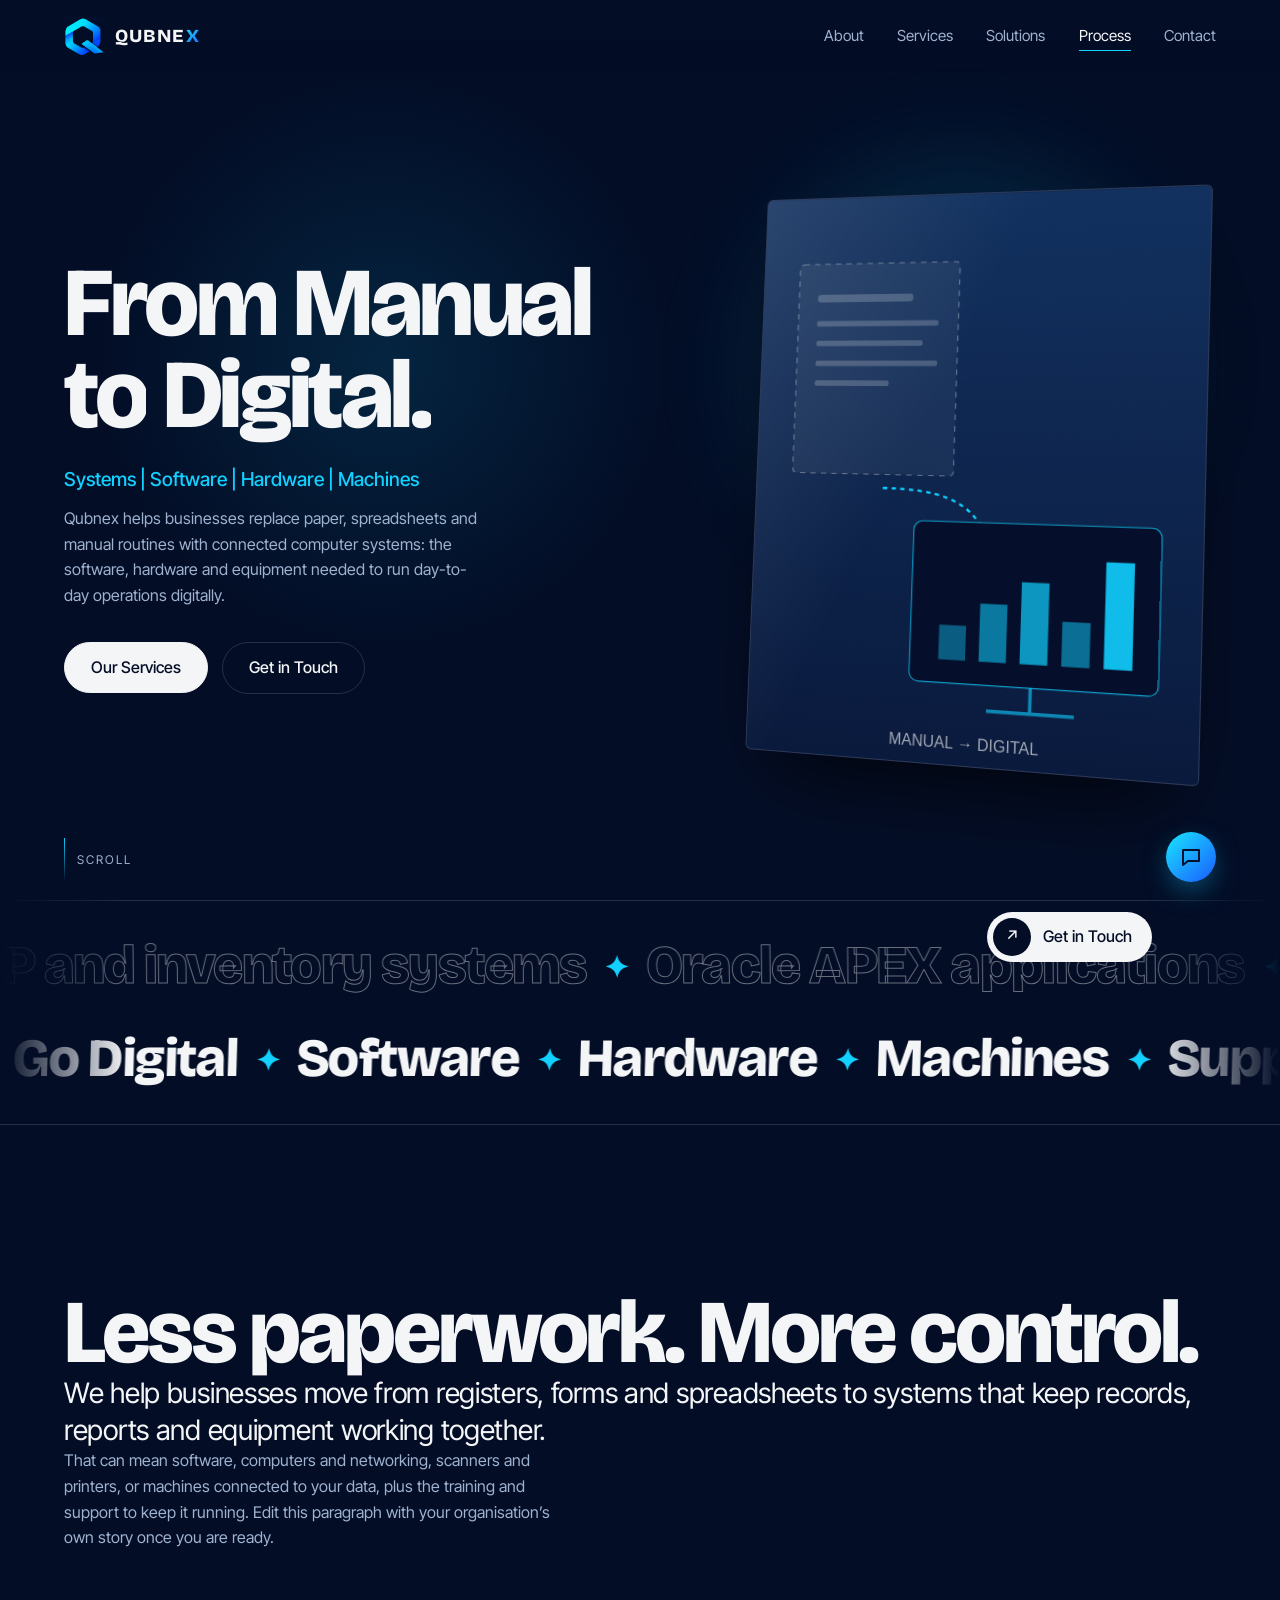
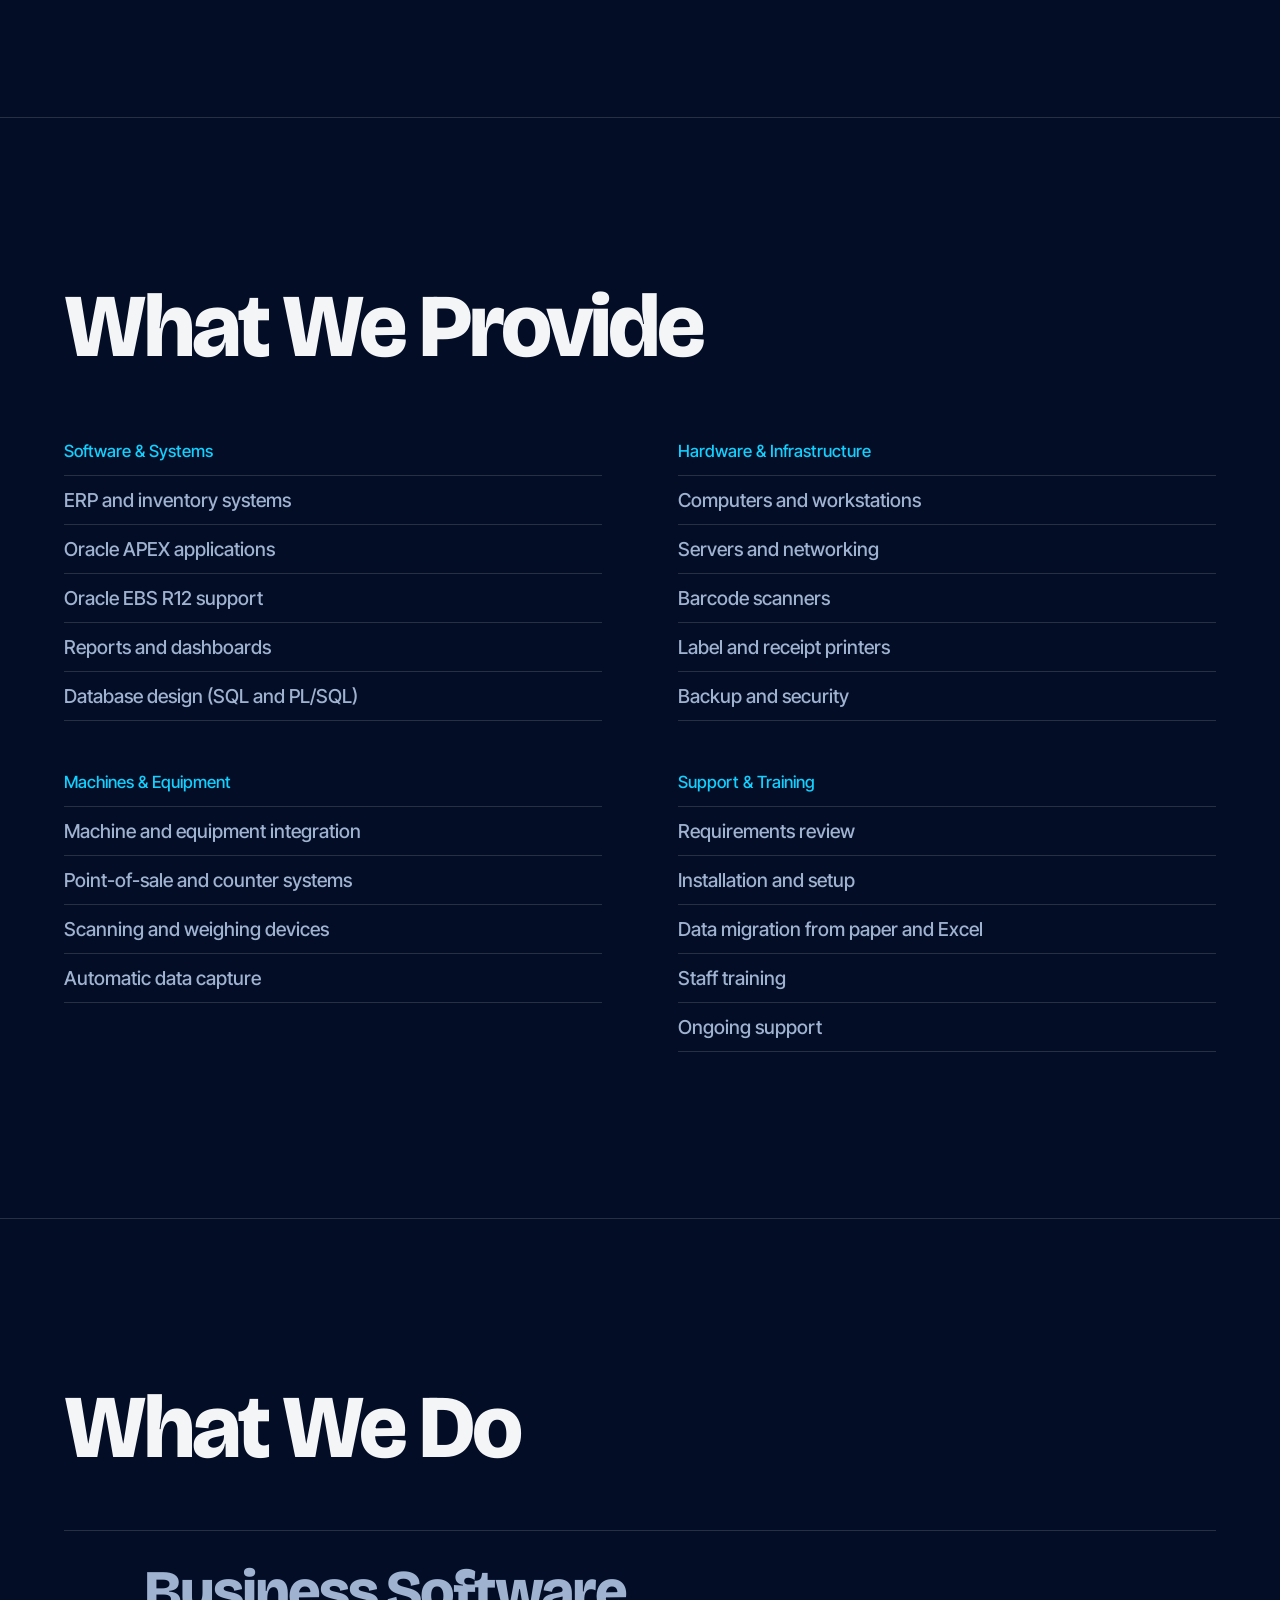
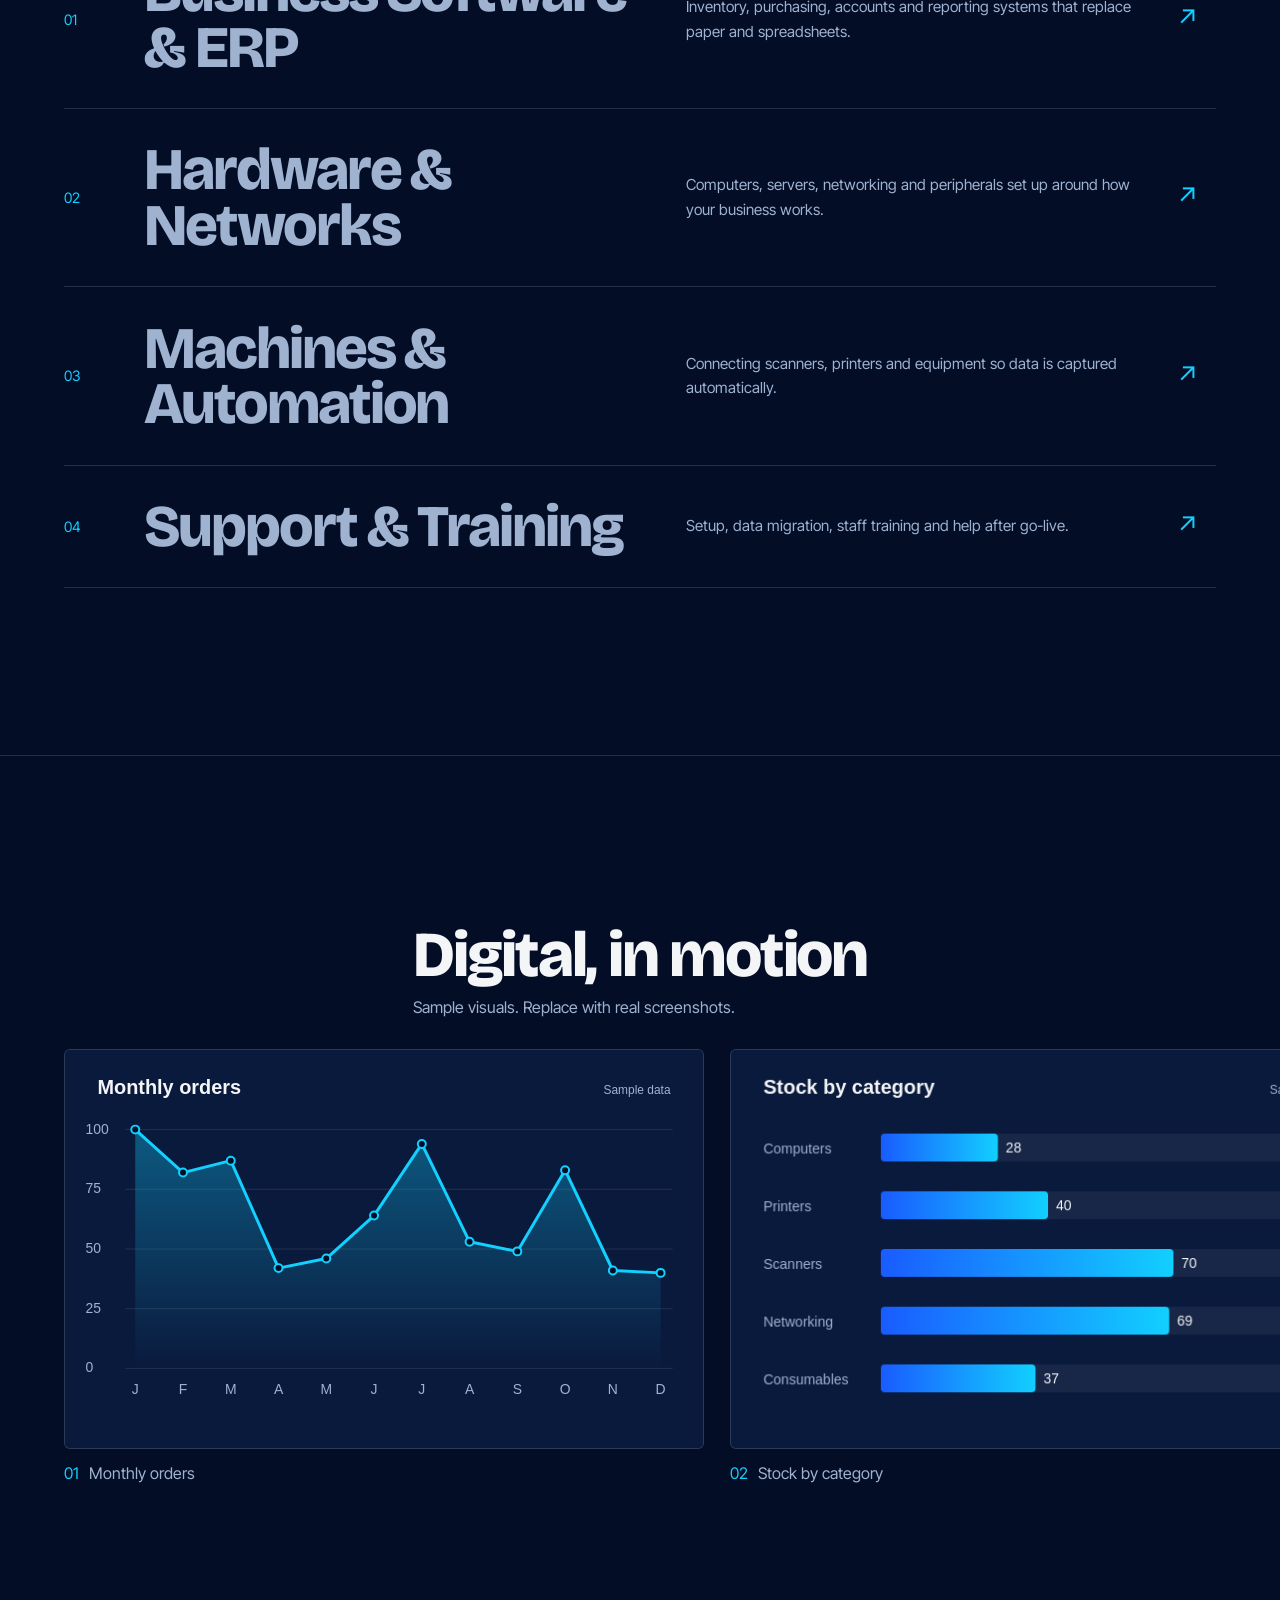
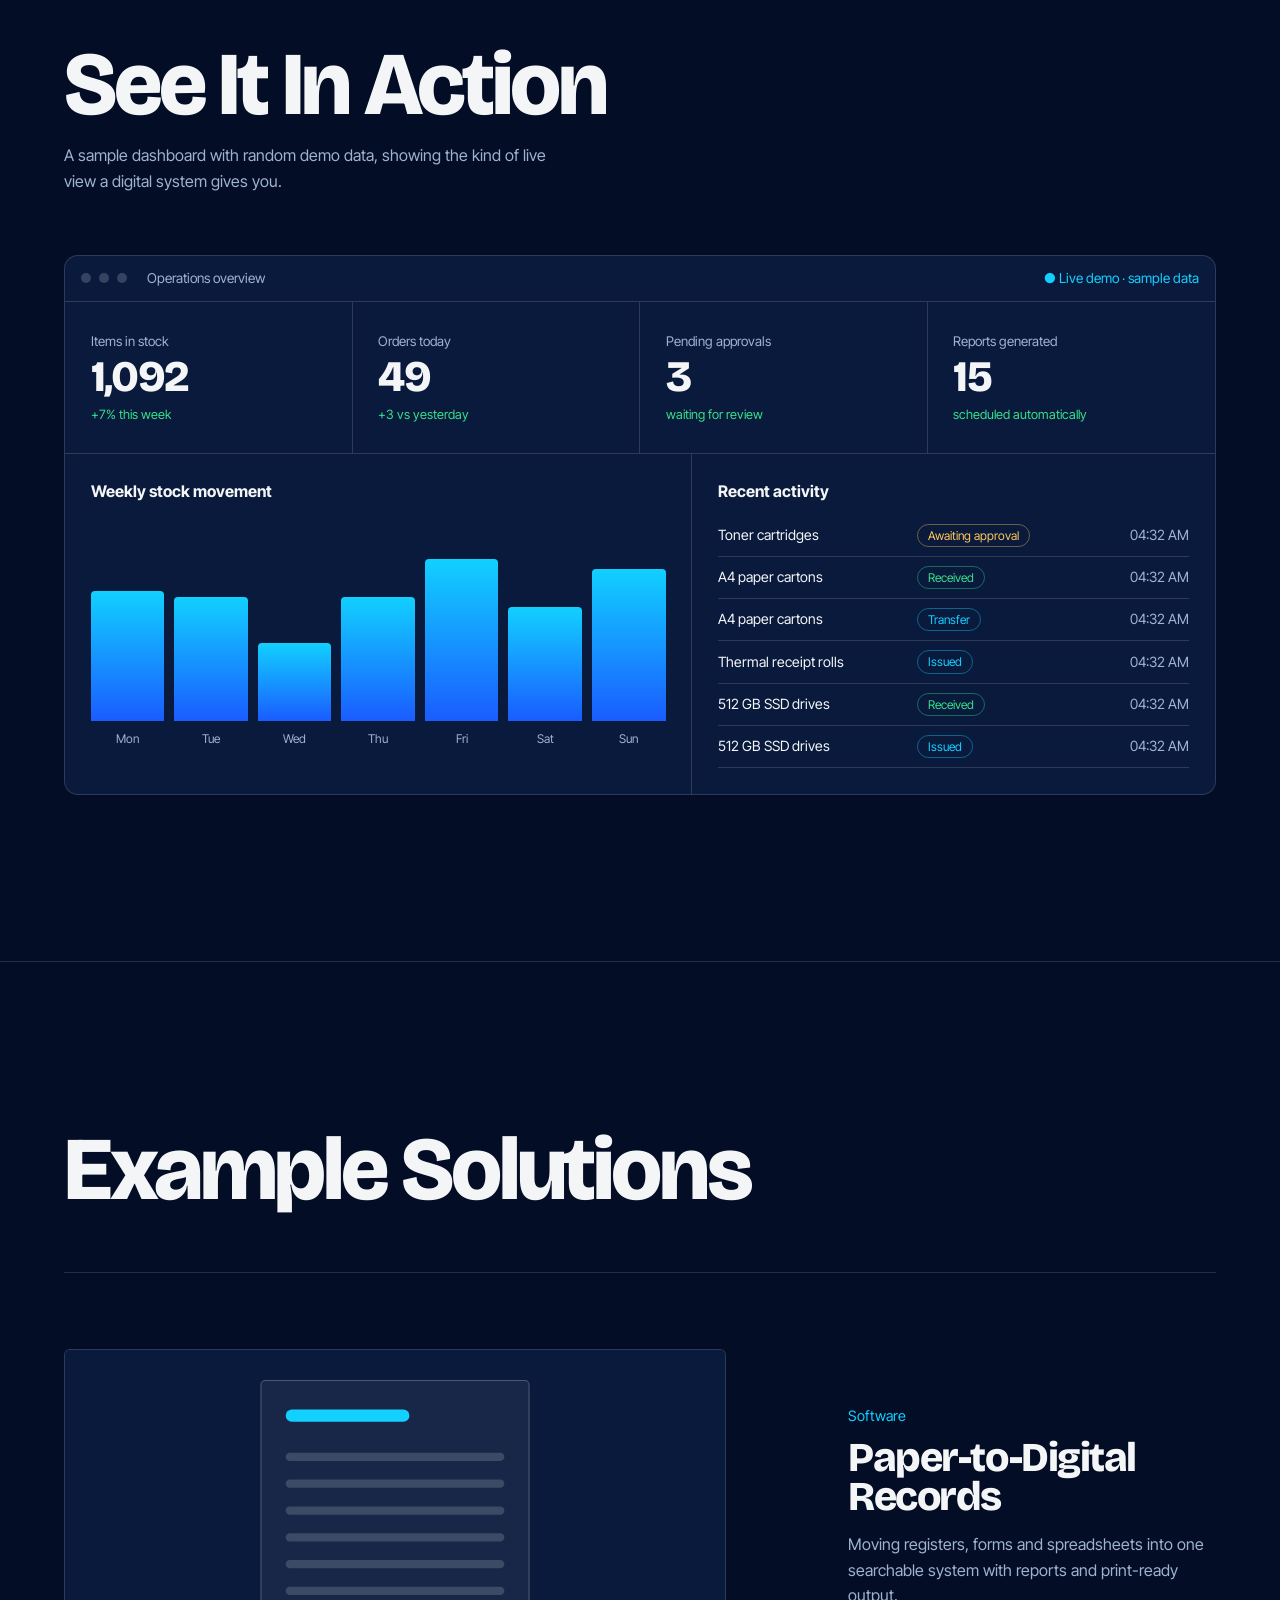
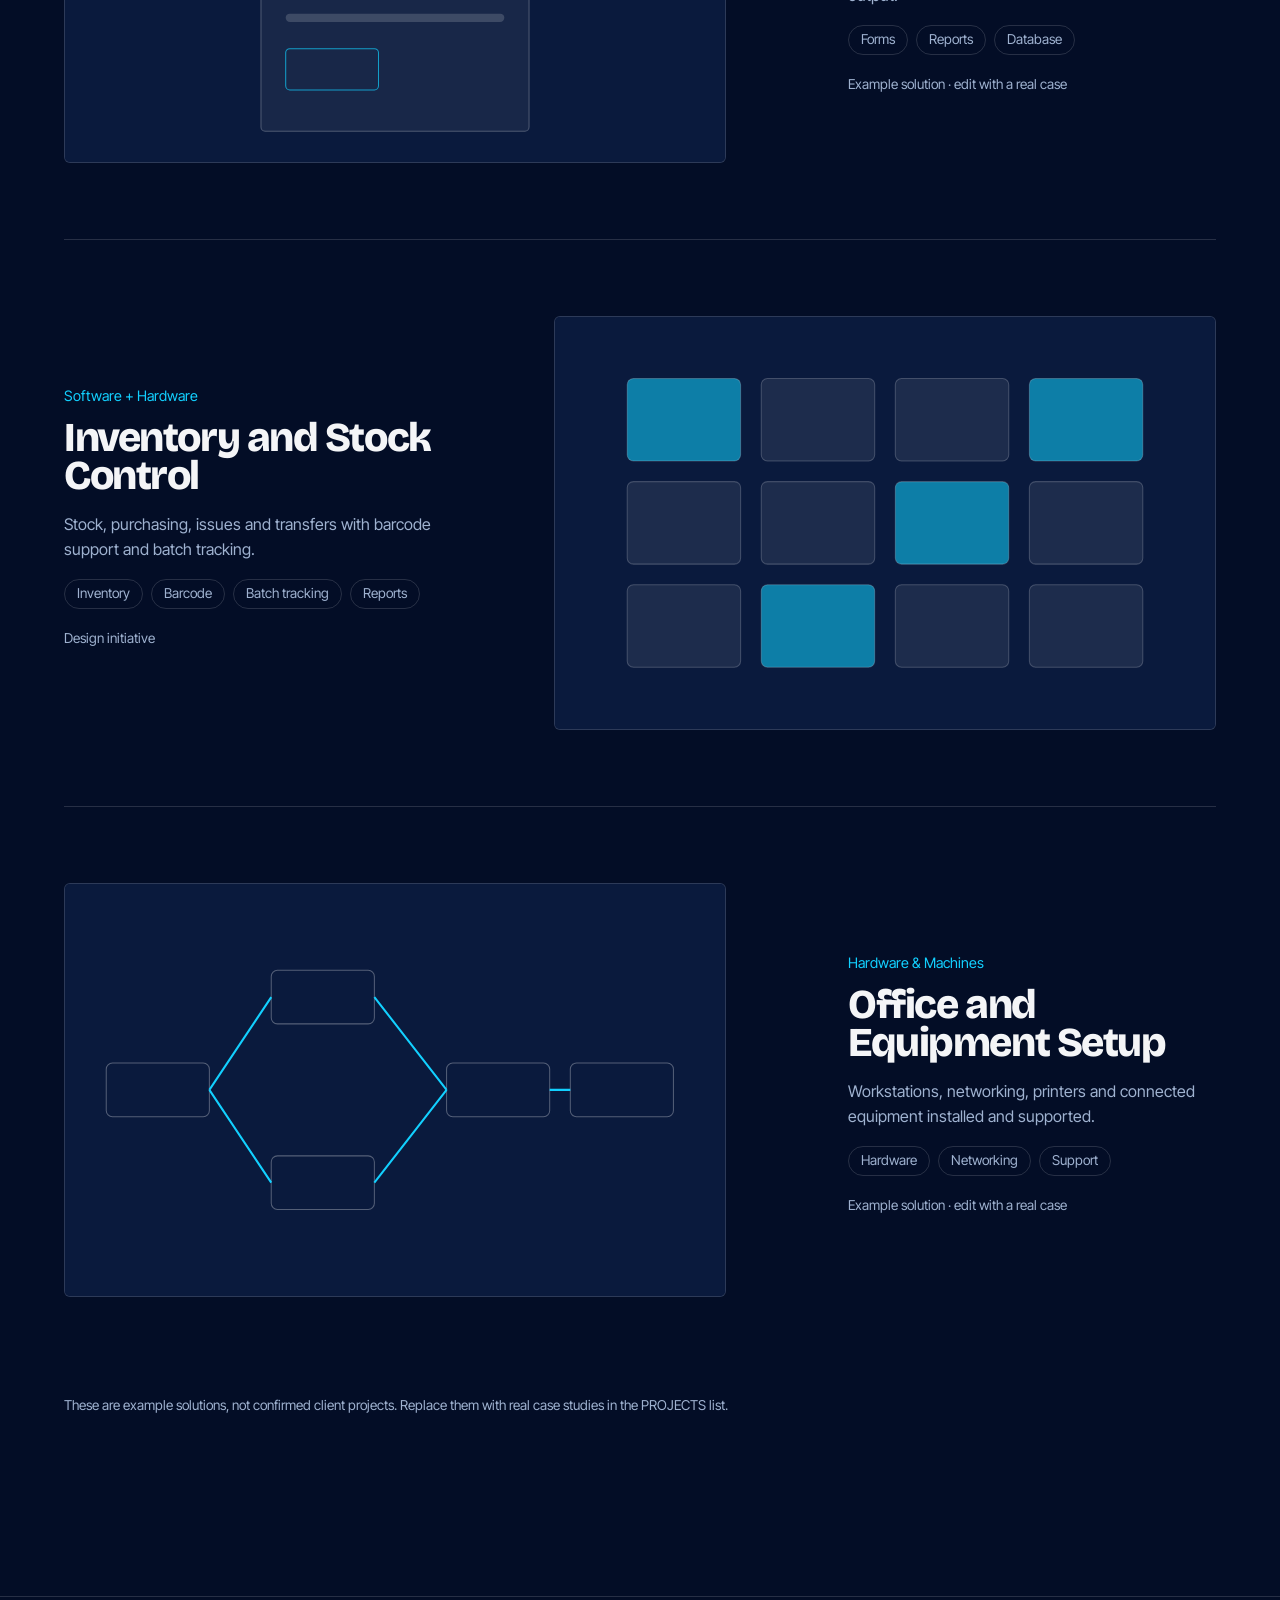
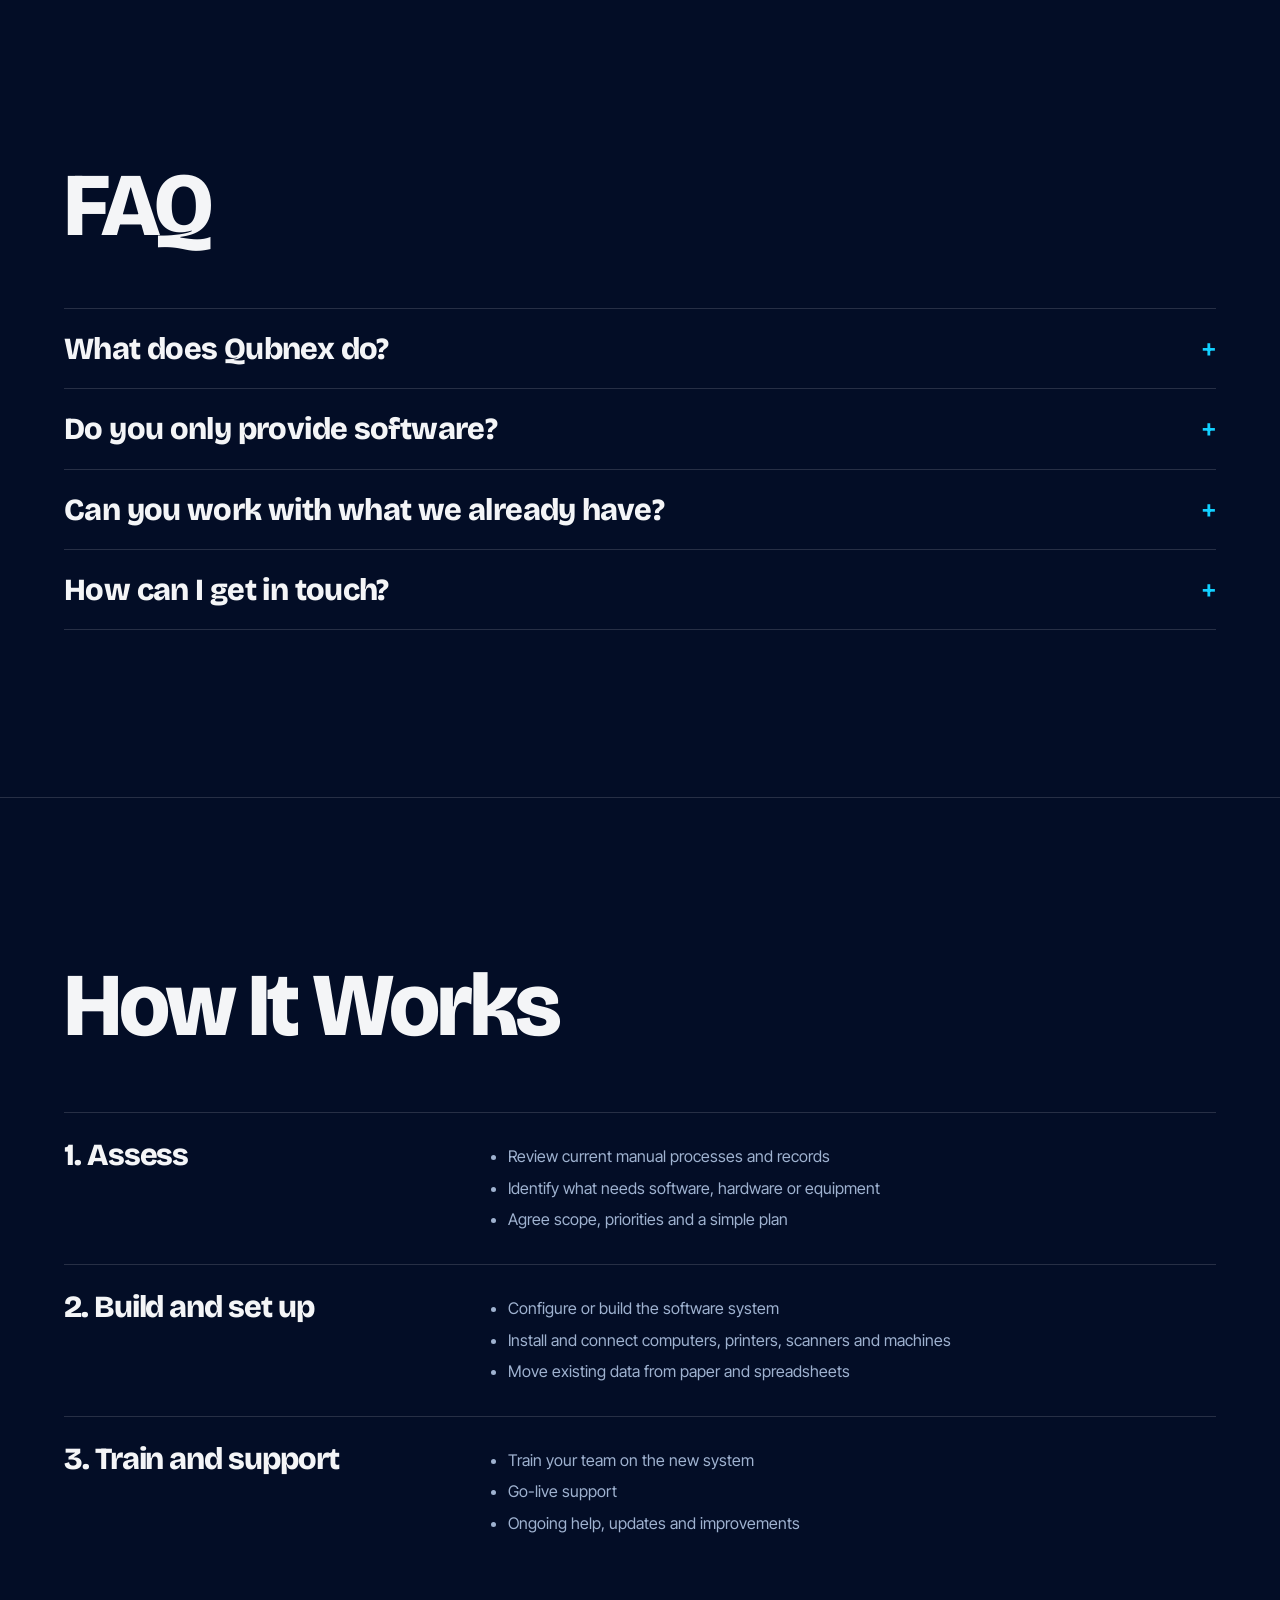
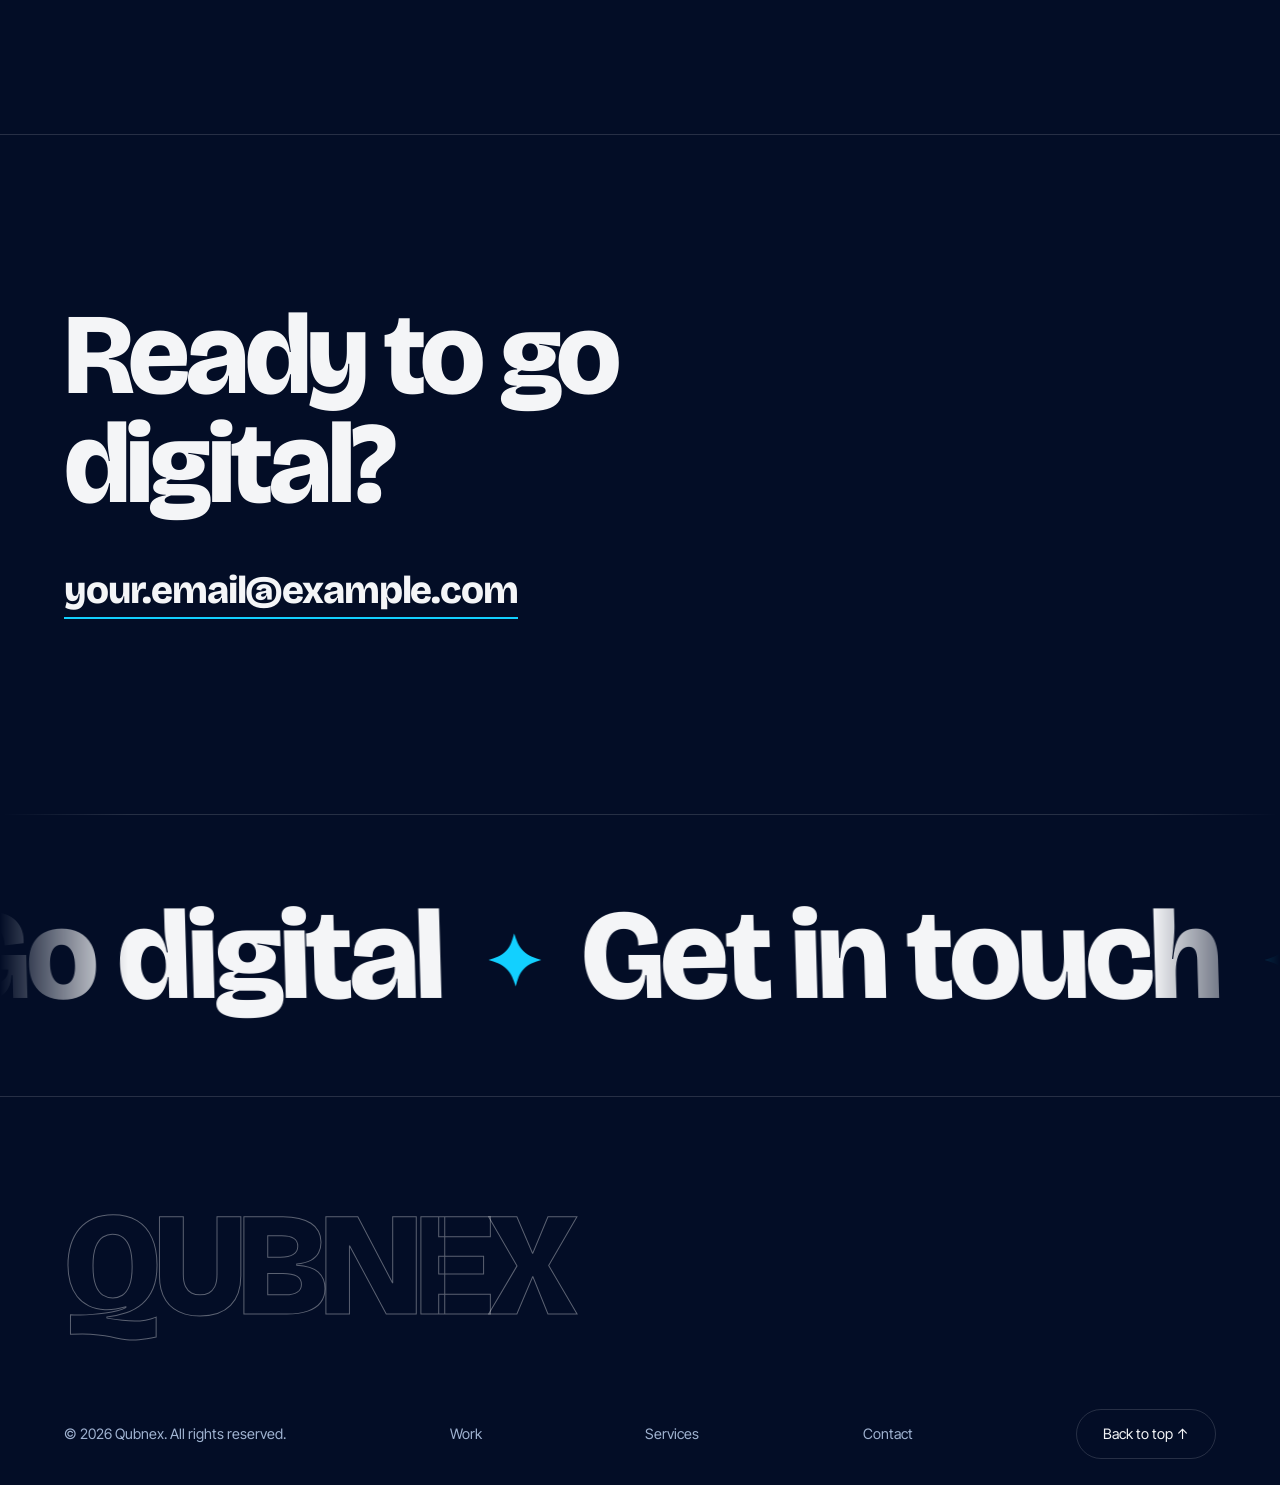
==== index.html @ f0c4f153 "Add files via upload" ====
<!DOCTYPE html>
<html lang="en">
<head>
<meta charset="utf-8">
<meta name="viewport" content="width=device-width, initial-scale=1, viewport-fit=cover">
<meta name="description" content="Qubnex Technologies helps businesses replace manual work with digital systems: software and ERP, hardware, machines and support. Based in Multan, Pakistan.">
<meta name="robots" content="index, follow, max-image-preview:large">
<meta name="author" content="Qubnex Technologies">
<meta name="theme-color" content="#030d26">
<meta property="og:type" content="website">
<meta property="og:site_name" content="Qubnex Technologies">
<meta property="og:title" content="Qubnex Technologies | Digital Systems for Your Business">
<meta property="og:description" content="From paper and spreadsheets to connected software, hardware and machines. Intelligence Beyond Limits.">
<meta property="og:locale" content="en_US">
<meta name="twitter:card" content="summary">
<meta name="twitter:title" content="Qubnex Technologies | Digital Systems for Your Business">
<meta name="twitter:description" content="From paper and spreadsheets to connected software, hardware and machines.">
<!-- When you move this to your own domain, also add: <link rel="canonical" href="https://YOUR-DOMAIN/"> and <meta property="og:url" content="https://YOUR-DOMAIN/"> and an og:image -->
<title>Qubnex Technologies | Software, Hardware &amp; Digital Systems for Business</title>
<link rel="icon" type="image/png" href="[data-uri]">
<link rel="preconnect" href="https://fonts.googleapis.com">
<link rel="preconnect" href="https://fonts.gstatic.com" crossorigin>
<link href="https://fonts.googleapis.com/css2?family=Bricolage+Grotesque:opsz,wght@12..96,500;12..96,800&family=Inter+Tight:wght@400;500&display=swap" rel="stylesheet">
<style>
:root{
  /* ---- Portrait motion settings (edit freely) ---- */
  --tilt-y:-16;        /* default rotateY, degrees */
  --tilt-x:3;          /* default rotateX, degrees */
  --tilt-z:2;          /* default rotateZ, degrees */
  --hover-y:10;        /* extra rotateY range on pointer move, degrees */
  --scroll-y:14;       /* extra rotateY across the hero while scrolling, degrees */
  --intro-ms:1600ms;   /* entrance duration */
  --intensity:1;       /* overall movement multiplier (reduced on mobile automatically) */
  /* ---- Theme ---- */
  --bg:#030d26; --bg2:#0a1a3d; --ink:#f4f5f7; --mute:#9fb2d0; --line:rgba(255,255,255,.14); --accent:#12d0ff;
  --display:"Bricolage Grotesque","Arial Narrow",Arial,sans-serif; --body:"Inter Tight",system-ui,-apple-system,"Segoe UI",sans-serif;
  --pad:clamp(20px,5vw,72px);
  color-scheme:dark;box-sizing:border-box;
  padding-top:env(safe-area-inset-top,0px);padding-bottom:env(safe-area-inset-bottom,0px);
}
*,*::before,*::after{box-sizing:inherit}
html{scroll-behavior:smooth;scroll-padding-top:calc(72px + env(safe-area-inset-top,0px))}
body{margin:0;background:var(--bg);color:var(--ink);font:400 clamp(16px,1.1vw,18px)/1.6 var(--body);overflow-x:hidden;-webkit-font-smoothing:antialiased}
a{color:inherit;text-decoration:none}
:focus-visible{outline:2px solid var(--accent);outline-offset:4px;border-radius:2px}
.wrap{padding-inline:var(--pad);max-width:1600px;margin-inline:auto}
h1,h2,h3{font-family:var(--display);margin:0;line-height:.94;letter-spacing:-.035em;font-weight:800}

header{position:fixed;inset:0 0 auto 0;z-index:20;padding-top:env(safe-area-inset-top,0px);background:linear-gradient(var(--bg) 45%,transparent)}
.bar{display:flex;align-items:center;justify-content:space-between;height:72px}
.logo{font:800 1.2rem var(--display);letter-spacing:-.03em}
nav ul{display:flex;gap:clamp(18px,2.6vw,40px);list-style:none;margin:0;padding:0}
nav a{position:relative;color:var(--mute);font-size:.95rem;padding:6px 0;transition:color .25s}
nav a::after{content:"";position:absolute;left:0;right:0;bottom:0;height:1px;background:var(--accent);transform:scaleX(0);transform-origin:left;transition:transform .35s}
nav a:hover,nav a.on{color:var(--ink)}nav a:hover::after,nav a.on::after{transform:scaleX(1)}
.burger{display:none;background:none;border:1px solid var(--line);color:var(--ink);border-radius:99px;padding:8px 16px;font:inherit;cursor:pointer}

/* hero */
.hero{min-height:100svh;display:grid;grid-template-columns:1.3fr 1fr;align-items:center;gap:0 2vw;padding-top:100px;padding-bottom:48px;overflow-x:clip}
.hero .txt{position:relative;z-index:2}
.hero h1{font-size:clamp(3rem,7.6vw,8.6rem);max-width:9.5ch}
.hero .sub{margin:26px 0 0;font:500 clamp(1rem,1.5vw,1.3rem)/1.3 var(--body);color:var(--accent)}
.hero .lede{max-width:46ch;color:var(--mute);margin:14px 0 0}
.cta{display:flex;flex-wrap:wrap;gap:14px;margin-top:34px}
.btn{display:inline-block;border:1px solid var(--line);border-radius:99px;padding:12px 26px;font-weight:500;transition:background .25s,color .25s,border-color .25s}
.btn.pri{background:var(--ink);color:var(--bg);border-color:var(--ink)}
.btn.pri:hover{background:var(--accent);border-color:var(--accent);color:#fff}
.btn:not(.pri):hover{border-color:var(--ink)}
.stage{perspective:1100px;display:flex;justify-content:center;align-items:center;min-width:0;animation:rise 1.2s .15s cubic-bezier(.2,.7,.2,1) both}
.card{position:relative;width:min(100%,460px);aspect-ratio:4/5;border-radius:6px;overflow:hidden;background:var(--bg2);border:1px solid var(--line);
  transform-style:preserve-3d;will-change:transform;box-shadow:0 40px 80px -30px rgba(0,0,0,.8)}
.card img,.card svg{position:absolute;inset:0;width:100%;height:100%;object-fit:cover;object-position:center top;display:block}
.card img[hidden]{display:none}
.card::after{content:"";position:absolute;inset:0;background:linear-gradient(115deg,rgba(255,255,255,.1),transparent 40%);pointer-events:none}
.pick{display:block;margin:14px auto 0;background:none;border:0;color:var(--mute);font:inherit;font-size:.85rem;text-decoration:underline;text-underline-offset:3px;cursor:pointer}
.pick:hover{color:var(--ink)}
.hero .txt>*{animation:rise 1s both cubic-bezier(.2,.7,.2,1)}
.hero h1{animation-delay:.05s}.hero .sub{animation-delay:.3s}.hero .lede{animation-delay:.42s}.hero .cta{animation-delay:.55s}
@keyframes rise{from{opacity:0;transform:translateY(36px)}to{opacity:1;transform:none}}

section{padding-block:clamp(80px,13vw,180px);border-top:1px solid var(--line)}
h2{font-size:clamp(2.4rem,7vw,7.5rem)}
.about .cols{display:grid;grid-template-columns:1fr 1fr;gap:clamp(24px,6vw,96px);margin-top:clamp(36px,6vw,80px)}
.big{font-size:clamp(1.3rem,2.2vw,2rem);line-height:1.3;letter-spacing:-.01em;margin:0}
.small{color:var(--mute);margin:0;max-width:54ch}

.groups{display:grid;grid-template-columns:repeat(2,1fr);gap:clamp(28px,4vw,56px) clamp(24px,6vw,96px);margin-top:clamp(36px,6vw,72px)}
.group h3{font:500 1.05rem var(--body);letter-spacing:0;color:var(--accent);padding-bottom:14px;border-bottom:1px solid var(--line)}
.group ul{list-style:none;margin:0;padding:0}
.group li{padding:12px 0;border-bottom:1px solid var(--line);font:500 clamp(1.05rem,1.5vw,1.3rem) var(--body);color:var(--mute);transition:color .3s,padding-left .3s}
.group li:hover{color:var(--ink);padding-left:12px}

.work .list{margin-top:clamp(28px,5vw,60px)}
.project{display:grid;grid-template-columns:repeat(12,1fr);gap:24px;align-items:center;padding-block:clamp(36px,6vw,76px);border-top:1px solid var(--line)}
.project:nth-child(odd) .vis{grid-column:1/8}.project:nth-child(odd) .info{grid-column:9/13}
.project:nth-child(even) .vis{grid-column:6/13;grid-row:1}.project:nth-child(even) .info{grid-column:1/5;grid-row:1}
.vis{aspect-ratio:16/10;border-radius:6px;overflow:hidden;background:var(--bg2);border:1px solid var(--line)}
.vis svg{width:100%;height:100%;display:block;transition:transform .8s cubic-bezier(.2,.7,.2,1)}
.project:hover .vis svg{transform:scale(1.04)}
.info .cat{color:var(--accent);font-size:.9rem;margin:0 0 12px}
.info h3{font-size:clamp(1.7rem,3.2vw,3rem);margin-bottom:16px}
.info p{color:var(--mute);margin:0 0 16px}
.tags{display:flex;flex-wrap:wrap;gap:8px;list-style:none;margin:0 0 16px;padding:0}
.tags li{border:1px solid var(--line);border-radius:99px;padding:3px 12px;font-size:.85rem;color:var(--mute)}
.status{font-size:.85rem;color:var(--mute)}
.links{display:flex;gap:22px;margin-top:12px}.links a{border-bottom:1px solid var(--accent);padding-bottom:2px}.links a:hover{color:var(--accent)}

.focus .rows{margin-top:clamp(32px,5vw,64px)}
.row{display:grid;grid-template-columns:1fr 2fr;gap:clamp(16px,5vw,80px);padding:28px 0;border-top:1px solid var(--line)}
.row h3{font-size:clamp(1.4rem,2.4vw,2.2rem)}
.row ul{margin:0;padding-left:1.1em;color:var(--mute)}.row li{padding:3px 0}
.row .meta{color:var(--mute);margin:8px 0 0;font-size:.95rem}
.note{color:var(--mute);font-size:.85rem;margin-top:22px}

.contact h2{font-size:clamp(2.4rem,9vw,9.5rem);max-width:11ch}
.mail{display:inline-block;margin-top:clamp(28px,4vw,52px);font:800 clamp(1.2rem,3vw,2.6rem)/1.1 var(--display);letter-spacing:-.03em;border-bottom:2px solid var(--accent);padding-bottom:6px;overflow-wrap:anywhere;transition:color .25s}
.mail:hover{color:var(--accent)}
.social{display:flex;gap:24px;margin-top:28px;color:var(--mute)}.social a:hover{color:var(--ink)}
footer{border-top:1px solid var(--line);padding-block:26px;color:var(--mute);font-size:.9rem}

.rv{opacity:0;transform:translateY(26px);transition:opacity .9s,transform .9s cubic-bezier(.2,.7,.2,1)}.rv.in{opacity:1;transform:none}

/* ---- studio-style sections ---- */
.pre{position:fixed;inset:0;z-index:100;background:#020a1f;display:flex;align-items:flex-end;justify-content:space-between;padding:var(--pad);font:800 clamp(4rem,18vw,16rem)/.8 var(--display);letter-spacing:-.05em;transition:transform 1s cubic-bezier(.7,0,.2,1)}
.pre small{font:500 .85rem var(--body);letter-spacing:.14em;text-transform:uppercase;color:var(--mute);align-self:flex-start}
.pre.done{transform:translateY(-100%)}
body.loading{overflow:hidden}
body.loading :is(.hero .txt>*,.stage,.w>i){animation-play-state:paused}
.svc{list-style:none;margin:clamp(28px,5vw,60px) 0 0;padding:0}
.svc li{display:grid;grid-template-columns:60px 1fr minmax(0,.9fr) 40px;gap:20px;align-items:center;padding:clamp(18px,2.6vw,34px) 0;border-top:1px solid var(--line);transition:padding-left .4s}
.svc li:last-child{border-bottom:1px solid var(--line)}
.svc .n{color:var(--accent);font-size:.9rem}
.svc h3{font-size:clamp(1.7rem,4.6vw,4.4rem);color:var(--mute);transition:color .3s}
.svc p{margin:0;color:var(--mute);font-size:.95rem}
.svc .ar{color:var(--accent);font-size:1.6rem;transition:transform .4s}
.svc li:hover{padding-left:18px}.svc li:hover h3{color:var(--ink)}.svc li:hover .ar{transform:translate(6px,-6px)}
.peek{position:fixed;left:0;top:0;width:min(30vw,360px);z-index:15;pointer-events:none}
.pk{aspect-ratio:16/10;border-radius:6px;overflow:hidden;border:1px solid var(--line);background:var(--bg2);opacity:0;transform:scale(.7);transition:opacity .3s,transform .4s cubic-bezier(.2,.7,.2,1)}
.pk svg{width:100%;height:100%;display:block}.peek.on .pk{opacity:1;transform:scale(1)}
section.gal{padding-block:0}
.gal .pin{overflow-x:auto;padding-block:clamp(60px,12vw,120px)}
.ghead{margin-bottom:28px}.ghead h2{font-size:clamp(2.2rem,5vw,5rem)}.ghead .small{margin-top:10px}
.gtrack{display:flex;gap:clamp(16px,2vw,28px);padding-inline:var(--pad);width:max-content;will-change:transform}
.gcard{margin:0;flex:0 0 min(78vw,640px)}.gcard .vis{aspect-ratio:16/10}
.gcard figcaption{margin-top:12px;color:var(--mute)}.gcard figcaption span{color:var(--accent);margin-right:10px}
.gal.pinned .pin{position:sticky;top:0;height:100svh;overflow:hidden;display:flex;flex-direction:column;justify-content:center;padding-block:0}
.faq details{border-top:1px solid var(--line);padding:22px 0}.faq details:last-child{border-bottom:1px solid var(--line)}
.faq summary{list-style:none;cursor:pointer;display:flex;justify-content:space-between;gap:20px;font:800 clamp(1.2rem,2.4vw,2rem)/1.15 var(--display);letter-spacing:-.02em}
.faq summary::-webkit-details-marker{display:none}
.faq summary::after{content:"+";color:var(--accent);font-weight:500;transition:transform .35s}
.faq details[open] summary::after{transform:rotate(45deg)}
.faq .ans{color:var(--mute);max-width:70ch;margin:14px 0 0;animation:fadeIn .5s both}
@keyframes fadeIn{from{opacity:0;transform:translateY(-8px)}}
.giant{font:800 clamp(2.4rem,11.5vw,13rem)/.9 var(--display);letter-spacing:-.05em;text-transform:uppercase;color:transparent;-webkit-text-stroke:1px rgba(255,255,255,.35);padding-block:clamp(30px,6vw,80px);overflow-wrap:anywhere;transition:color .5s}
.giant:hover{color:var(--ink)}
.frow{display:flex;flex-wrap:wrap;gap:16px 32px;justify-content:space-between;align-items:center}
.frow a{color:var(--mute)}.frow a:hover{color:var(--ink)}
.up{background:none;color:var(--ink);cursor:pointer;font:inherit}
@media (max-width:860px){.svc li{grid-template-columns:36px 1fr}.svc p{grid-column:2}.svc .ar{display:none}}
@media (prefers-reduced-motion:reduce){.pre{display:none}}
/* ---- extra motion ---- */
.progress{position:fixed;top:env(safe-area-inset-top,0px);left:0;right:0;height:2px;background:var(--accent);transform:scaleX(var(--p,0));transform-origin:left;z-index:30}
header{transition:transform .45s cubic-bezier(.2,.7,.2,1)}header.hide{transform:translateY(-100%)}
.hero{position:relative}
.aura{position:absolute;inset:0;z-index:0;pointer-events:none}
.aura::before{content:"";position:absolute;width:46vw;height:46vw;max-width:640px;max-height:640px;right:2%;top:8%;border-radius:50%;background:radial-gradient(circle,rgba(18,208,255,.24),transparent 65%);filter:blur(30px);animation:drift 14s ease-in-out infinite alternate}
.aura::after{content:"";position:absolute;inset:0;background:radial-gradient(480px circle at var(--mx,30%) var(--my,40%),rgba(18,208,255,.12),transparent 60%)}
@keyframes drift{to{transform:translate(-6vw,8vh) scale(1.18)}}
.hero .txt>h1{animation:none}
.w{display:inline-block;overflow:hidden;vertical-align:top;padding-bottom:.1em;margin-bottom:-.1em}
.w>i{display:inline-block;font-style:normal;transform:translateY(108%);animation:up 1.1s cubic-bezier(.2,.7,.2,1) forwards;animation-delay:calc(var(--i)*80ms + 120ms)}
@keyframes up{to{transform:none}}
.hint{position:absolute;left:var(--pad);bottom:18px;display:flex;align-items:center;gap:12px;color:var(--mute);font-size:.75rem;letter-spacing:.16em;text-transform:uppercase}
.hint i{width:1px;height:44px;background:linear-gradient(var(--accent),transparent);transform-origin:top;animation:grow 2.2s ease-in-out infinite}
@keyframes grow{0%{transform:scaleY(0)}55%{transform:scaleY(1);opacity:1}100%{transform:scaleY(1);opacity:0}}
.marquee{border-top:1px solid var(--line);padding-block:clamp(22px,3vw,40px);overflow:hidden;-webkit-mask-image:linear-gradient(90deg,transparent,#000 10%,#000 90%,transparent);mask-image:linear-gradient(90deg,transparent,#000 10%,#000 90%,transparent)}
.track{display:flex;width:max-content;animation:marq 42s linear infinite}
.track{animation:none;will-change:transform}
.marquee+.marquee{border-top:0;padding-top:0}
.track.fill span{color:var(--ink);-webkit-text-stroke:0}.track.fill span:hover{color:var(--accent)}
.marquee.big{padding-block:clamp(40px,6vw,90px)}.marquee.big .track span{font-size:clamp(3rem,10vw,9rem)}
.cur{position:fixed;left:0;top:0;width:14px;height:14px;border:1px solid var(--accent);border-radius:50%;pointer-events:none;z-index:50;opacity:0;transition:width .25s,height .25s,background .25s,opacity .3s}
.cur.big{width:60px;height:60px;background:rgba(18,208,255,.16)}
@media (hover:none){.cur{display:none}}
.track span{font:800 clamp(1.6rem,4.2vw,3.6rem)/1 var(--display);letter-spacing:-.03em;color:transparent;-webkit-text-stroke:1px rgba(255,255,255,.4);white-space:nowrap;transition:color .3s}
.track span:hover{color:var(--ink)}
.track span::after{content:"✦";color:var(--accent);-webkit-text-stroke:0;margin:0 .6em;font-size:.55em;vertical-align:middle}
@keyframes marq{to{transform:translateX(-50%)}}
.group.in li{animation:liin .7s cubic-bezier(.2,.7,.2,1) both;animation-delay:calc(var(--i)*70ms + 150ms)}
@keyframes liin{from{opacity:0;transform:translateX(-16px)}to{opacity:1;transform:none}}
.project .vis{clip-path:inset(0 0 100% 0);transition:clip-path 1.3s cubic-bezier(.7,0,.2,1) .15s}
.project.in .vis{clip-path:inset(0)}
.btn{transition:background .25s,color .25s,border-color .25s,transform .25s}
@media (max-width:860px){.hint{display:none}}
@media (prefers-reduced-motion:reduce){.w>i{transform:none}.project .vis{clip-path:none}.group li{opacity:1}}

@media (max-width:860px){
  :root{--intensity:.45}
  .burger{display:block}
  nav{position:fixed;inset:calc(72px + env(safe-area-inset-top,0px)) 0 auto 0;background:var(--bg);border-bottom:1px solid var(--line);padding:12px var(--pad) 24px;display:none}
  nav.open{display:block}nav ul{flex-direction:column;gap:6px}nav a{display:block;font-size:1.4rem;padding:10px 0;color:var(--ink)}
  .hero{grid-template-columns:1fr;gap:36px;padding-top:92px}
  .stage{order:-1}.card{width:min(72%,340px)}
  .hero h1{max-width:none;font-size:clamp(2.8rem,13vw,5rem)}
  .about .cols,.groups,.row{grid-template-columns:1fr}
  .project .vis,.project .info{grid-column:1/-1!important;grid-row:auto!important}
}
*{scrollbar-width:none;-ms-overflow-style:none}*::-webkit-scrollbar{display:none}
.logo{display:flex;align-items:center;gap:10px}
#logo{text-transform:uppercase;letter-spacing:.06em;font-size:1.15rem}
#logo b{font-weight:800;background:linear-gradient(135deg,#19e6ff,#1a5cff);-webkit-background-clip:text;background-clip:text;color:transparent}
/* ---- demo dashboard + chat ---- */
.dash .frame{margin-top:clamp(28px,5vw,60px);border:1px solid var(--line);border-radius:14px;background:var(--bg2);overflow:hidden}
.dtop{display:flex;align-items:center;gap:8px;padding:12px 16px;border-bottom:1px solid var(--line);color:var(--mute);font-size:.85rem}
.dtop i{width:10px;height:10px;border-radius:50%;background:rgba(255,255,255,.18)}.dtop span{margin-left:12px}.dtop em{margin-left:auto;font-style:normal;color:var(--accent)}
.kpis{display:grid;grid-template-columns:repeat(4,1fr);border-bottom:1px solid var(--line)}
.kpi{padding:clamp(16px,2vw,28px);border-right:1px solid var(--line)}.kpi:last-child{border-right:0}
.kpi small{color:var(--mute)}.kpi b{display:block;font:800 clamp(1.6rem,3.4vw,3rem)/1.1 var(--display);letter-spacing:-.03em}.kpi span{font-size:.8rem;color:#35e08a}
.dgrid{display:grid;grid-template-columns:1.2fr 1fr}
.dchart{padding:clamp(16px,2vw,28px);border-right:1px solid var(--line)}
.bars{display:flex;align-items:flex-end;gap:10px;height:200px;margin-top:16px}
.bars div{flex:1;background:linear-gradient(var(--accent),#1a5cff);border-radius:4px 4px 0 0;height:0;transition:height 1.1s cubic-bezier(.2,.7,.2,1)}
.days{display:flex;gap:10px;color:var(--mute);font-size:.75rem;margin-top:8px}.days span{flex:1;text-align:center}
.dlist{padding:clamp(16px,2vw,28px)}.dlist table{width:100%;border-collapse:collapse;font-size:.88rem;margin-top:10px}
.dlist td{padding:9px 0;border-bottom:1px solid var(--line)}.dlist td:last-child{text-align:right;color:var(--mute)}
.tag{display:inline-block;border-radius:99px;padding:1px 10px;font-size:.75rem;border:1px solid var(--line)}
.tag.ok{color:#35e08a;border-color:rgba(53,224,138,.4)}.tag.wait{color:#ffc857;border-color:rgba(255,200,87,.4)}.tag.act{color:var(--accent);border-color:rgba(18,208,255,.4)}
.chatbtn{position:fixed;right:var(--pad);bottom:calc(18px + env(safe-area-inset-bottom,0px));z-index:26;width:50px;height:50px;border-radius:50%;border:0;background:linear-gradient(135deg,#19e6ff,#1a5cff);color:#02122e;cursor:pointer;display:grid;place-items:center;box-shadow:0 10px 30px -8px rgba(18,208,255,.6);transition:transform .3s}
.chatbtn:hover{transform:scale(1.08)}body .fab{right:calc(var(--pad) + 64px)}
.chat{position:fixed;right:var(--pad);bottom:calc(84px + env(safe-area-inset-bottom,0px));z-index:27;width:min(360px,calc(100vw - 2*var(--pad)));height:min(520px,calc(100svh - 150px));display:flex;flex-direction:column;background:var(--bg2);border:1px solid var(--line);border-radius:14px;overflow:hidden;box-shadow:0 30px 80px -20px rgba(0,0,0,.8);opacity:0;transform:translateY(16px) scale(.97);pointer-events:none;visibility:hidden;transition:opacity .3s,transform .3s,visibility 0s .3s}
.chat.open{opacity:1;transform:none;pointer-events:auto;visibility:visible;transition:opacity .3s,transform .3s}
.chhead{display:flex;align-items:center;gap:12px;padding:14px 16px;border-bottom:1px solid var(--line)}.chhead img{height:30px;width:auto}
.chhead b{display:block;font-size:.95rem}.chhead small{color:var(--mute);display:flex;align-items:center;gap:6px}.chhead small::before{content:"";width:7px;height:7px;border-radius:50%;background:#35e08a}
.chhead button{margin-left:auto;background:none;border:0;color:var(--mute);font-size:1.5rem;line-height:1;cursor:pointer}
.chlog{flex:1;overflow-y:auto;padding:16px;display:flex;flex-direction:column;gap:10px}
.msg{max-width:84%;padding:10px 14px;border-radius:14px;font-size:.92rem;line-height:1.45;animation:fadeIn .35s both}
.msg.bot{background:rgba(255,255,255,.07);border-bottom-left-radius:4px;align-self:flex-start}
.msg.me{background:var(--accent);color:#02122e;border-bottom-right-radius:4px;align-self:flex-end}
.msg time{display:block;font-size:.7rem;opacity:.6;margin-top:4px}
.msg.typing{display:flex;gap:4px;padding:14px}.typing i{width:6px;height:6px;border-radius:50%;background:var(--mute);animation:blink 1s infinite}.typing i:nth-child(2){animation-delay:.15s}.typing i:nth-child(3){animation-delay:.3s}
@keyframes blink{0%,60%,100%{opacity:.25}30%{opacity:1}}
.chips{display:flex;flex-wrap:wrap;gap:8px;padding:0 16px 12px}
.chips button{background:none;border:1px solid var(--line);color:var(--ink);border-radius:99px;padding:6px 12px;font:inherit;font-size:.82rem;cursor:pointer;transition:border-color .2s,color .2s}.chips button:hover{border-color:var(--accent);color:var(--accent)}
.chform{display:flex;gap:8px;padding:12px;border-top:1px solid var(--line)}
.chform input{flex:1;min-width:0;background:rgba(255,255,255,.06);border:1px solid var(--line);border-radius:99px;color:var(--ink);padding:10px 16px;font:inherit;font-size:.92rem}
.chform button{border:0;border-radius:99px;background:var(--accent);color:#02122e;padding:0 18px;cursor:pointer;font:inherit;font-weight:500}
.chnote{text-align:center;color:var(--mute);font-size:.72rem;padding:0 12px 10px}
@media (max-width:860px){.kpis{grid-template-columns:repeat(2,1fr)}.kpi:nth-child(2){border-right:0}.kpi:nth-child(-n+2){border-bottom:1px solid var(--line)}.dgrid{grid-template-columns:1fr}.dchart{border-right:0;border-bottom:1px solid var(--line)}}
.skip{position:absolute;left:-999px;top:0}.skip:focus{left:12px;top:12px;z-index:200;background:#fff;color:#000;padding:8px 14px;border-radius:6px}
.gcard .draw{stroke-dasharray:1400;stroke-dashoffset:1400;transition:stroke-dashoffset 2.2s cubic-bezier(.3,.7,.2,1)}
.gcard.go .draw{stroke-dashoffset:0}
.gcard .gdraw{stroke-dasharray:378;stroke-dashoffset:378;transition:stroke-dashoffset 2s cubic-bezier(.3,.7,.2,1)}
.gcard.go .gdraw{stroke-dashoffset:var(--o)}
.gcard .gb{transform-box:fill-box;transform-origin:left center;transform:scaleX(0);transition:transform 1.3s cubic-bezier(.2,.7,.2,1)}
.gcard.go .gb{transform:none}
.gcard .fd{opacity:0;transition:opacity 1s .6s}.gcard.go .fd{opacity:1}
.pick{display:none}
.navsoc{display:none}
.fab{position:fixed;right:var(--pad);bottom:calc(18px + env(safe-area-inset-bottom,0px));z-index:25;display:flex;align-items:center;gap:12px;padding:6px 20px 6px 6px;border-radius:99px;background:var(--ink);color:var(--bg);font-weight:500;transform:translateY(160%);transition:transform .5s cubic-bezier(.2,.7,.2,1),background .25s,color .25s}
.fab.show{transform:none}.fab:hover{background:var(--accent);color:#fff}
.fab .av{display:grid;place-items:center;width:38px;height:38px;border-radius:50%;background:var(--bg);color:var(--ink)}
.project .vis svg{transition:transform .8s cubic-bezier(.2,.7,.2,1),opacity .22s}
@media (max-width:860px){
  nav{inset:0;padding:calc(96px + env(safe-area-inset-top,0px)) var(--pad) calc(36px + env(safe-area-inset-bottom,0px));display:flex;flex-direction:column;justify-content:space-between;background:var(--bg);border:0;z-index:-1;clip-path:inset(0 0 100% 0);visibility:hidden;transition:clip-path .7s cubic-bezier(.7,0,.2,1),visibility 0s .7s}
  nav.open{display:flex;clip-path:inset(0);visibility:visible;transition:clip-path .7s cubic-bezier(.7,0,.2,1)}
  nav li{overflow:hidden}
  nav a{font:800 clamp(2.4rem,12vw,4.5rem)/1.1 var(--display);letter-spacing:-.04em;color:var(--ink);transform:translateY(110%);transition:transform .7s cubic-bezier(.2,.7,.2,1)}
  nav.open a{transform:none;transition-delay:calc(var(--k)*70ms + 250ms)}
  nav a::after{display:none}
  .navsoc{display:flex;flex-wrap:wrap;gap:12px 24px;color:var(--mute)}.navsoc a{font:400 1rem var(--body);letter-spacing:0;color:var(--mute);transform:none;transition:color .2s}
  .navsoc a:hover{color:var(--ink)}
}
@media (prefers-reduced-motion:reduce){
  html{scroll-behavior:auto}*,*::before,*::after{animation:none!important;transition:none!important}.rv{opacity:1;transform:none}
}
</style>
</head>
<body class="loading">
<div class="pre" id="pre" aria-hidden="true"><small>Intelligence Beyond Limits.</small><div><span id="pct">00</span>%</div></div>
<div class="progress" aria-hidden="true"></div>
<a class="skip" href="#top">Skip to content</a>
<header><div class="wrap bar">
  <a class="logo" href="#top" aria-label="Qubnex, back to top"><img src="[data-uri]" alt="" width="41" height="38"><span id="logo">QUBNEX</span></a>
  <button class="burger" aria-expanded="false" aria-controls="nav">Menu</button>
  <nav id="nav" aria-label="Main"><ul>
    <li><a href="#about">About</a></li><li><a href="#services">Services</a></li><li><a href="#work">Solutions</a></li>
    <li><a href="#focus">Process</a></li><li><a href="#contact">Contact</a></li>
  </ul><div class="navsoc" id="navsoc"></div></nav>
</div></header>

<main id="top">
  <div class="wrap hero">
    <div class="aura" aria-hidden="true"></div>
    <div class="txt">
      <h1>From Manual to Digital.</h1>
      <p class="sub" id="positioning">Systems | Software | Hardware | Machines</p>
      <p class="lede">Qubnex helps businesses replace paper, spreadsheets and manual routines with connected computer systems: the software, hardware and equipment needed to run day-to-day operations digitally.</p>
      <div class="cta"><a class="btn pri" href="#services">Our Services</a><a class="btn" href="#contact">Get in Touch</a></div>
    </div>
    <div>
      <div class="stage"><div class="card" id="card">
        <img id="pimg" alt="" hidden>
        <svg id="pph" viewBox="0 0 400 500" role="img" aria-label="Illustration: paper records becoming a digital dashboard">
          <defs><linearGradient id="g" x1="0" y1="0" x2="0" y2="1"><stop offset="0" stop-color="#12315f"/><stop offset="1" stop-color="#0a1a3d"/></linearGradient></defs>
          <rect width="400" height="500" fill="url(#g)"/>
          <rect x="34" y="60" width="150" height="190" rx="4" fill="#f4f5f7" fill-opacity=".05" stroke="#fff" stroke-opacity=".35" stroke-dasharray="5 5"/><g fill="#fff" fill-opacity=".2"><rect x="52" y="88" width="90" height="7" rx="3"/><rect x="52" y="112" width="114" height="5" rx="2"/><rect x="52" y="130" width="100" height="5" rx="2"/><rect x="52" y="148" width="114" height="5" rx="2"/><rect x="52" y="166" width="70" height="5" rx="2"/></g>
          <path d="M120 262 C170 262 200 270 214 300" fill="none" stroke="#12d0ff" stroke-width="2" stroke-dasharray="4 4"/><rect x="150" y="290" width="216" height="140" rx="8" fill="#050f2b" stroke="#12d0ff" stroke-opacity=".7"/><g fill="#12d0ff"><rect x="176" y="380" width="24" height="30" fill-opacity=".4"/><rect x="212" y="360" width="24" height="50" fill-opacity=".55"/><rect x="248" y="340" width="24" height="70" fill-opacity=".7"/><rect x="284" y="372" width="24" height="38" fill-opacity=".5"/><rect x="320" y="320" width="24" height="90" fill-opacity=".9"/></g><path d="M258 430v22M220 452h76" stroke="#12d0ff" stroke-opacity=".6" stroke-width="3" fill="none"/>
          <text x="200" y="486" fill="#a0a5b1" font-family="Arial" font-size="14" text-anchor="middle">MANUAL → DIGITAL</text>
        </svg>
      </div></div>
      <button class="pick" id="pick">Preview with my photo</button>
      <input type="file" id="file" accept="image/*" hidden>
    </div>
    <div class="hint" aria-hidden="true"><i></i>Scroll</div>
  </div>

  <div class="marquee" aria-hidden="true"><div class="track" id="track"></div></div>
  <div class="marquee" aria-hidden="true"><div class="track fill" id="track2"></div></div>

  <section id="about"><div class="wrap">
    <h2 class="rv">Less paperwork. More control.</h2>
    <div class="cols">
      <p class="big rv">We help businesses move from registers, forms and spreadsheets to systems that keep records, reports and equipment working together.</p>
      <p class="small rv">That can mean software, computers and networking, scanners and printers, or machines connected to your data, plus the training and support to keep it running. Edit this paragraph with your organisation’s own story once you are ready.</p>
    </div>
  </div></section>

  <section id="toolkit"><div class="wrap">
    <h2 class="rv">What We Provide</h2>
    <div class="groups" id="groups"></div>
  </div></section>

  <section id="services"><div class="wrap"><h2 class="rv">What We Do</h2><ul class="svc" id="svc"></ul></div></section>

  <section id="gal" class="gal"><div class="pin"><div class="wrap ghead"><h2>Digital, in motion</h2><p class="small">Sample visuals. Replace with real screenshots.</p></div><div class="gtrack" id="gtrack"></div></div></section>

  <section id="dash" class="dash"><div class="wrap"><h2 class="rv">See It In Action</h2><p class="small rv" style="margin-top:16px">A sample dashboard with random demo data, showing the kind of live view a digital system gives you.</p>
    <div class="frame rv"><div class="dtop"><i></i><i></i><i></i><span>Operations overview</span><em>● Live demo · sample data</em></div>
    <div class="kpis" id="kpis"></div>
    <div class="dgrid"><div class="dchart"><b>Weekly stock movement</b><div class="bars" id="bars"></div><div class="days" id="days"></div></div>
    <div class="dlist"><b>Recent activity</b><table><tbody id="feed"></tbody></table></div></div></div></div></section>

  <section id="work" class="work"><div class="wrap">
    <h2 class="rv">Example Solutions</h2>
    <div class="list" id="projects"></div>
    <p class="note">These are example solutions, not confirmed client projects. Replace them with real case studies in the PROJECTS list.</p>
  </div></section>

  <section id="faq" class="faq"><div class="wrap"><h2 class="rv">FAQ</h2><div id="faqList" style="margin-top:clamp(28px,5vw,60px)"></div></div></section>

  <section id="focus" class="focus"><div class="wrap">
    <h2 class="rv" id="focusTitle">How It Works</h2>
    <div class="rows" id="focusRows"></div>
  </div></section>

  <section id="contact" class="contact"><div class="wrap">
    <h2 class="rv">Ready to go digital?</h2>
    <a class="mail rv" id="mail" href="#"></a>
    <div class="social" id="social"></div>
  </div></section>
<div class="marquee big" aria-hidden="true"><div class="track fill" id="track3"></div></div>
</main>
<a class="fab" id="fab" href="#contact"><span class="av" aria-hidden="true">↗</span>Get in Touch</a>
<button class="chatbtn" id="chatbtn" aria-label="Open chat" aria-expanded="false" aria-controls="chat"><svg width="24" height="24" viewBox="0 0 24 24" fill="none" stroke="currentColor" stroke-width="2" stroke-linejoin="round" aria-hidden="true"><path d="M4 5h16v11H9l-5 4z"/></svg></button>
<div class="chat" id="chat" role="dialog" aria-label="Chat with Qubnex">
  <div class="chhead"><img id="chimg" alt=""><div><b>Qubnex Assistant</b><small>Online</small></div><button id="chclose" aria-label="Close chat">×</button></div>
  <div class="chlog" id="chlog" aria-live="polite"></div>
  <div class="chips" id="chips"></div>
  <form class="chform" id="chform"><input id="chin" placeholder="Type a message…" aria-label="Message" autocomplete="off"><button type="submit">Send</button></form>
  <div class="chnote">Demo assistant · scripted replies</div>
</div>
<footer><div class="wrap"><div class="giant" id="giant">[YOUR NAME]</div>
<div class="frow"><span>© <span id="yr"></span> <span id="fname">[YOUR NAME]</span>. All rights reserved.</span><a href="#work">Work</a><a href="#services">Services</a><a href="#contact">Contact</a><button class="btn up" id="up">Back to top ↑</button></div></div></footer>

<script>
/* ============ EDIT YOUR CONTENT HERE ============ */
const CONFIG = {
  name: "Qubnex",
  portraitSrc: "",                          // e.g. "portrait.jpg" (leave empty to show the placeholder)
  portraitAlt: "Qubnex: manual work becoming a digital system",
  email: "your.email@example.com",          // replace
  social: [ /* {label:"LinkedIn", url:"https://linkedin.com/in/..."}, {label:"GitHub", url:"https://github.com/..."} */ ]
};
const TOOLKIT = {
  "Software & Systems": ["ERP and inventory systems","Oracle APEX applications","Oracle EBS R12 support","Reports and dashboards","Database design (SQL and PL/SQL)"],
  "Hardware & Infrastructure": ["Computers and workstations","Servers and networking","Barcode scanners","Label and receipt printers","Backup and security"],
  "Machines & Equipment": ["Machine and equipment integration","Point-of-sale and counter systems","Scanning and weighing devices","Automatic data capture"],
  "Support & Training": ["Requirements review","Installation and setup","Data migration from paper and Excel","Staff training","Ongoing support"]
};
const PROJECTS = [
  {title:"Paper-to-Digital Records", category:"Software", status:"Example solution · edit with a real case", v:"report",
   desc:"Moving registers, forms and spreadsheets into one searchable system with reports and print-ready output.", tech:["Forms","Reports","Database"], demo:"", code:""},
  {title:"Inventory and Stock Control", category:"Software + Hardware", status:"Design initiative", v:"grid",
   desc:"Stock, purchasing, issues and transfers with barcode support and batch tracking.", tech:["Inventory","Barcode","Batch tracking","Reports"], demo:"", code:""},
  {title:"Office and Equipment Setup", category:"Hardware & Machines", status:"Example solution · edit with a real case", v:"flow",
   desc:"Workstations, networking, printers and connected equipment installed and supported.", tech:["Hardware","Networking","Support"], demo:"", code:""}
];
/* Experience: add verified entries to show a timeline instead of "Technical Focus".
   {org:"", title:"", start:"", end:"", responsibilities:[], projects:[], tech:[]} */
const EXPERIENCE = [];
const FOCUS = [
  {h:"1. Assess", items:["Review current manual processes and records","Identify what needs software, hardware or equipment","Agree scope, priorities and a simple plan"]},
  {h:"2. Build and set up", items:["Configure or build the software system","Install and connect computers, printers, scanners and machines","Move existing data from paper and spreadsheets"]},
  {h:"3. Train and support", items:["Train your team on the new system","Go-live support","Ongoing help, updates and improvements"]}
];
const FOCUS_OLD = [
  {h:"Oracle APEX", items:["Building and styling forms and reports","Page items and application processes","JavaScript and CSS customization","Responsive user interfaces","HTML reports from PL/SQL functions returning CLOB","Browser print workflows and Save as PDF","A4 landscape layouts and print CSS","Troubleshooting hidden columns, page breaks and spacing","Investigating report performance"]},
  {h:"SQL and PL/SQL", items:["Queries, joins and data retrieval","Package functions and procedures","CLOB-based report generation","Data investigation and validation","Troubleshooting SQL and Oracle errors","Invoice, distribution and financial reporting data","Database relationships and application data flows"]},
  {h:"Oracle EBS R12", items:["Forms personalization and custom rules","Descriptive flexfield context and segment investigation","Concurrent request troubleshooting and logs","Quality-plan information lookup","Accounts Payable invoice and distribution data","Financial calculations and base-amount updates"]}
];
/* ================================================= */

const esc = s => String(s).replace(/[&<>"]/g, c => ({"&":"&amp;","<":"&lt;",">":"&gt;",'"':"&quot;"}[c]));
const $ = id => document.getElementById(id);
$("logo").textContent = $("fname").textContent = CONFIG.name;
$("logo").innerHTML = esc(CONFIG.name.slice(0,-1)) + "<b>" + esc(CONFIG.name.slice(-1)) + "</b>";

$("groups").innerHTML = Object.entries(TOOLKIT).map(([g,a]) => `<div class="group rv"><h3>${esc(g)}</h3><ul>${a.map((i,n)=>`<li style="--i:${n}">${esc(i)}</li>`).join("")}</ul></div>`).join("");

const art = {
  report:`<rect x="190" y="30" width="260" height="340" rx="4" fill="#f4f5f7" fill-opacity=".06" stroke="#fff" stroke-opacity=".25"/><rect x="214" y="58" width="120" height="12" rx="6" fill="#12d0ff"/>${[100,126,152,178,204,230,256].map(y=>`<rect x="214" y="${y}" width="212" height="8" rx="4" fill="#fff" fill-opacity=".16"/>`).join("")}<rect x="214" y="290" width="90" height="40" rx="4" fill="none" stroke="#12d0ff" stroke-opacity=".7"/>`,
  flow:`${[[90,200],[250,110],[250,290],[420,200],[540,200]].map(([x,y])=>`<rect x="${x-50}" y="${y-26}" width="100" height="52" rx="6" fill="#0a1a3d" stroke="#fff" stroke-opacity=".3"/>`).join("")}<path d="M140 200 L200 110 M140 200 L200 290 M300 110 L370 200 M300 290 L370 200 M470 200 L490 200" stroke="#12d0ff" stroke-width="2" fill="none"/>`,
  grid:`${[0,1,2].map(r=>[0,1,2,3].map(c=>`<rect x="${70+c*130}" y="${60+r*100}" width="110" height="80" rx="6" fill="${(r+c)%3==0?"#12d0ff":"#fff"}" fill-opacity="${(r+c)%3==0?.55:.08}" stroke="#fff" stroke-opacity=".2"/>`).join("")).join("")}`
};
$("projects").innerHTML = PROJECTS.map(p => `<article class="project rv"><div class="vis"><svg viewBox="0 0 640 400" preserveAspectRatio="xMidYMid slice" aria-hidden="true"><rect width="640" height="400" fill="#0a1a3d"/>${art[p.v]||""}</svg></div>
<div class="info"><p class="cat">${esc(p.category)}</p><h3>${esc(p.title)}</h3><p>${esc(p.desc)}</p>
<ul class="tags">${p.tech.map(t=>`<li>${esc(t)}</li>`).join("")}</ul><span class="status">${esc(p.status)}</span>
<div class="links">${p.demo?`<a href="${esc(p.demo)}" target="_blank" rel="noopener">Live demo</a>`:""}${p.code?`<a href="${esc(p.code)}" target="_blank" rel="noopener">Source code</a>`:""}</div></div></article>`).join("");

if (EXPERIENCE.length) {
  $("focusTitle").textContent = "Experience";
  $("focusRows").innerHTML = EXPERIENCE.map(e => `<div class="row rv"><div><h3>${esc(e.title)}</h3><p class="meta">${esc(e.org)} · ${esc(e.start)} – ${esc(e.end)}</p></div><div><ul>${(e.responsibilities||[]).map(x=>`<li>${esc(x)}</li>`).join("")}</ul><p class="meta">${esc((e.tech||[]).join(", "))}</p></div></div>`).join("");
} else {
  $("focusRows").innerHTML = FOCUS.map(f => `<div class="row rv"><h3>${esc(f.h)}</h3><ul>${f.items.map(x=>`<li>${esc(x)}</li>`).join("")}</ul></div>`).join("");
}
$("mail").href = "mailto:" + CONFIG.email; $("mail").textContent = CONFIG.email;
$("social").innerHTML = CONFIG.social.map(s=>`<a href="${esc(s.url)}" target="_blank" rel="noopener">${esc(s.label)}</a>`).join("");
$("yr").textContent = new Date().getFullYear();

/* nav */
const burger = document.querySelector(".burger"), nav = $("nav");
const setMenu = o => { nav.classList.toggle("open",o); burger.setAttribute("aria-expanded",o); burger.textContent = o?"Close":"Menu"; };
burger.onclick = () => setMenu(!nav.classList.contains("open"));
nav.onclick = e => { if (e.target.closest("a")) setMenu(false); };
addEventListener("keydown", e => { if (e.key==="Escape") setMenu(false); });
const links = [...nav.querySelectorAll("a")];
const spy = new IntersectionObserver(es => es.forEach(e => e.isIntersecting && links.forEach(a => a.classList.toggle("on", a.getAttribute("href")==="#"+e.target.id))), {rootMargin:"-45% 0px -50% 0px"});
document.querySelectorAll("main section").forEach(s => spy.observe(s));
const rv = new IntersectionObserver(es => es.forEach(e => { if (e.isIntersecting){ e.target.classList.add("in"); rv.unobserve(e.target);} }), {threshold:.12});
document.querySelectorAll(".rv").forEach(el => rv.observe(el));

/* ---- preloader, services, gallery, FAQ, footer ---- */
const reduceM = matchMedia("(prefers-reduced-motion: reduce)").matches;
const pre = $("pre"), pct = $("pct");
const endLoad = () => { pre.classList.add("done"); document.body.classList.remove("loading"); setTimeout(() => pre.remove(), 1100); };
if (reduceM) endLoad(); else {
  const s = performance.now();
  (function f(n){ const p = Math.min(1,(n-s)/1500); pct.textContent = String(Math.round(p*100)).padStart(2,"0"); p < 1 ? requestAnimationFrame(f) : setTimeout(endLoad,250); })(s);
  setTimeout(endLoad, 4500);
}
art.bars = [80,140,100,190,150,230].map((h,i)=>`<rect x="${110+i*70}" y="${300-h}" width="44" height="${h}" fill="#12d0ff" fill-opacity="${.3+i*.1}"/>`).join("");
const mini = k => `<svg viewBox="0 0 640 400" preserveAspectRatio="xMidYMid slice" aria-hidden="true"><rect width="640" height="400" fill="#0a1a3d"/>${art[k]||""}</svg>`;
const SERVICES = [
  {t:"Business Software & ERP", d:"Inventory, purchasing, accounts and reporting systems that replace paper and spreadsheets.", v:"report"},
  {t:"Hardware & Networks", d:"Computers, servers, networking and peripherals set up around how your business works.", v:"grid"},
  {t:"Machines & Automation", d:"Connecting scanners, printers and equipment so data is captured automatically.", v:"flow"},
  {t:"Support & Training", d:"Setup, data migration, staff training and help after go-live.", v:"bars"}
];
$("svc").innerHTML = SERVICES.map((s,i)=>`<li data-v="${s.v}"><span class="n">0${i+1}</span><h3>${esc(s.t)}</h3><p>${esc(s.d)}</p><span class="ar" aria-hidden="true">↗</span></li>`).join("");
const peek = document.createElement("div"); peek.className = "peek"; peek.setAttribute("aria-hidden","true"); peek.innerHTML = '<div class="pk"></div>'; document.body.appendChild(peek);
const pk = peek.firstChild; let px=0, py=0, tx=0, ty=0, loopOn=false, curLi=null;
const ploop = () => { px += (tx-px)*.15; py += (ty-py)*.15; peek.style.transform = `translate(${px}px,${py}px) translate(-50%,-50%) rotate(${(tx-px)*.05}deg)`; if (peek.classList.contains("on") || Math.abs(tx-px) > .5) requestAnimationFrame(ploop); else loopOn = false; };
if (matchMedia("(hover:hover) and (pointer:fine)").matches && !reduceM) {
  const svc = $("svc");
  svc.addEventListener("pointermove", e => {
    tx = e.clientX + 170; ty = e.clientY; const li = e.target.closest("li");
    if (li && li !== curLi) { curLi = li; pk.innerHTML = mini(li.dataset.v); }
    if (li) { peek.classList.add("on"); if (!loopOn) { loopOn = true; px = tx; py = ty; requestAnimationFrame(ploop); } }
  });
  svc.addEventListener("pointerleave", () => { peek.classList.remove("on"); curLi = null; });
}
const GALLERY = (() => {
  const r = (a,b) => Math.floor(a + Math.random()*(b-a+1));
  const T = (x,y,t,o,c) => `<text x="${x}" y="${y}" fill="${c||"#9fb2d0"}" ${o||""}>${t}</text>`;
  const head = t => `<text x="32" y="44" fill="#f4f5f7" font-size="20" font-weight="700">${t}</text>` + T(608,44,"Sample data",'text-anchor="end" font-size="12"');
  const wrap = (label,body) => `<svg viewBox="0 0 640 400" preserveAspectRatio="xMidYMid meet" role="img" aria-label="${label}"><defs><linearGradient id="gbar" x1="0" x2="1"><stop offset="0" stop-color="#1a5cff"/><stop offset="1" stop-color="#12d0ff"/></linearGradient><linearGradient id="ga" x1="0" y1="0" x2="0" y2="1"><stop offset="0" stop-color="#12d0ff" stop-opacity=".35"/><stop offset="1" stop-color="#12d0ff" stop-opacity="0"/></linearGradient></defs><rect width="640" height="400" fill="#0a1a3d"/><g font-family="Arial,sans-serif" font-size="14">${body}</g></svg>`;
  const line = () => {
    const pts = Array.from({length:12}, (_,i) => [70+i*48, 320 - r(35,100)*2.4]);
    const d = pts.map((p,i) => (i?"L":"M") + p[0] + " " + p[1]).join("");
    const grid = [0,25,50,75,100].map(g => `<line x1="60" x2="610" y1="${320-g*2.4}" y2="${320-g*2.4}" stroke="rgba(255,255,255,.1)"/>` + T(20,324-g*2.4,g)).join("");
    const m = "JFMAMJJASOND".split("").map((c,i) => T(70+i*48,346,c,'text-anchor="middle"')).join("");
    return wrap("Line chart of monthly orders, sample data", head("Monthly orders") + grid + m + `<path class="fd" d="${d}L598 320L70 320Z" fill="url(#ga)"/><path class="draw" d="${d}" fill="none" stroke="#12d0ff" stroke-width="3" stroke-linejoin="round"/>` + pts.map(p => `<circle class="fd" cx="${p[0]}" cy="${p[1]}" r="4" fill="#030d26" stroke="#12d0ff" stroke-width="2"/>`).join(""));
  };
  const hbar = () => {
    const names = ["Computers","Printers","Scanners","Networking","Consumables"];
    return wrap("Bar chart of stock by category, sample data", head("Stock by category") + names.map((l,i) => { const v = r(25,95), y = 84+i*58; return T(32,y+20,l) + `<rect x="150" y="${y}" width="420" height="28" rx="4" fill="rgba(255,255,255,.06)"/><rect class="gb" x="150" y="${y}" width="${v*4.2}" height="28" rx="4" fill="url(#gbar)"/>` + T(150+v*4.2+8,y+19,v,"","#f4f5f7"); }).join(""));
  };
  const donut = () => {
    const w = [r(30,60),r(15,30),r(8,20),r(3,10)], s = w.reduce((a,b)=>a+b), p = w.map(x => Math.round(x*100/s)); p[0] += 100 - p.reduce((a,b)=>a+b);
    const C = 2*Math.PI*90, col = ["#12d0ff","#1a5cff","#7aa2ff","#3a4a7a"], nm = ["Completed","In progress","Pending","Cancelled"]; let off = 0;
    const seg = p.map((x,i) => { const len = C*x/100, e = `<circle class="fd" cx="190" cy="215" r="90" fill="none" stroke="${col[i]}" stroke-width="38" stroke-dasharray="${len-2} ${C-len+2}" stroke-dashoffset="${-off}" transform="rotate(-90 190 215)"/>`; off += len; return e; }).join("");
    const leg = p.map((x,i) => `<rect x="370" y="${130+i*48}" width="14" height="14" rx="3" fill="${col[i]}"/>` + T(394,142+i*48,nm[i]) + T(590,142+i*48,x+"%",'text-anchor="end"',"#f4f5f7")).join("");
    return wrap("Donut chart of orders by status, sample data", head("Orders by status") + seg + T(190,214,r(300,900),'text-anchor="middle" font-size="32" font-weight="700"',"#f4f5f7") + T(190,238,"orders",'text-anchor="middle"') + leg);
  };
  const gauge = () => {
    const v = r(72,98), st = [[r(80,200),"generated"],[r(10,40),"scheduled"],[r(0,3),"failed"]];
    return wrap("Gauge of reports delivered on schedule, sample data", head("Reports on schedule") + `<path d="M200 270A120 120 0 0 1 440 270" fill="none" stroke="rgba(255,255,255,.08)" stroke-width="26" stroke-linecap="round"/><path class="gdraw" style="--o:${378*(1-v/100)}" d="M200 270A120 120 0 0 1 440 270" fill="none" stroke="url(#gbar)" stroke-width="26" stroke-linecap="round"/>` + T(320,262,v+"%",'text-anchor="middle" font-size="44" font-weight="700"',"#f4f5f7") + T(320,296,"delivered on time",'text-anchor="middle"') + st.map((x,i) => T(140+i*180,346,x[0],'text-anchor="middle" font-size="24" font-weight="700"',"#f4f5f7") + T(140+i*180,368,x[1],'text-anchor="middle" font-size="12"')).join(""));
  };
  return [{c:"Monthly orders",svg:line},{c:"Stock by category",svg:hbar},{c:"Orders by status",svg:donut},{c:"Reports on schedule",svg:gauge}];
})();
$("gtrack").innerHTML = GALLERY.map((g,i)=>`<figure class="gcard"><div class="vis">${g.svg()}</div><figcaption><span>0${i+1}</span>${esc(g.c)}</figcaption></figure>`).join("");
const gal = $("gal"), gtrack = $("gtrack");
const gio = new IntersectionObserver(es => es.forEach(e => { if (e.isIntersecting) { e.target.classList.add("go"); gio.unobserve(e.target); } }), {threshold:.25});
document.querySelectorAll(".gcard").forEach(c => gio.observe(c));
if (matchMedia("(min-width:861px)").matches && !reduceM) {   /* pinned horizontal scroll on desktop; swipe row elsewhere */
  gal.classList.add("pinned");
  const setH = () => { gal.style.height = (gtrack.scrollWidth - innerWidth + innerHeight) + "px"; };
  const mv = () => { const r = gal.getBoundingClientRect(), max = gal.offsetHeight - innerHeight, p = Math.max(0, Math.min(1, -r.top / max)); gtrack.style.transform = `translateX(${-p*(gtrack.scrollWidth - innerWidth)}px)`; };
  setH(); mv(); addEventListener("resize", () => { setH(); mv(); }); addEventListener("scroll", mv, {passive:true});
}
const FAQS = [
  {q:"What does Qubnex do?", a:"Qubnex helps businesses move from manual, paper-based processes to computer-based systems, covering software, hardware, machines and the support to run them."},
  {q:"Do you only provide software?", a:"No. Depending on your needs, a solution can include software, computers and networking, printers and scanners, and equipment connected to the system."},
  {q:"Can you work with what we already have?", a:"That is the aim. The first step is to review your current processes and equipment so the upgrade fits how you already work."},
  {q:"How can I get in touch?", a:"Use the email address in the Contact section."}
];
$("faqList").innerHTML = FAQS.map(f=>`<details><summary>${esc(f.q)}</summary><p class="ans">${esc(f.a)}</p></details>`).join("");
$("giant").textContent = CONFIG.name;
nav.querySelectorAll("li").forEach((li,i) => li.style.setProperty("--k", i));
$("navsoc").innerHTML = (CONFIG.social.length ? CONFIG.social : [{label:CONFIG.email, url:"mailto:"+CONFIG.email}]).map(s=>`<a href="${esc(s.url)}">${esc(s.label)}</a>`).join("");
const fab = $("fab"), ct = $("contact");
const fabUpd = () => fab.classList.toggle("show", scrollY > innerHeight*.6 && ct.getBoundingClientRect().top > innerHeight*.5);
addEventListener("scroll", fabUpd, {passive:true}); fabUpd();
if (matchMedia("(hover:hover) and (pointer:fine)").matches && !reduceM) {   /* project previews cycle on hover */
  const ks = ["report","flow","grid","bars"];
  document.querySelectorAll(".project").forEach((el,i) => {
    const svg = el.querySelector(".vis svg"); let n = ks.indexOf(PROJECTS[i].v), t;
    el.addEventListener("pointerenter", () => { clearInterval(t); t = setInterval(() => { n = (n+1) % ks.length; svg.style.opacity = 0; setTimeout(() => { svg.innerHTML = `<rect width="640" height="400" fill="#0a1a3d"/>${art[ks[n]]}`; svg.style.opacity = 1; }, 220); }, 1400); });
    el.addEventListener("pointerleave", () => clearInterval(t));
  });
}
$("up").onclick = () => scrollTo({top:0, behavior:reduceM ? "auto" : "smooth"});
/* SEO: structured data built from the same content shown on the page */
(() => {
  const ld = {"@context":"https://schema.org","@graph":[
    Object.assign({"@type":"Organization","name":"Qubnex Technologies","slogan":"Intelligence Beyond Limits.",
      "description":"Qubnex Technologies helps businesses replace manual, paper-based work with digital systems: software and ERP, hardware, machines, training and support.",
      "address":{"@type":"PostalAddress","addressLocality":"Multan","addressCountry":"PK"},
      "sameAs":CONFIG.social.map(s=>s.url),
      "makesOffer":SERVICES.map(s=>({"@type":"Offer","itemOffered":{"@type":"Service","name":s.t,"description":s.d}}))},
      CONFIG.email.includes("example.com") ? {} : {"email":CONFIG.email}),
    {"@type":"FAQPage","mainEntity":FAQS.map(f=>({"@type":"Question","name":f.q,"acceptedAnswer":{"@type":"Answer","text":f.a}}))}
  ]};
  const sc = document.createElement("script"); sc.type = "application/ld+json"; sc.textContent = JSON.stringify(ld); document.head.appendChild(sc);
})();

/* ---- demo dashboard + chat ---- */
(() => {
  const rnd = (a,b) => Math.floor(a + Math.random()*(b-a+1));
  const kp = [["Items in stock",rnd(900,1800),"+"+rnd(2,9)+"% this week"],["Orders today",rnd(20,60),"+"+rnd(1,12)+" vs yesterday"],["Pending approvals",rnd(3,12),"waiting for review"],["Reports generated",rnd(10,40),"scheduled automatically"]];
  $("kpis").innerHTML = kp.map(k=>`<div class="kpi"><small>${k[0]}</small><b data-to="${k[1]}">0</b><span>${k[2]}</span></div>`).join("");
  $("bars").innerHTML = Array.from({length:7},()=>`<div data-h="${rnd(35,95)}"></div>`).join("");
  $("days").innerHTML = ["Mon","Tue","Wed","Thu","Fri","Sat","Sun"].map(d=>`<span>${d}</span>`).join("");
  const ITEMS = ["Barcode scanners (x10)","A4 paper cartons","Label printer rolls","24-port network switch","Thermal receipt rolls","512 GB SSD drives","Toner cartridges","1 kVA UPS units"];
  const ACTS = [["Received","ok"],["Issued","act"],["Transfer","act"],["Awaiting approval","wait"]];
  const now = () => new Date().toLocaleTimeString([], {hour:"2-digit",minute:"2-digit"});
  const row = () => { const a = ACTS[rnd(0,3)]; return `<tr><td>${ITEMS[rnd(0,7)]}</td><td><span class="tag ${a[1]}">${a[0]}</span></td><td>${now()}</td></tr>`; };
  const feed = $("feed"); feed.innerHTML = Array.from({length:6},row).join("");
  setInterval(() => { if (document.hidden || reduceM) return; feed.insertAdjacentHTML("afterbegin", row()); feed.firstChild.style.animation = "fadeIn .5s both"; if (feed.children.length > 6) feed.lastChild.remove(); }, 3500);
  const count = el => { const to = +el.dataset.to; if (reduceM) { el.textContent = to.toLocaleString(); return; } const s = performance.now(); (function f(n){ const p = Math.min(1,(n-s)/1200); el.textContent = Math.round(to*(1-Math.pow(1-p,3))).toLocaleString(); if (p < 1) requestAnimationFrame(f); })(s); };
  new IntersectionObserver((es,ob) => { if (es[0].isIntersecting) { document.querySelectorAll("#kpis b").forEach(count); document.querySelectorAll("#bars div").forEach((b,i) => setTimeout(() => b.style.height = b.dataset.h + "%", i*80)); ob.disconnect(); } }, {threshold:.3}).observe(document.querySelector(".dash .frame"));

  /* chat widget with scripted replies */
  const chat = $("chat"), btn = $("chatbtn"), log = $("chlog"), inp = $("chin");
  $("chimg").src = document.querySelector(".logo img").src;
  const QA = {
    "What services do you offer?":"We cover four areas: business software and ERP, hardware and networks, machines and automation, and support and training. You can browse them under What We Do.",
    "Can you help with hardware?":"Yes. That can include computers, networking, printers, barcode scanners and equipment connected to your system.",
    "How do we get started?":"The first step is a short review of how you work today. Then we agree what to build or install, set it up, and train your team.",
    "Can I see a demo?":"Scroll to See It In Action for a sample dashboard, or leave your email and we will arrange one."
  };
  const add = (txt,who) => { const d = document.createElement("div"); d.className = "msg " + who; d.innerHTML = esc(txt) + `<time>${now()}</time>`; log.appendChild(d); log.scrollTop = log.scrollHeight; };
  const reply = q => {
    const ty = document.createElement("div"); ty.className = "msg bot typing"; ty.innerHTML = "<i></i><i></i><i></i>"; log.appendChild(ty); log.scrollTop = log.scrollHeight;
    const key = Object.keys(QA).find(k => k === q) || Object.keys(QA).find(k => k.toLowerCase().split(" ").some(w => w.length > 4 && q.toLowerCase().includes(w)));
    setTimeout(() => { ty.remove(); add(key ? QA[key] : "Thanks for your message. Our team will reply by email. You can also write to us at " + CONFIG.email + ".", "bot"); }, reduceM ? 0 : 900);
  };
  $("chips").innerHTML = Object.keys(QA).map(q=>`<button type="button">${esc(q)}</button>`).join("");
  $("chips").onclick = e => { const b = e.target.closest("button"); if (b) { add(b.textContent,"me"); reply(b.textContent); } };
  $("chform").onsubmit = e => { e.preventDefault(); const v = inp.value.trim(); if (!v) return; add(v,"me"); inp.value = ""; reply(v); };
  let greeted = false;
  const setChat = o => { chat.classList.toggle("open", o); btn.setAttribute("aria-expanded", o); if (o) { if (!greeted) { greeted = true; add("Hello! I am the Qubnex assistant. Ask about our services, or pick a question below.", "bot"); } inp.focus(); } };
  btn.onclick = () => setChat(!chat.classList.contains("open"));
  $("chclose").onclick = () => setChat(false);
  addEventListener("keydown", e => { if (e.key === "Escape") setChat(false); });
})();

/* extra motion */
const h1 = document.querySelector(".hero h1");
h1.setAttribute("aria-label", h1.textContent.trim());
h1.innerHTML = h1.textContent.trim().split(/\s+/).map((w,i)=>`<span class="w" aria-hidden="true"><i style="--i:${i}">${esc(w)}</i></span>`).join(" ");
const seq = Object.values(TOOLKIT).flat().map(t=>`<span>${esc(t)}</span>`).join("");
const PHRASES = ["Go Digital","Software","Hardware","Machines","Support","Training"];
const mk = a => { const s = a.map(t=>`<span>${esc(t)}</span>`).join(""); return s+s+s+s; };
$("track").innerHTML = mk(Object.values(TOOLKIT).flat());
$("track2").innerHTML = mk(PHRASES);
$("track3").innerHTML = mk(["Go digital","Get in touch","Let’s build"]);

/* Marquee engine: scroll speed makes the rows accelerate and skew; hover slows them */
const redu = matchMedia("(prefers-reduced-motion: reduce)").matches;
const rows = [["track",-1,.6],["track2",1,.8],["track3",-1,.5]].map(([id,d,s]) => ({el:$(id), d, s, x:0, u:0, vis:true, slow:1}));
rows.forEach(r => {
  const box = r.el.parentElement;
  new IntersectionObserver(es => r.vis = es[0].isIntersecting).observe(box);
  box.addEventListener("mouseenter", () => r.slow = .2); box.addEventListener("mouseleave", () => r.slow = 1);
});
addEventListener("resize", () => rows.forEach(r => r.u = 0));
let vel = 0, lastS = scrollY;
if (!redu) (function loop() {
  const dy = scrollY - lastS; lastS = scrollY;
  vel += (Math.min(Math.abs(dy),60)*.35 - vel)*.1;
  rows.forEach(r => {
    if (!r.vis) return;
    if (!r.u) r.u = r.el.scrollWidth/4;
    r.x = (((r.x + r.d*(r.s*r.slow + vel)) % r.u) + r.u) % r.u - r.u;
    r.el.style.transform = `translateX(${r.x}px) skewX(${-r.d*Math.min(vel,12)*.5}deg)`;
  });
  requestAnimationFrame(loop);
})();

/* Cursor ring that grows over links, buttons and images */
if (matchMedia("(hover:hover) and (pointer:fine)").matches && !redu) {
  const c = document.createElement("div"); c.className = "cur"; c.setAttribute("aria-hidden","true"); document.body.appendChild(c);
  let cx = 0, cy = 0, tx = 0, ty = 0;
  addEventListener("pointermove", e => { tx = e.clientX; ty = e.clientY; c.style.opacity = 1; });
  (function f() { cx += (tx-cx)*.18; cy += (ty-cy)*.18; c.style.transform = `translate(${cx}px,${cy}px) translate(-50%,-50%)`; requestAnimationFrame(f); })();
  document.addEventListener("pointerover", e => c.classList.toggle("big", !!e.target.closest("a,button,.vis,.card")));
}

/* Letter scramble on nav links */
const abc = "abcdefghijklmnopqrstuvwxyz";
links.forEach(a => { const o = a.textContent; a.addEventListener("mouseenter", () => {
  if (redu) return; let i = 0; clearInterval(a._t);
  a._t = setInterval(() => { a.textContent = o.split("").map((ch,k) => k < i ? ch : abc[Math.random()*26|0]).join(""); if (++i > o.length) { clearInterval(a._t); a.textContent = o; } }, 45);
}); });
const prog = document.querySelector(".progress"), hdr = document.querySelector("header");
let lastY = scrollY;
addEventListener("scroll", () => {
  const max = document.documentElement.scrollHeight - innerHeight;
  prog.style.setProperty("--p", max > 0 ? scrollY / max : 0);
  hdr.classList.toggle("hide", scrollY > lastY && scrollY > 200 && !nav.classList.contains("open"));
  lastY = scrollY;
}, {passive:true});
if (matchMedia("(hover:hover) and (pointer:fine)").matches && !matchMedia("(prefers-reduced-motion: reduce)").matches) {
  const hero = document.querySelector(".hero");
  hero.addEventListener("pointermove", e => { const r = hero.getBoundingClientRect(); hero.style.setProperty("--mx", (e.clientX-r.left)+"px"); hero.style.setProperty("--my", (e.clientY-r.top)+"px"); });
  document.querySelectorAll(".btn").forEach(b => {
    b.addEventListener("pointermove", e => { const r = b.getBoundingClientRect(); b.style.transform = `translate(${(e.clientX-r.left-r.width/2)*.2}px,${(e.clientY-r.top-r.height/2)*.3}px)`; });
    b.addEventListener("pointerleave", () => b.style.transform = "");
  });
}

/* portrait */
const img = $("pimg"), ph = $("pph"), file = $("file");
const showImg = src => { img.src = src; img.alt = CONFIG.portraitAlt; img.hidden = false; ph.style.display = "none"; };
if (CONFIG.portraitSrc) showImg(CONFIG.portraitSrc);
$("pick").onclick = () => file.click();
file.onchange = () => { const f = file.files[0]; if (f) { const r = new FileReader(); r.onload = () => showImg(r.result); r.readAsDataURL(f); } };

/* 3D tilt: base angle + scroll progress + pointer hover, eased with a lerp */
const card = $("card"), root = getComputedStyle(document.documentElement);
const v = n => parseFloat(root.getPropertyValue(n)) || 0;
const reduce = matchMedia("(prefers-reduced-motion: reduce)").matches;
const fine = matchMedia("(hover:hover) and (pointer:fine)").matches;
let cur = {y: v("--tilt-y") - 38, x: v("--tilt-x"), z: v("--tilt-z") - 6}, pointer = {x:0,y:0}, raf = 0, t0 = performance.now();
const target = () => {
  const k = v("--intensity"), heroH = innerHeight, p = Math.min(1, scrollY / heroH);
  return { y: (v("--tilt-y") + p*v("--scroll-y") + pointer.x*v("--hover-y")) * k,
           x: (v("--tilt-x") - pointer.y*v("--hover-y")*.5) * k, z: v("--tilt-z") * k };
};
const apply = () => { card.style.transform = `rotateX(${cur.x}deg) rotateY(${cur.y}deg) rotateZ(${cur.z}deg)`; };
const tick = now => {
  const t = target(), ease = now - t0 < parseFloat(v("--intro-ms")) ? .05 : .12;
  cur.x += (t.x-cur.x)*ease; cur.y += (t.y-cur.y)*ease; cur.z += (t.z-cur.z)*ease; apply();
  raf = (Math.abs(t.y-cur.y)+Math.abs(t.x-cur.x) > .02) ? requestAnimationFrame(tick) : 0;
};
const kick = () => { if (!raf) raf = requestAnimationFrame(tick); };
if (reduce) { const t = target(); cur = {x:t.x*.3, y:t.y*.3, z:0}; apply(); }
else {
  kick(); addEventListener("scroll", kick, {passive:true}); addEventListener("resize", kick);
  if (fine) {
    card.parentElement.addEventListener("pointermove", e => { const r = card.parentElement.getBoundingClientRect(); pointer.x = ((e.clientX-r.left)/r.width-.5)*2; pointer.y = ((e.clientY-r.top)/r.height-.5)*2; kick(); });
    card.parentElement.addEventListener("pointerleave", () => { pointer = {x:0,y:0}; kick(); });
  }
}
</script>
</body>
</html>
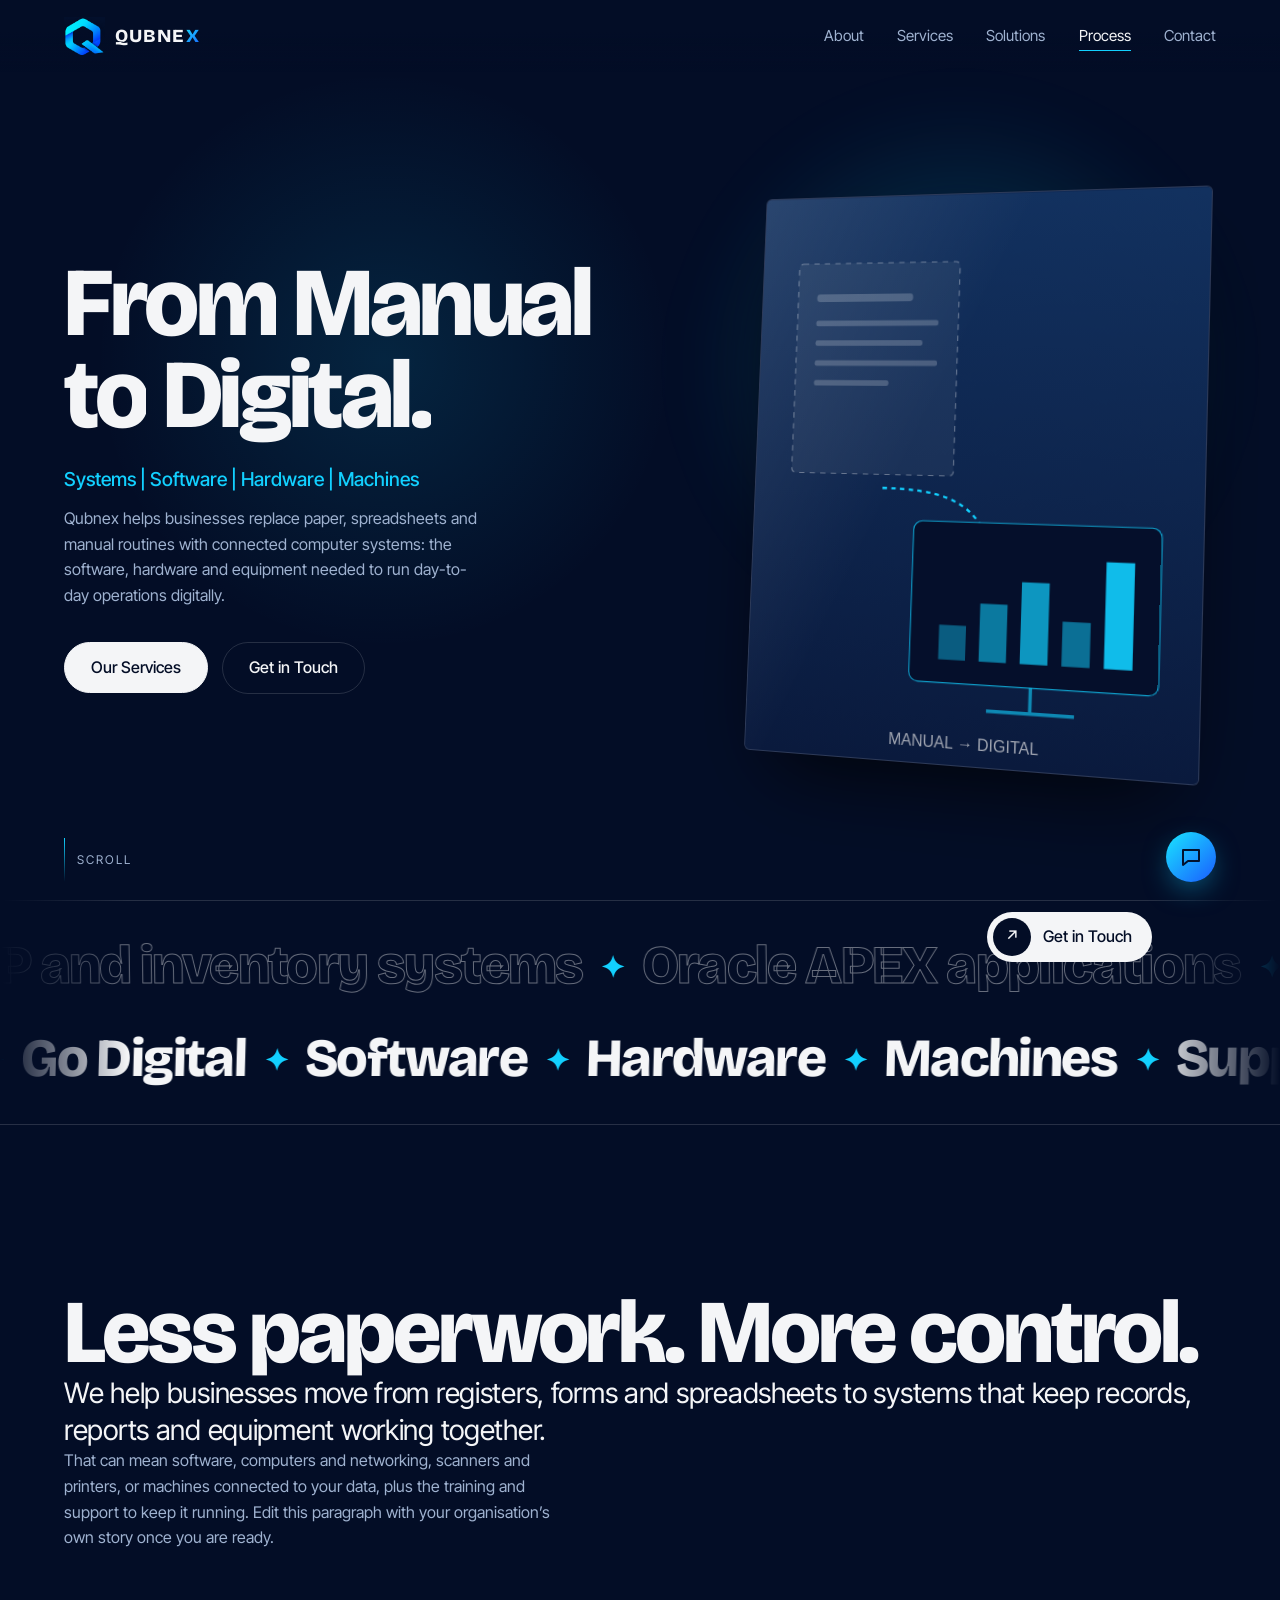
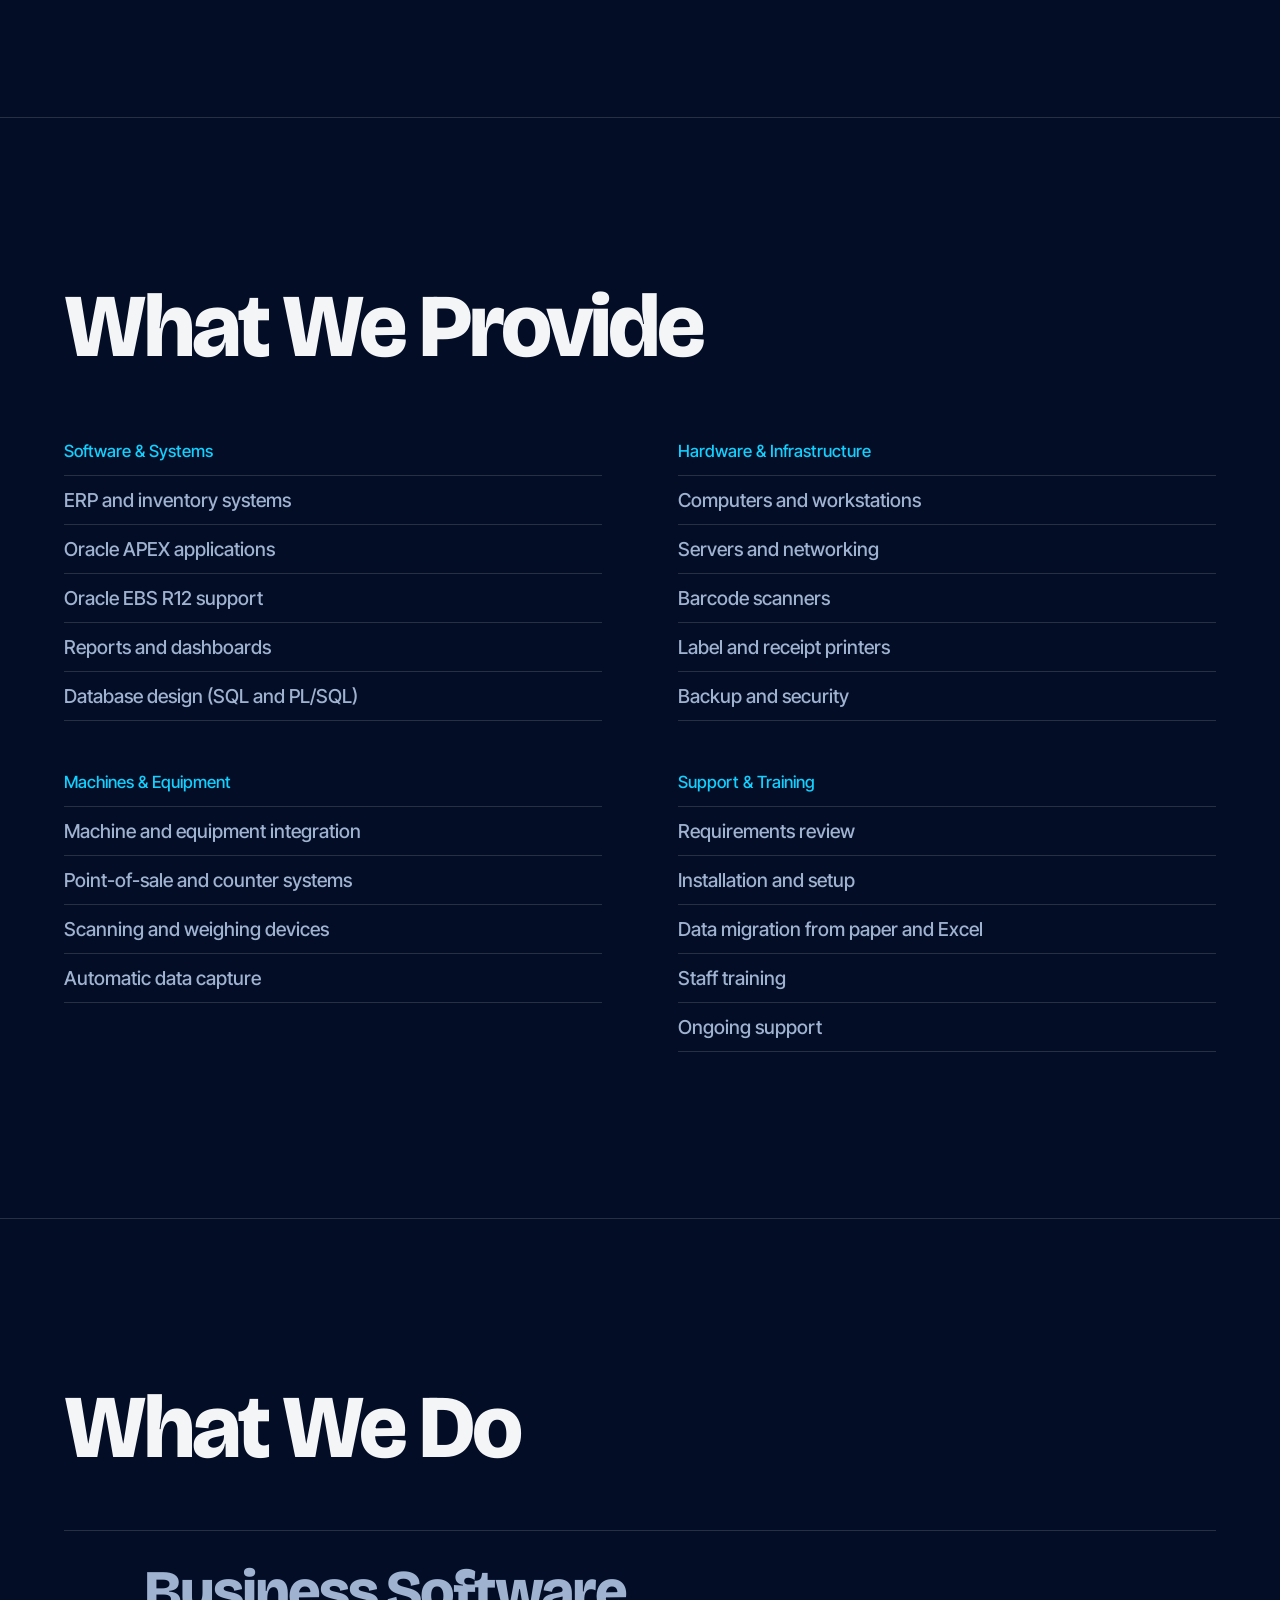
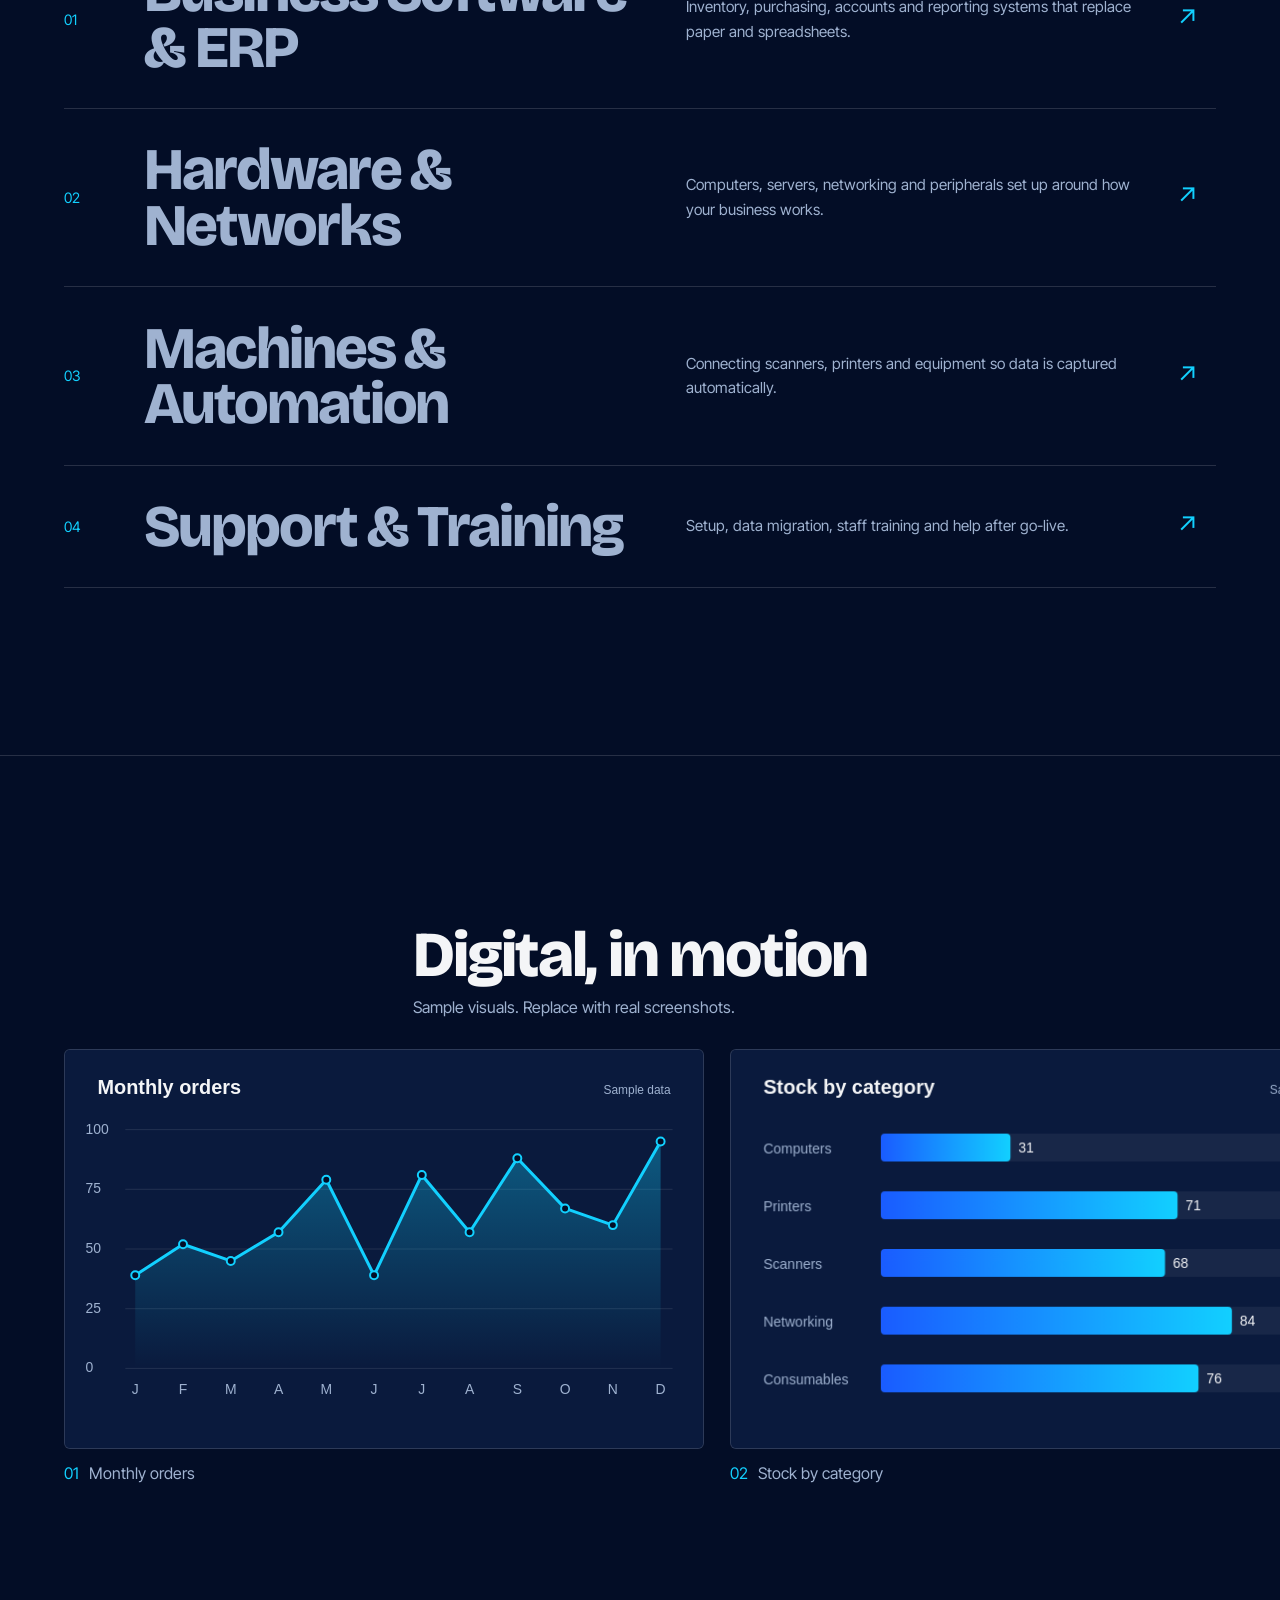
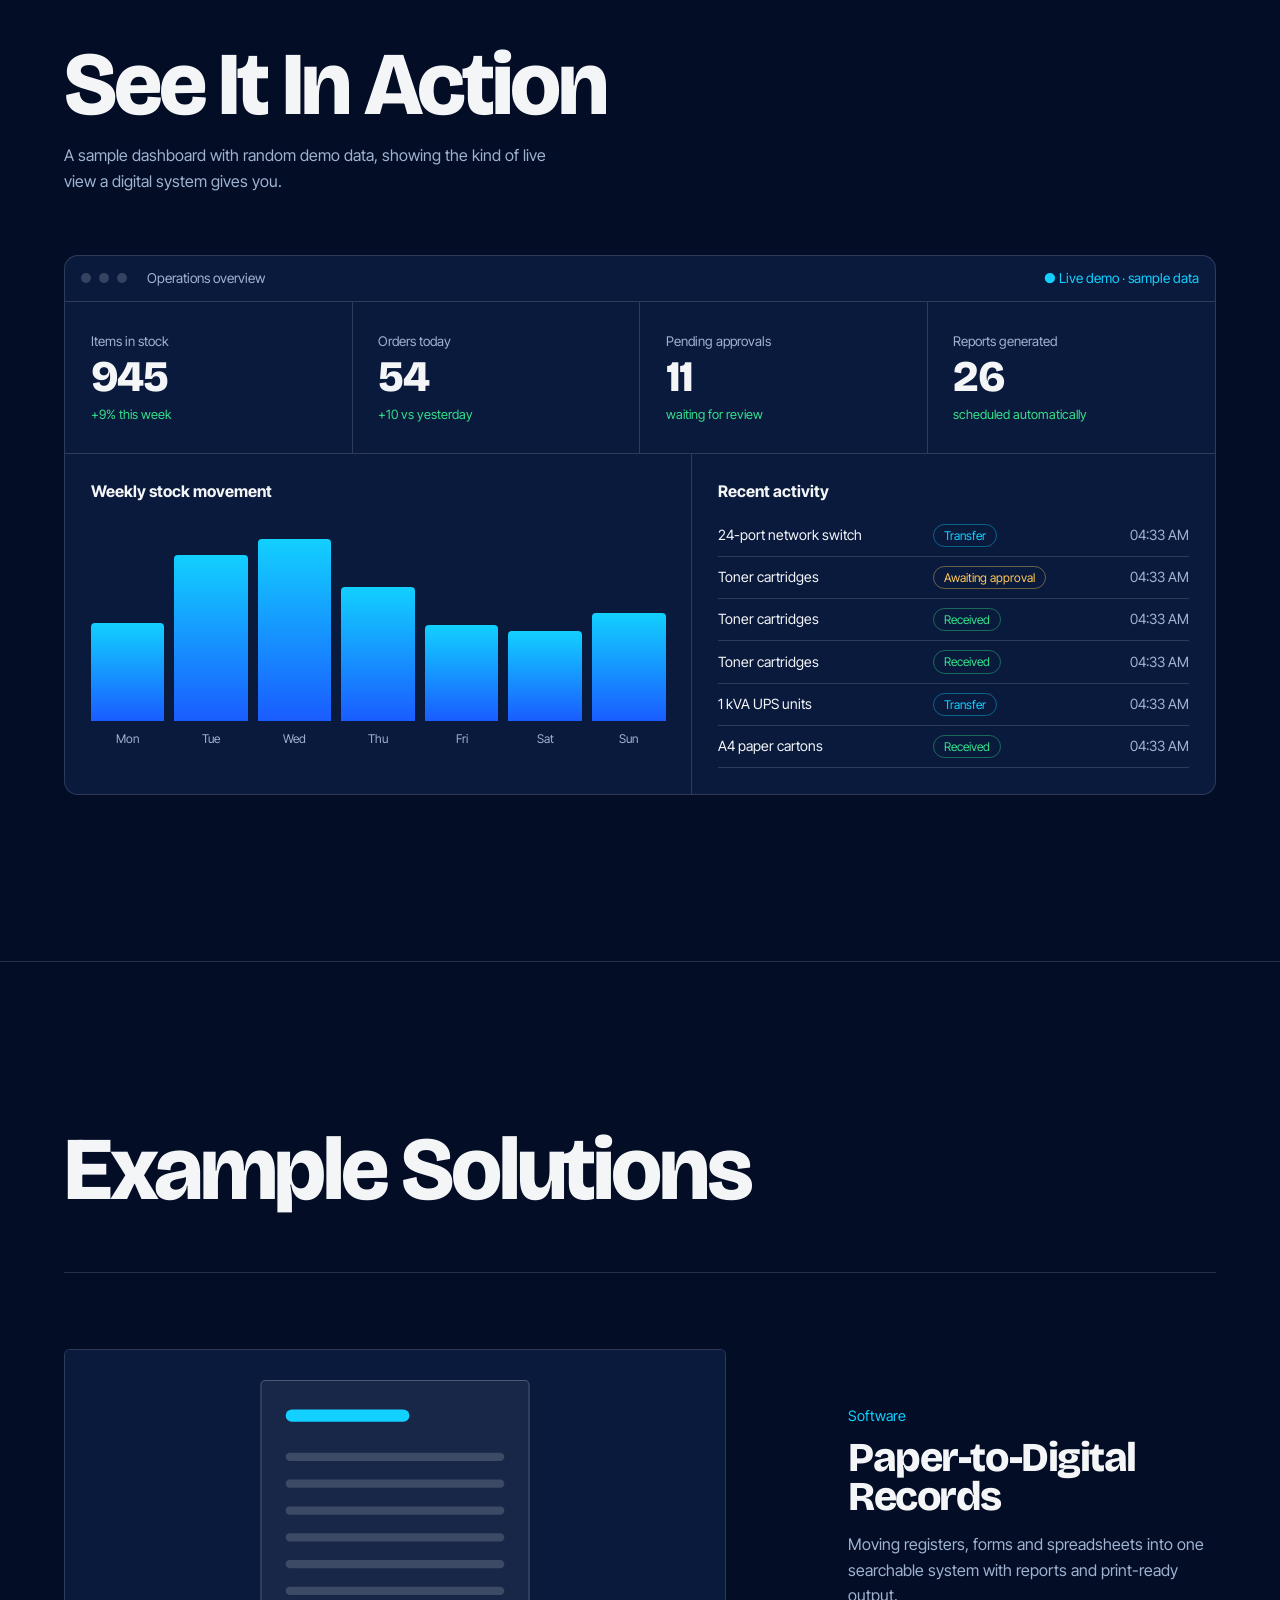
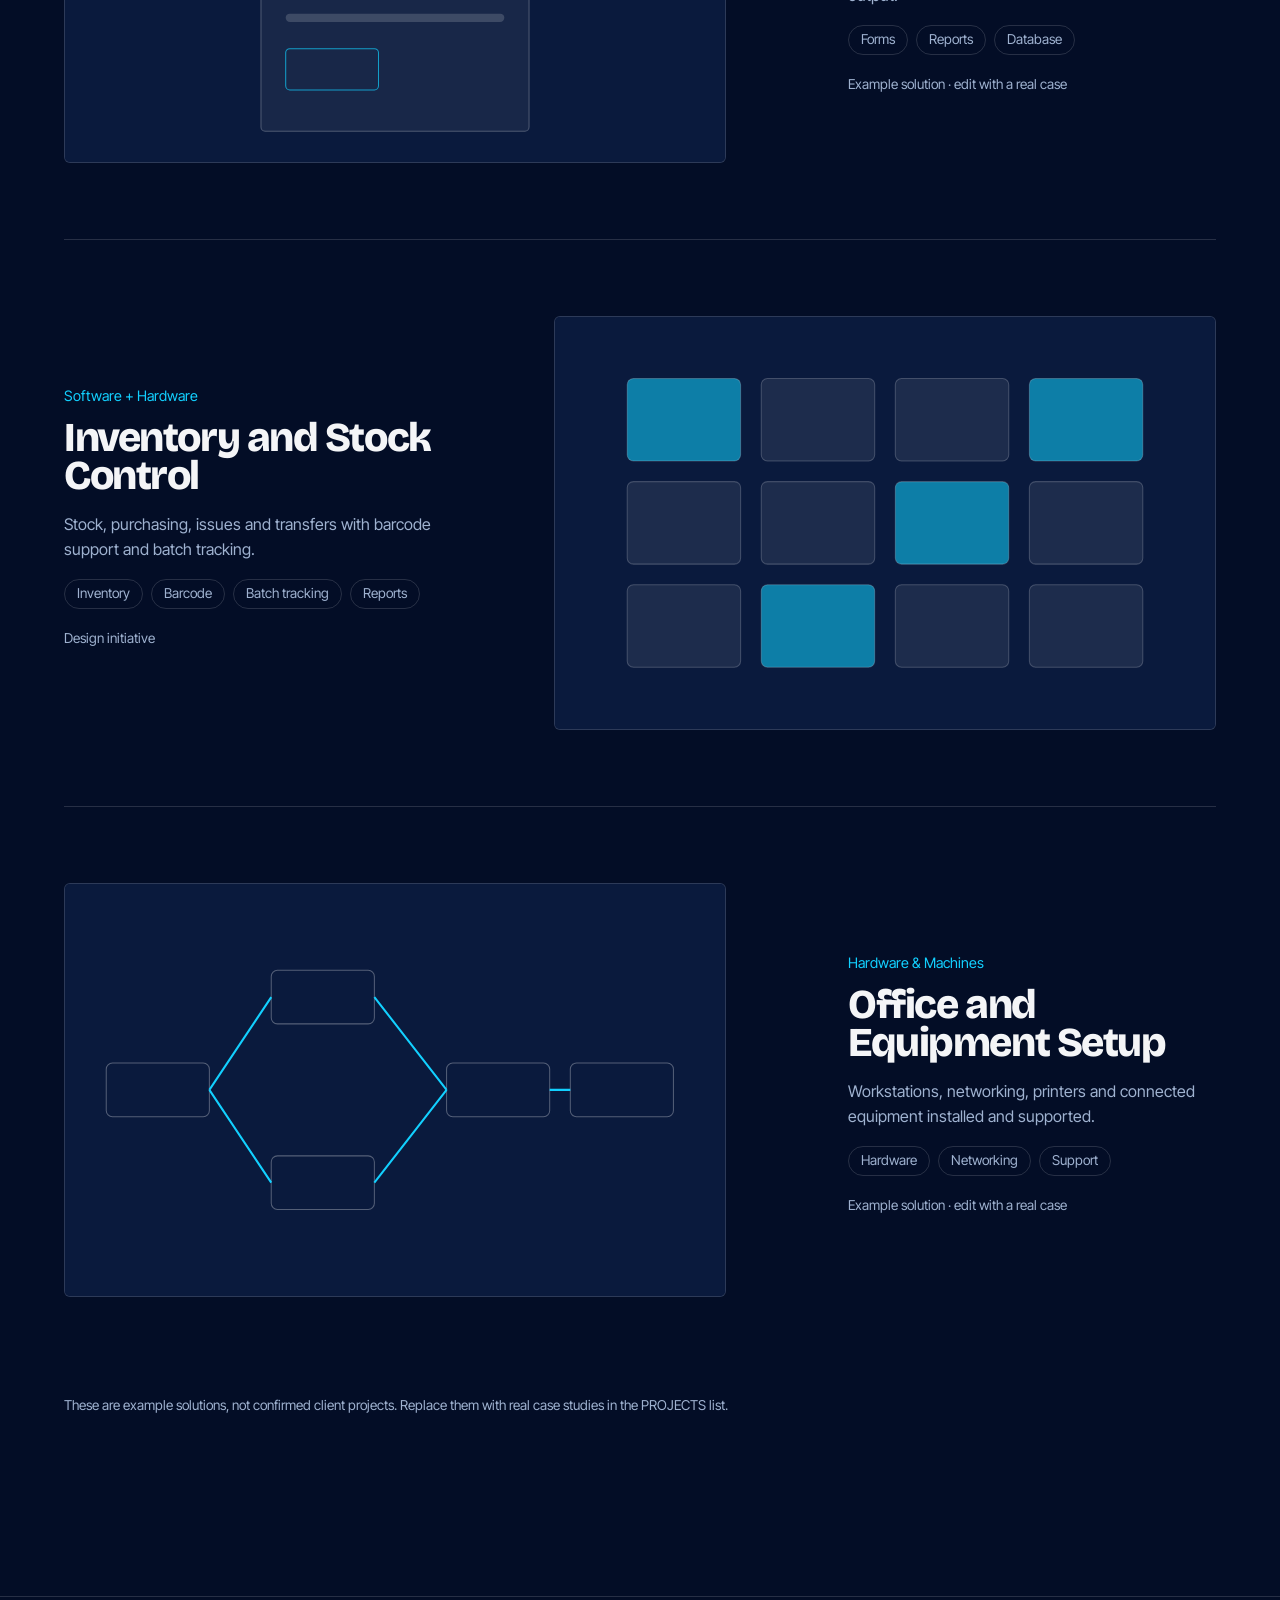
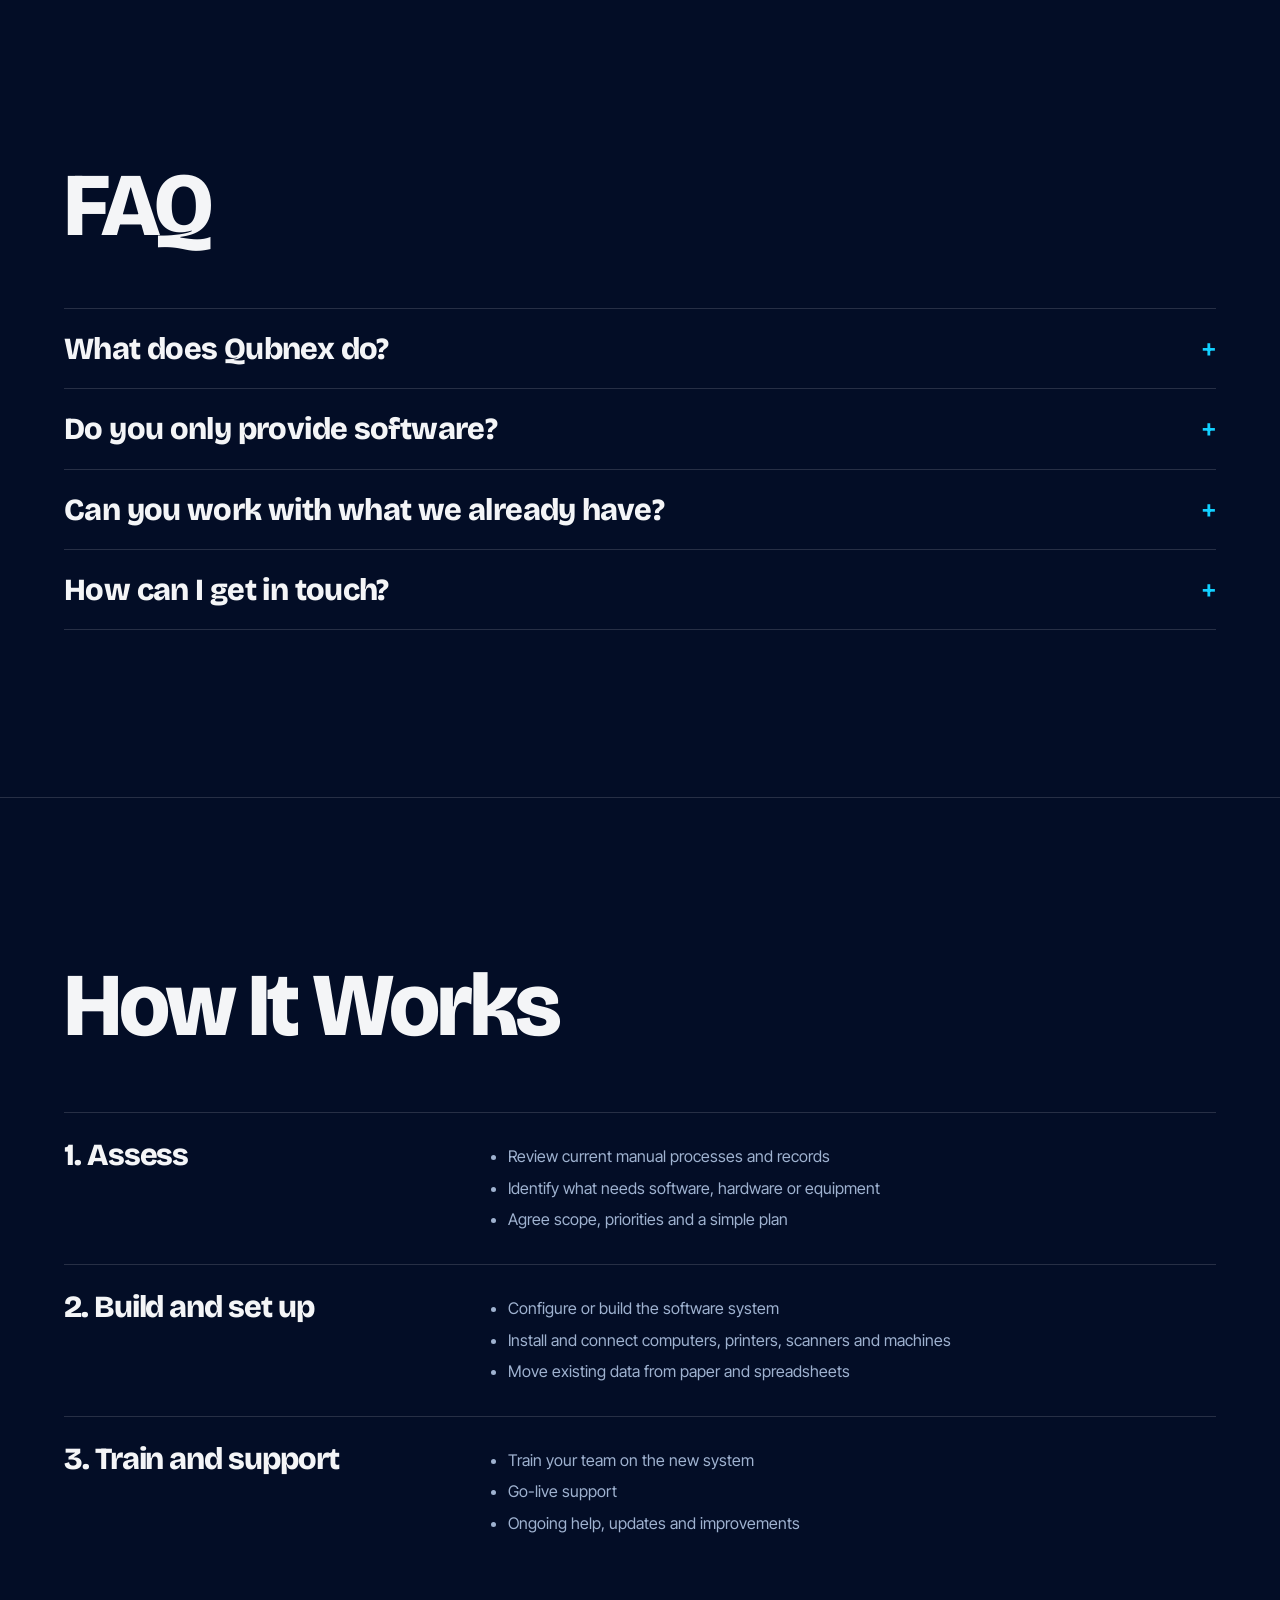
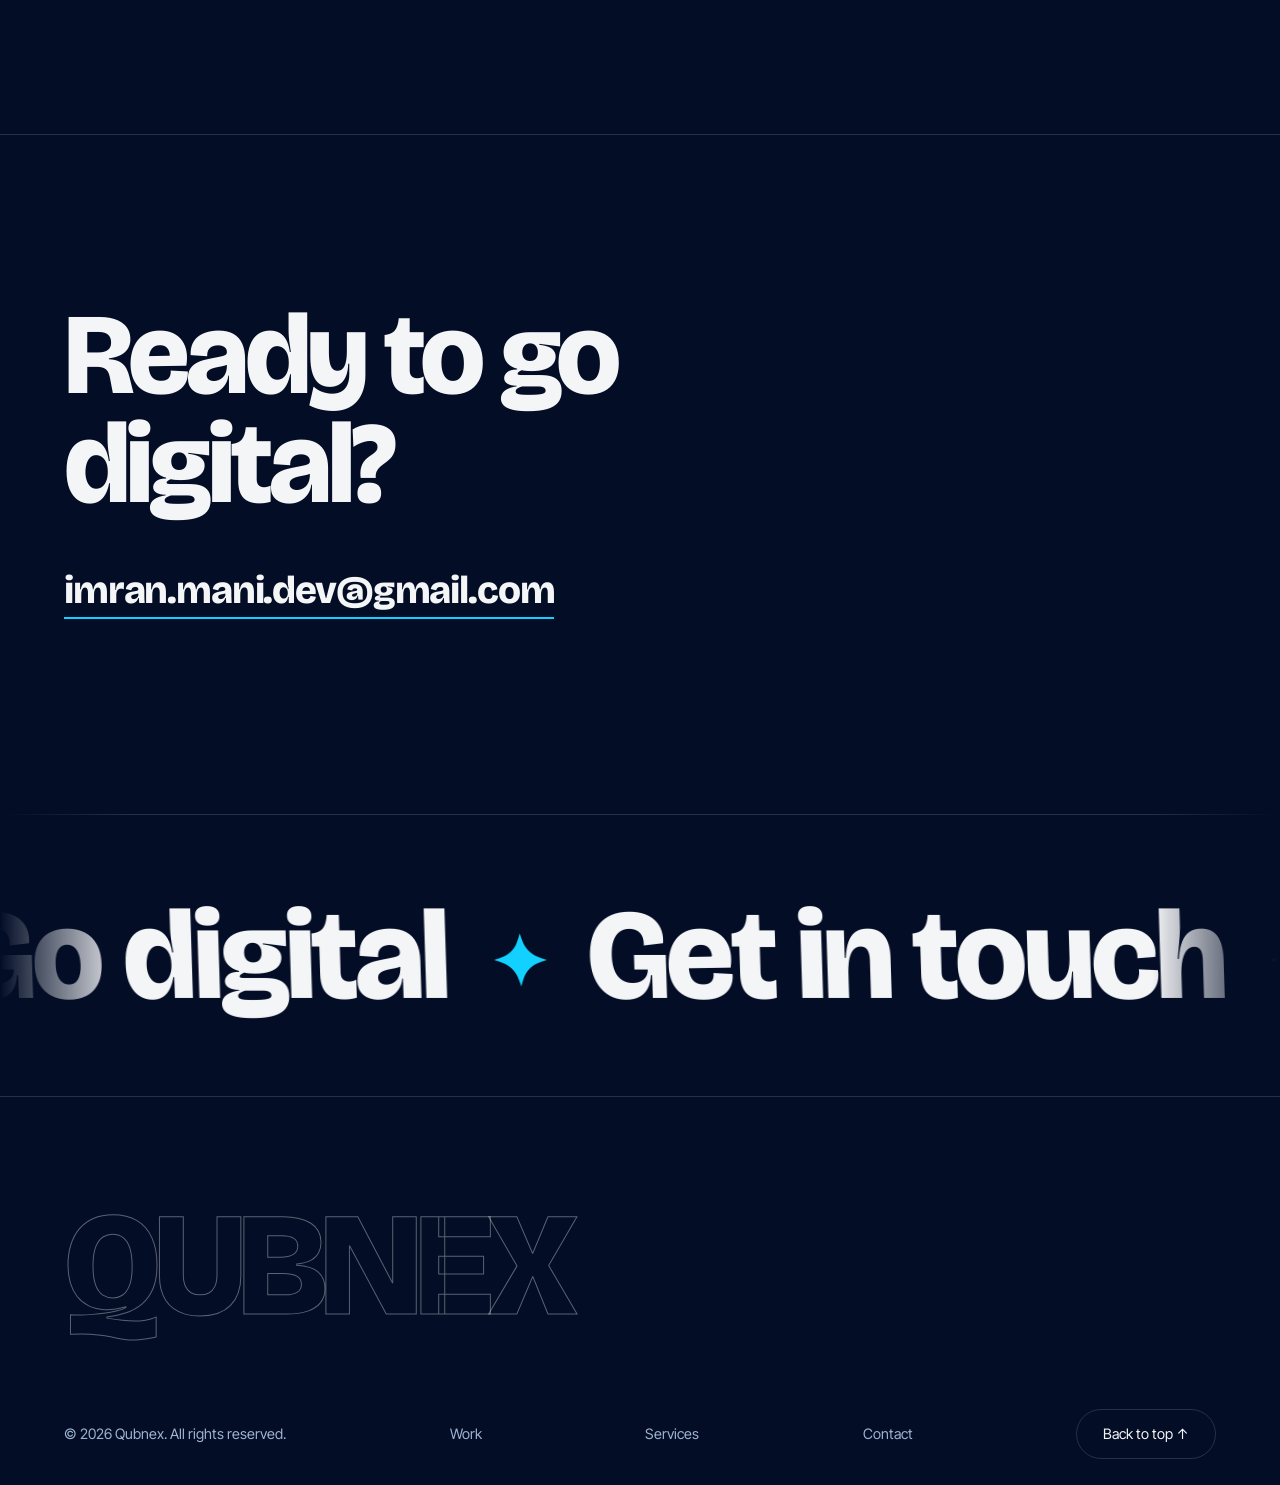
==== commit 2089d301: "Update index.html" ====
--- a/index.html
+++ b/index.html
@@ -378,7 +378,7 @@
   name: "Qubnex",
   portraitSrc: "",                          // e.g. "portrait.jpg" (leave empty to show the placeholder)
   portraitAlt: "Qubnex: manual work becoming a digital system",
-  email: "your.email@example.com",          // replace
+  email: "imran.mani.dev@gmail.com",          // replace
   social: [ /* {label:"LinkedIn", url:"https://linkedin.com/in/..."}, {label:"GitHub", url:"https://github.com/..."} */ ]
 };
 const TOOLKIT = {
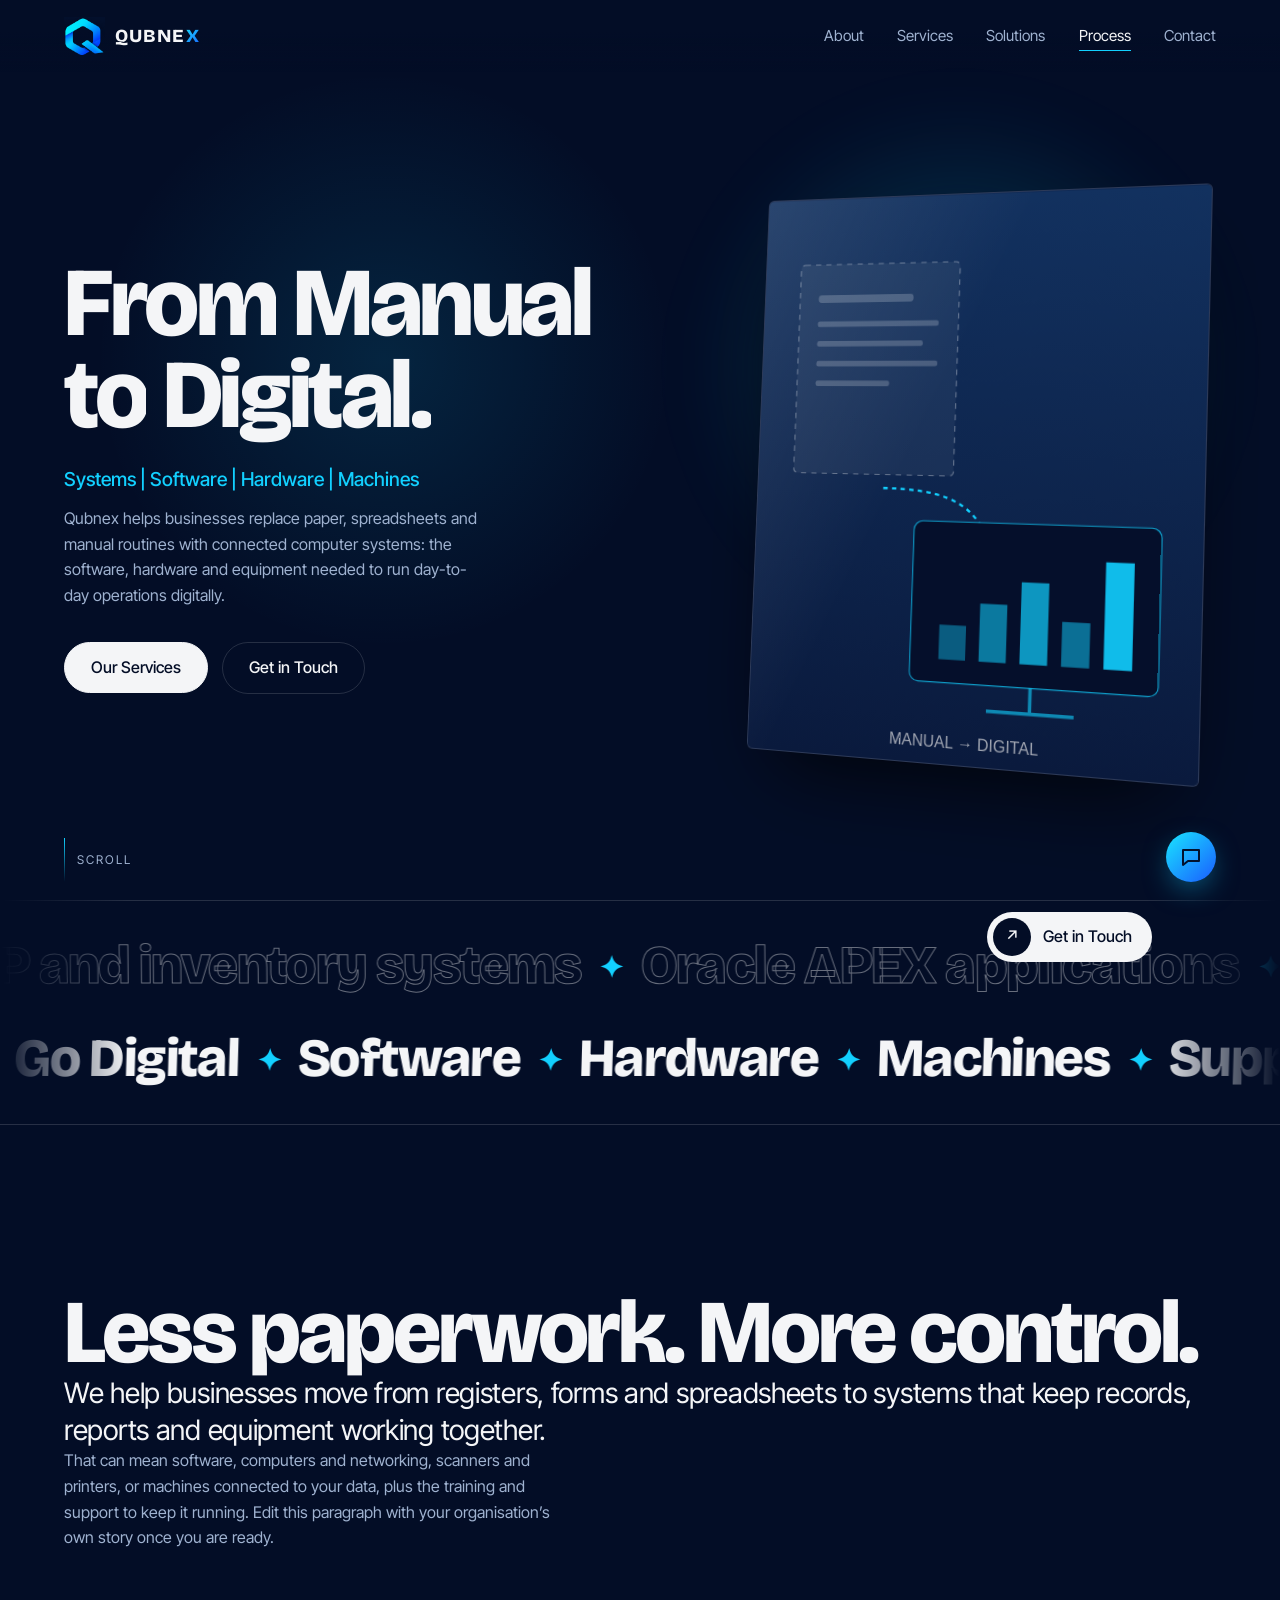
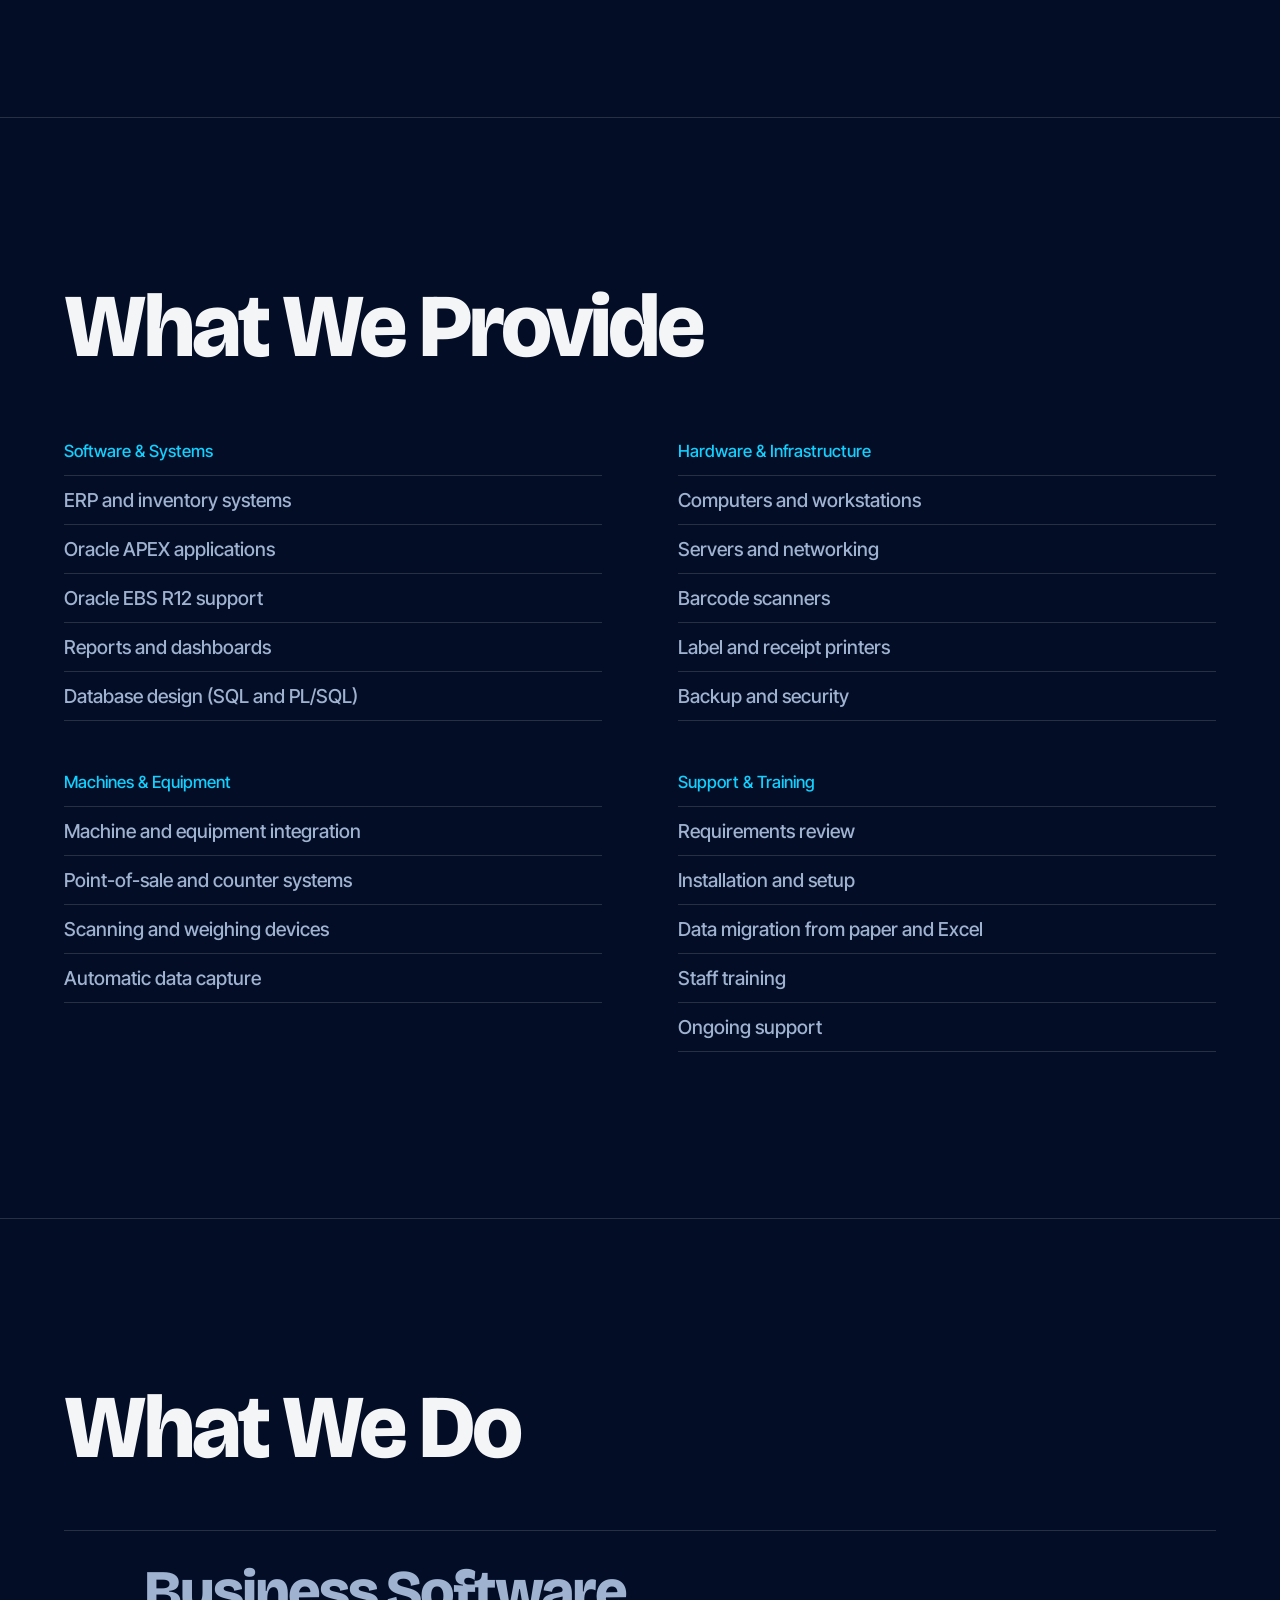
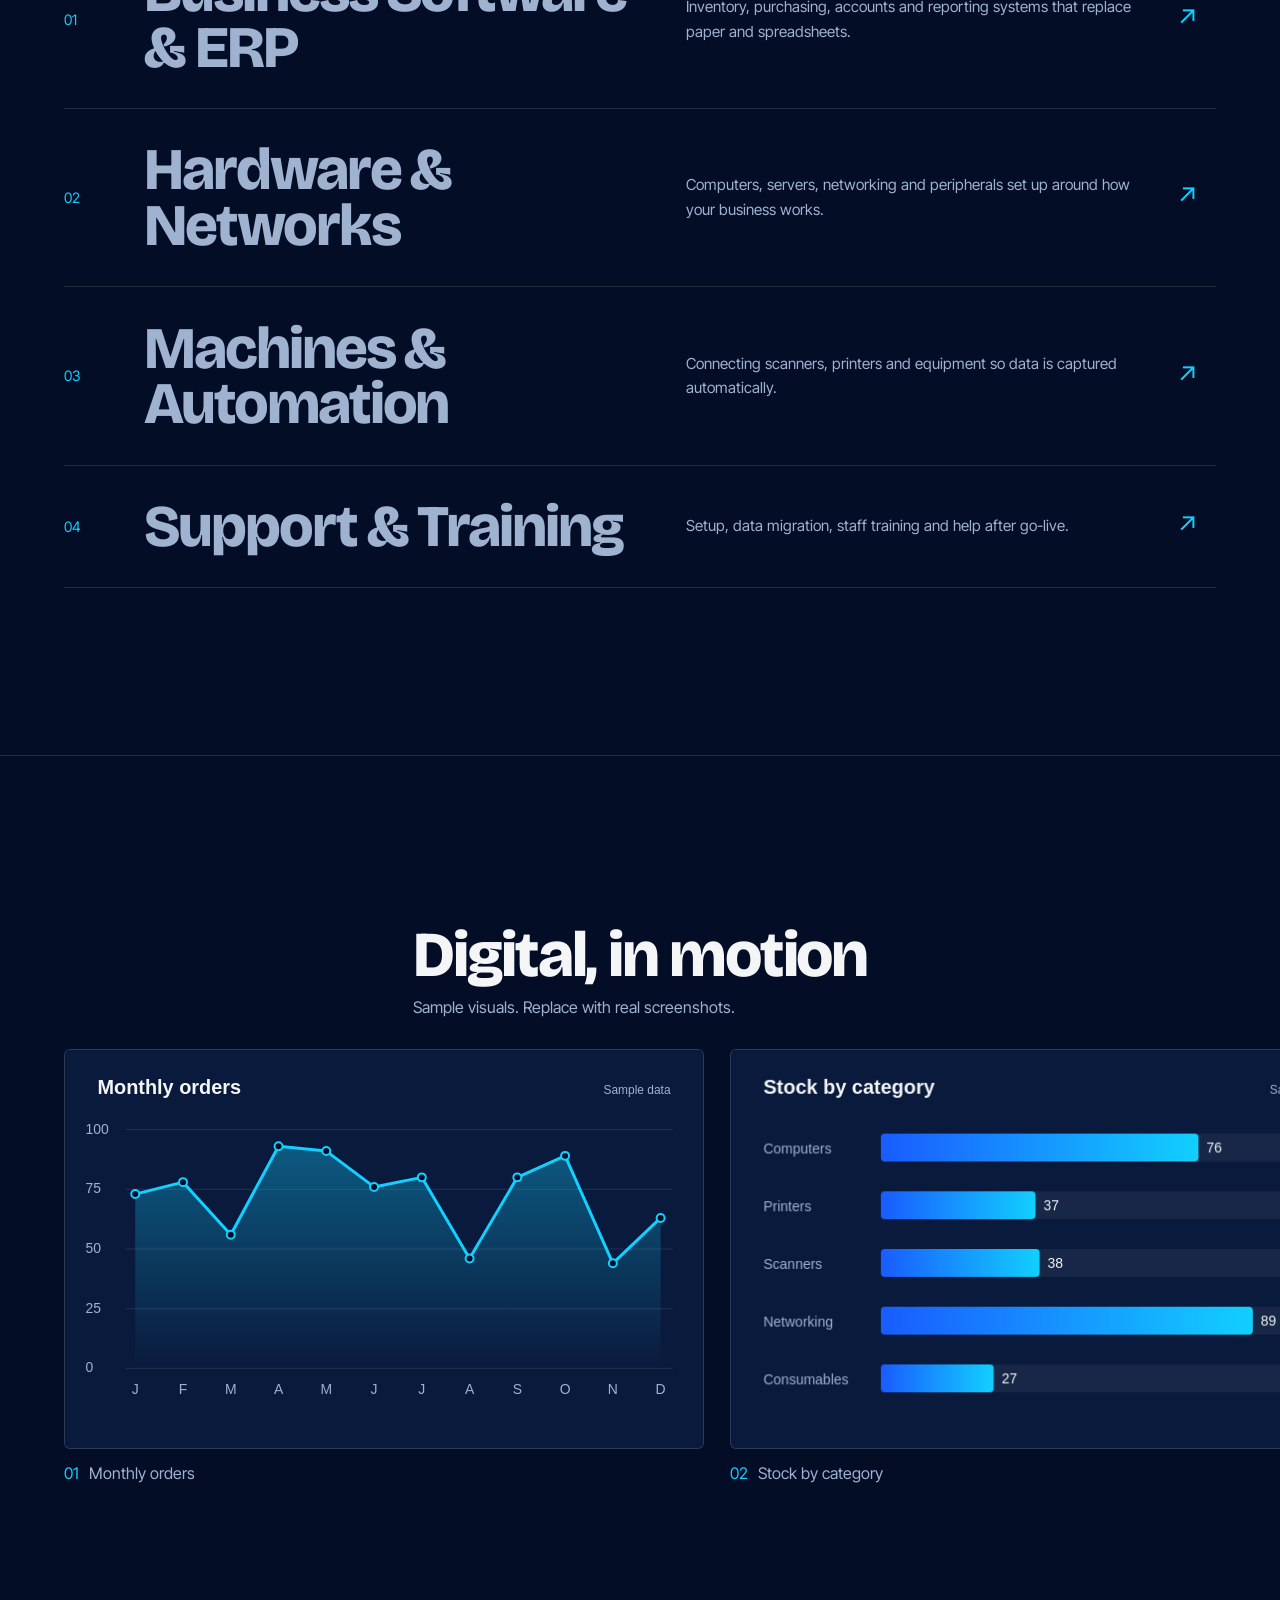
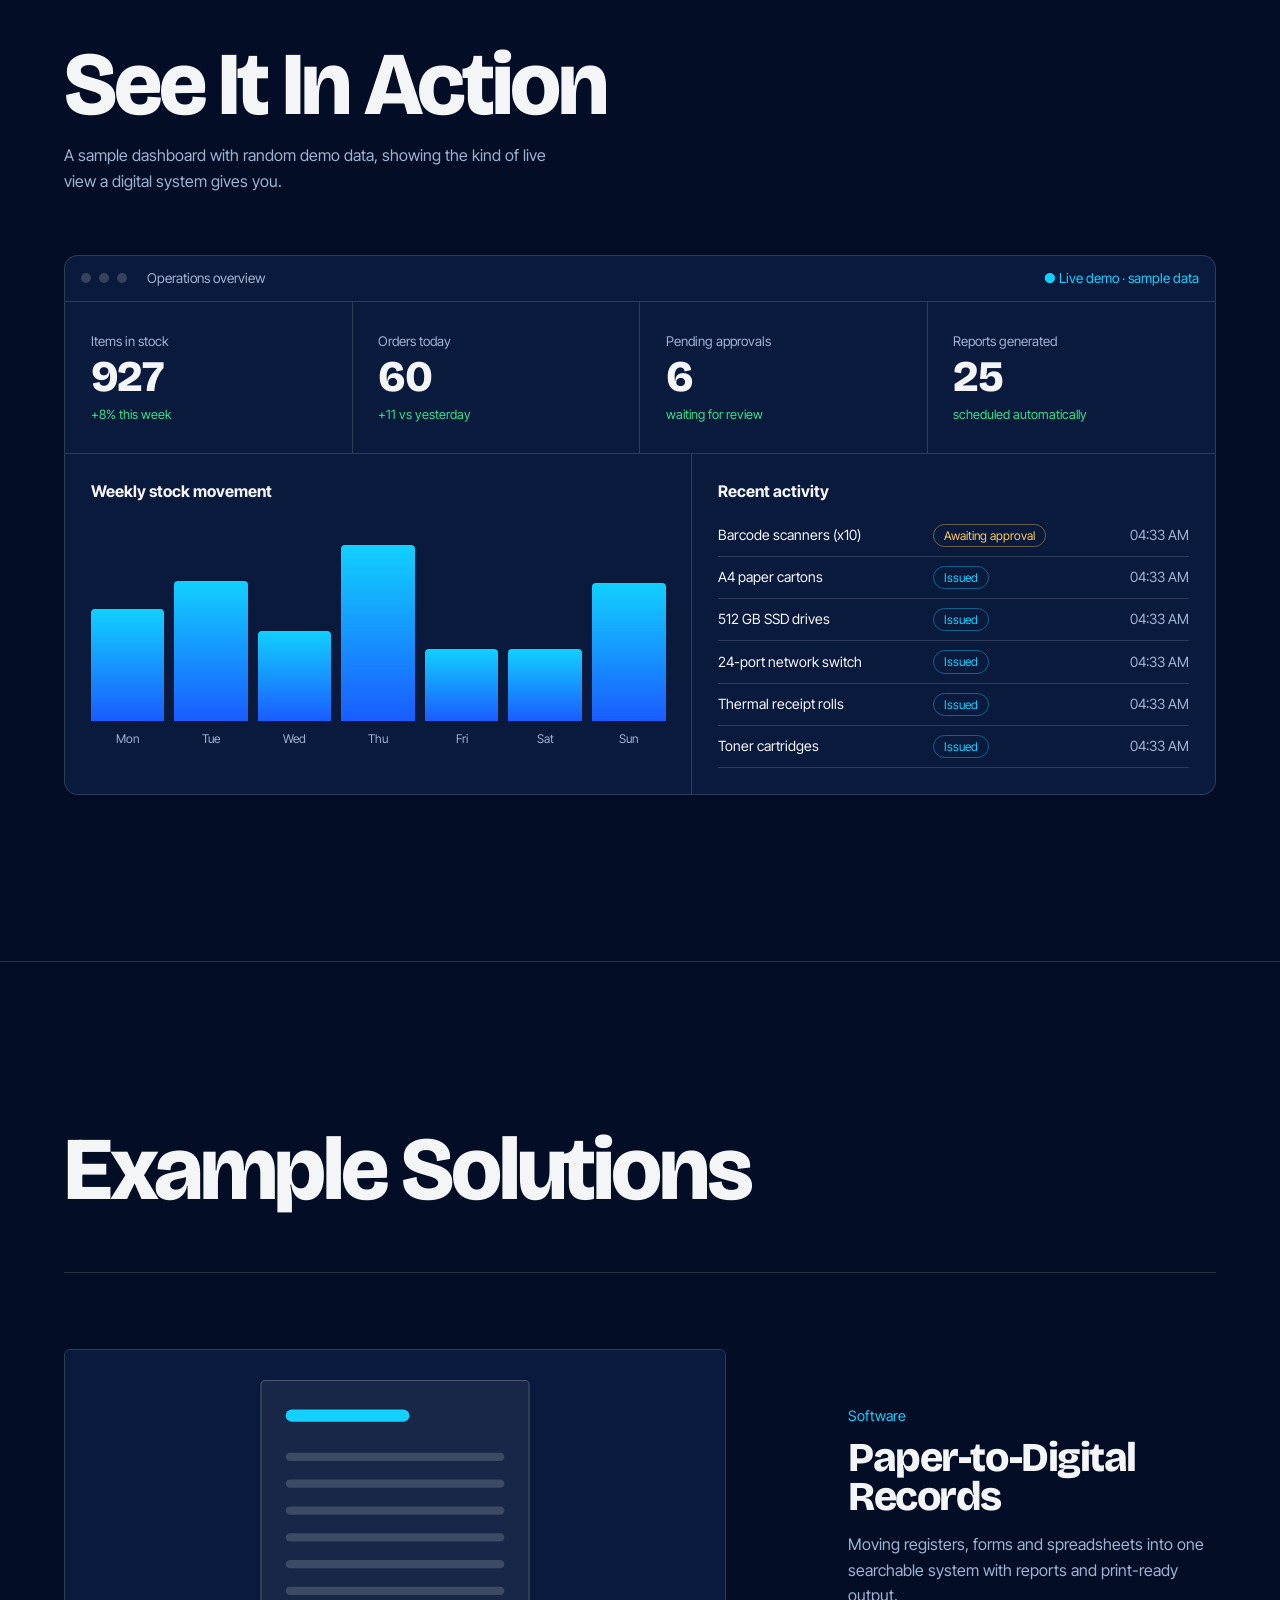
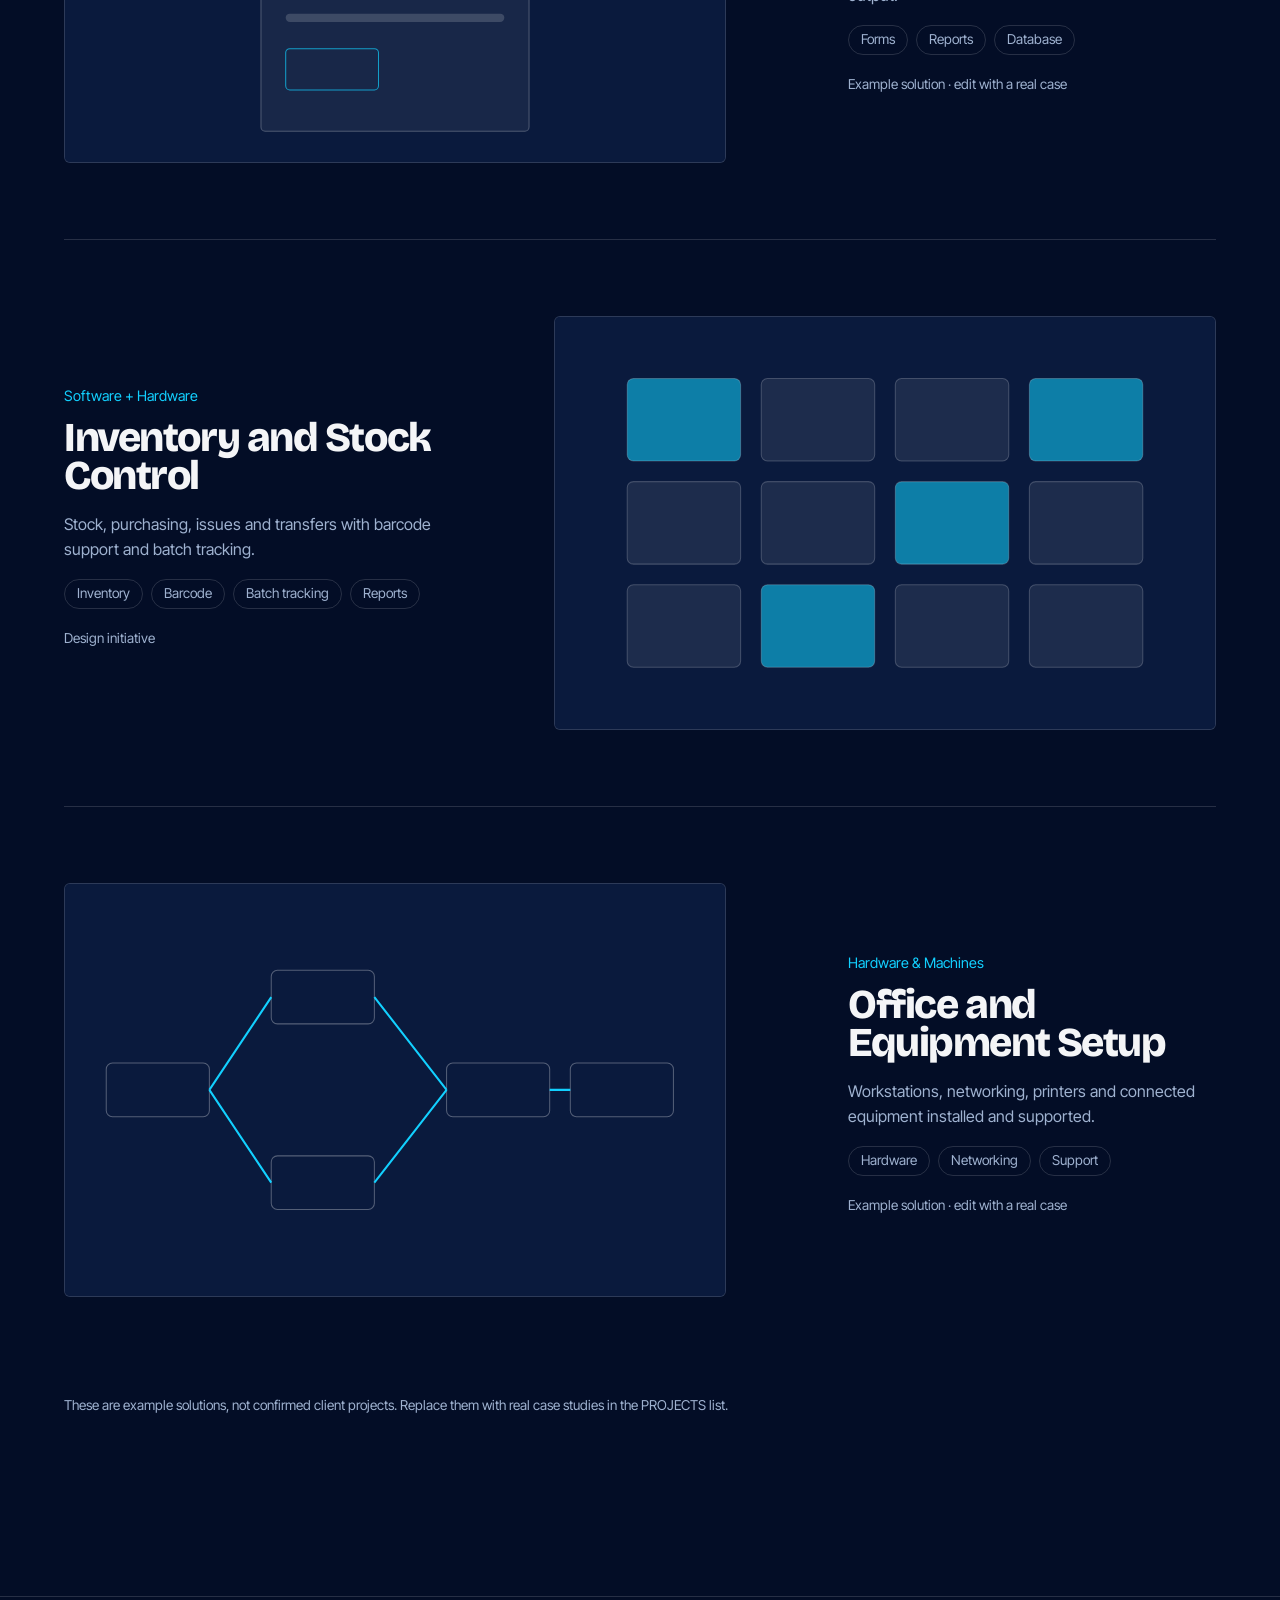
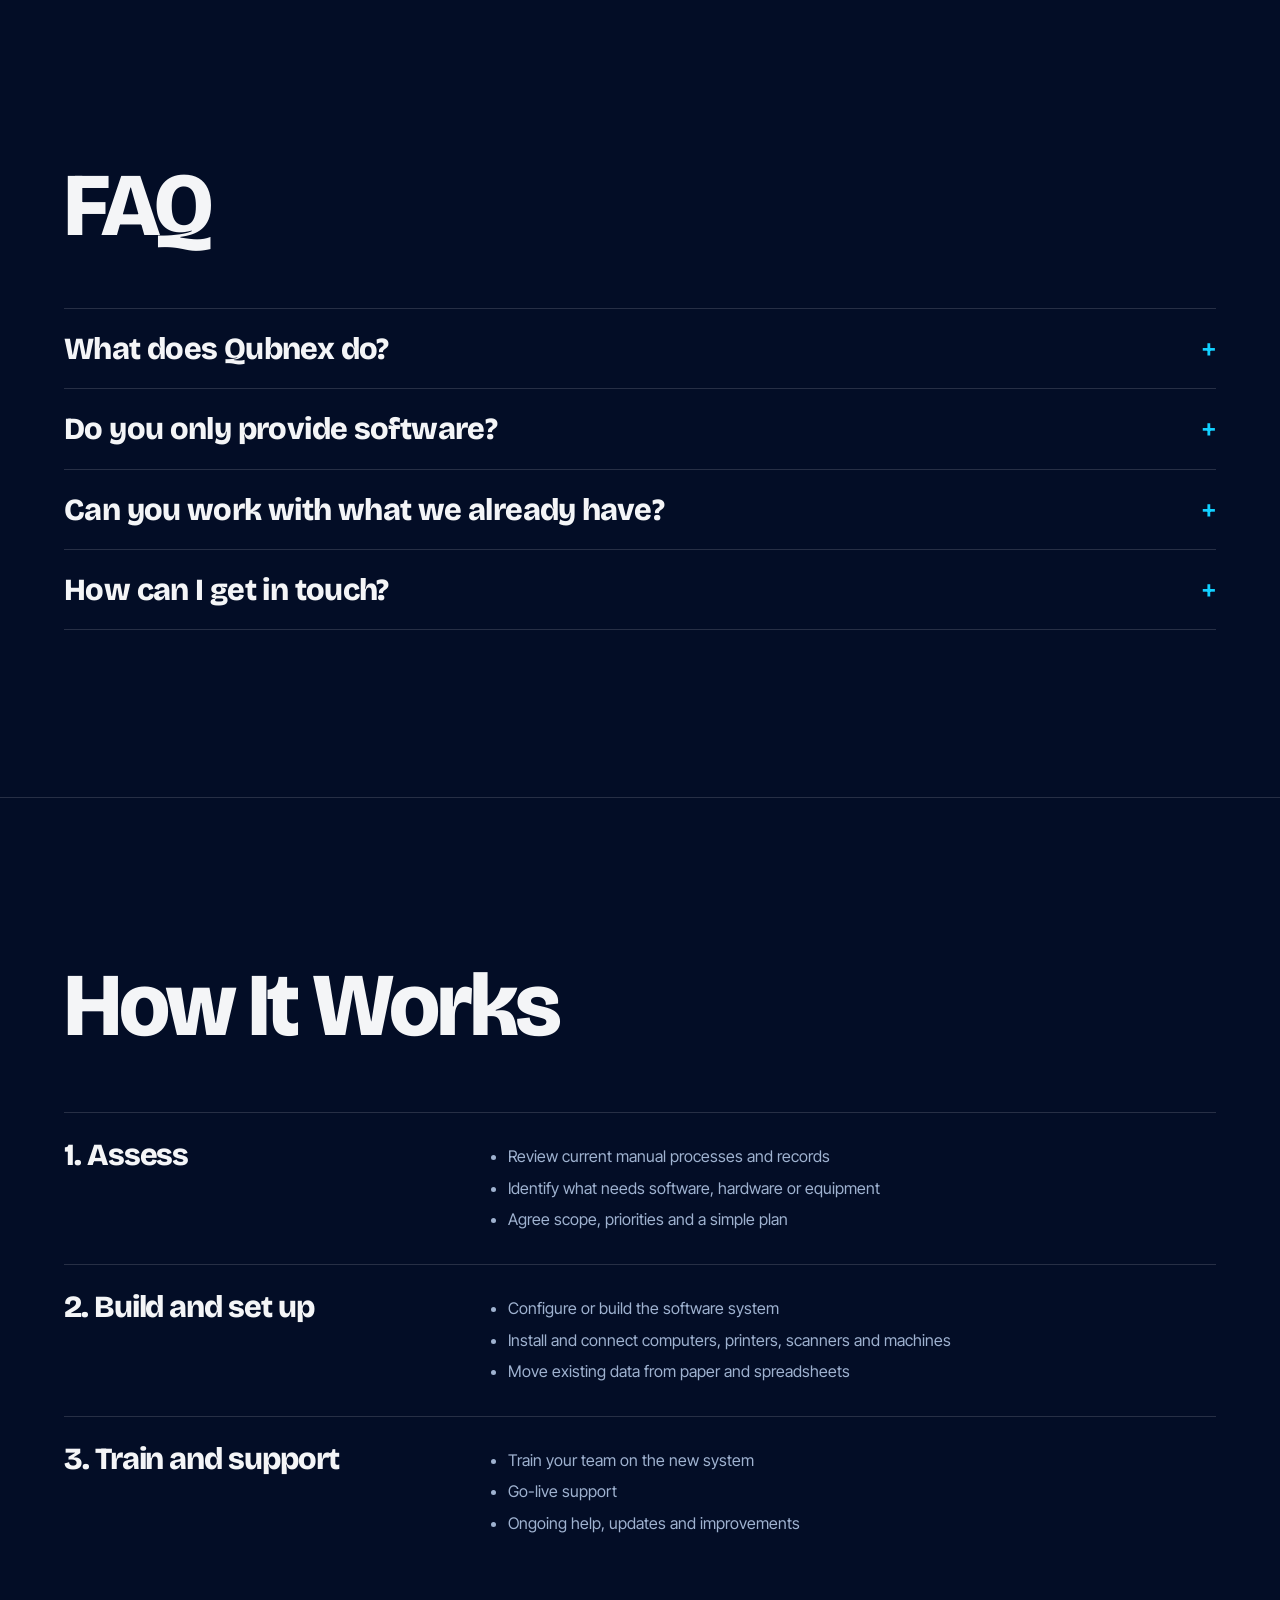
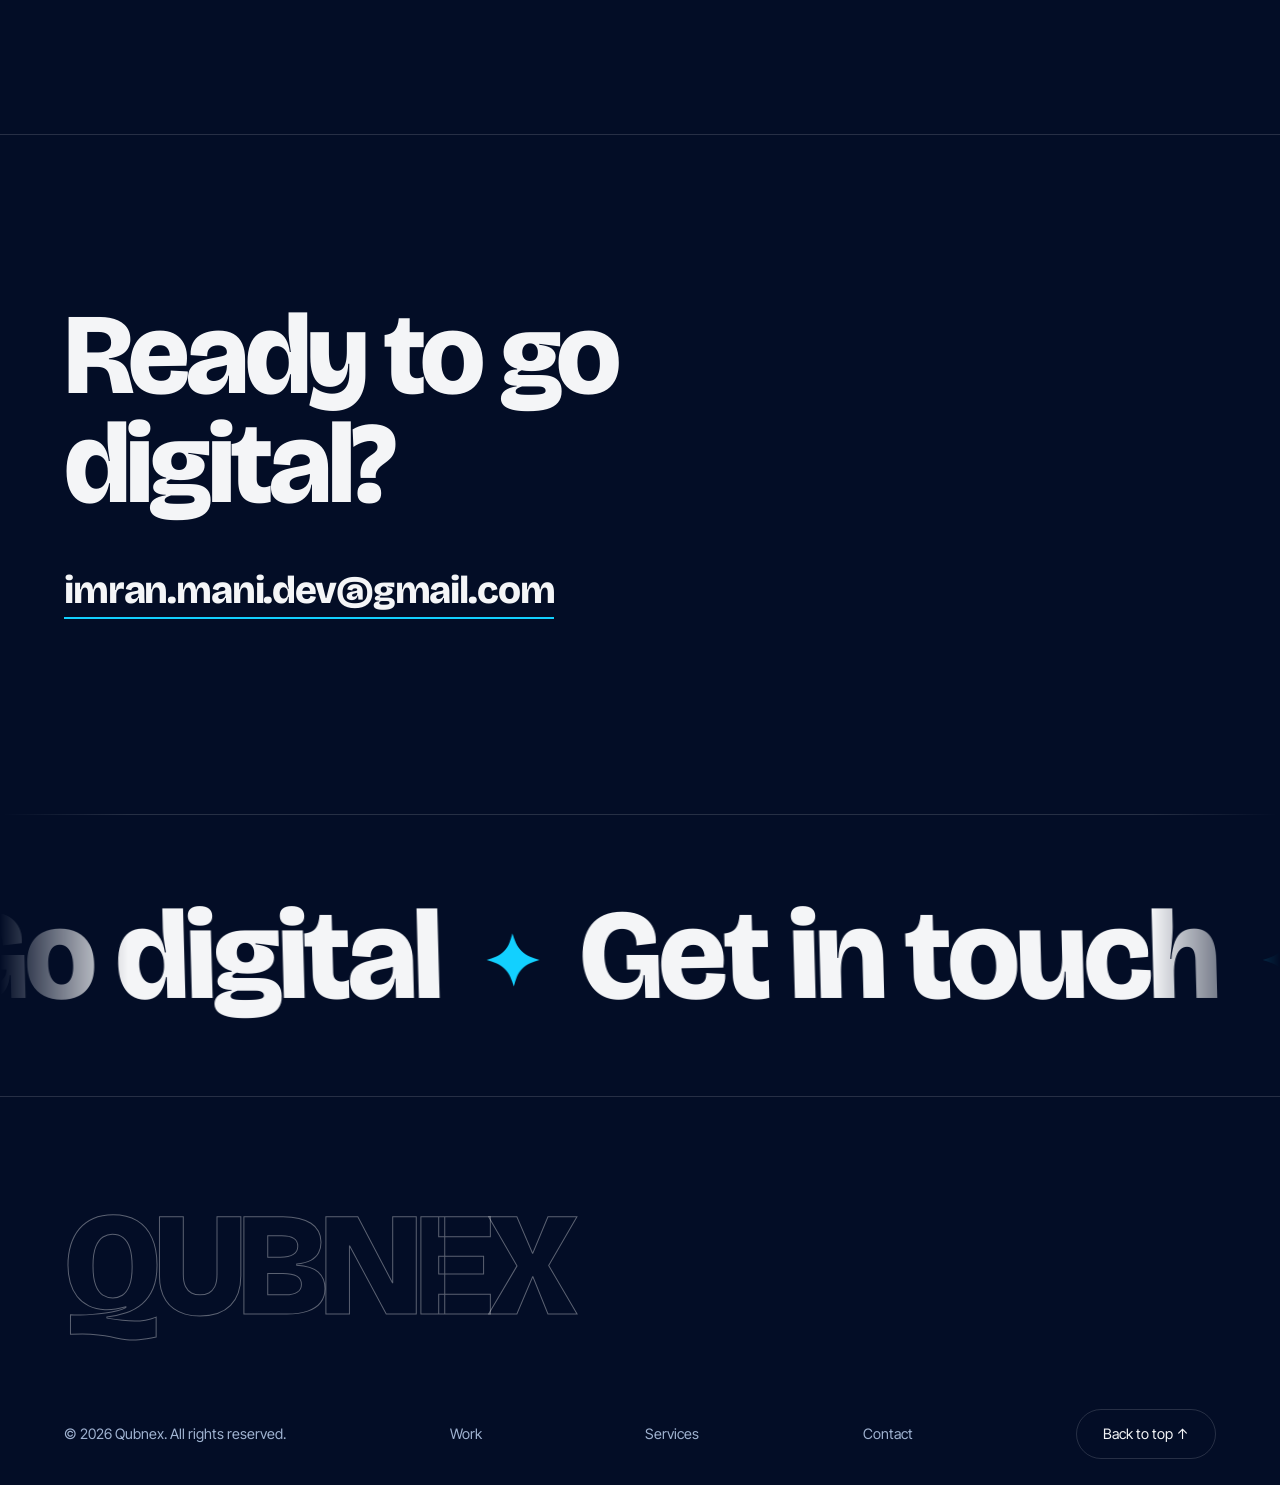
==== commit 29d6886f: "Update footer with new name and copyright details" ====
--- a/index.html
+++ b/index.html
@@ -369,8 +369,8 @@
   <form class="chform" id="chform"><input id="chin" placeholder="Type a message…" aria-label="Message" autocomplete="off"><button type="submit">Send</button></form>
   <div class="chnote">Demo assistant · scripted replies</div>
 </div>
-<footer><div class="wrap"><div class="giant" id="giant">[YOUR NAME]</div>
-<div class="frow"><span>© <span id="yr"></span> <span id="fname">[YOUR NAME]</span>. All rights reserved.</span><a href="#work">Work</a><a href="#services">Services</a><a href="#contact">Contact</a><button class="btn up" id="up">Back to top ↑</button></div></div></footer>
+<footer><div class="wrap"><div class="giant" id="giant">Qubnex</div>
+<div class="frow"><span>© <span id="yr"></span> <span id="fname">Qubnex</span>. All rights reserved.</span><a href="#work">Work</a><a href="#services">Services</a><a href="#contact">Contact</a><button class="btn up" id="up">Back to top ↑</button></div></div></footer>
 
 <script>
 /* ============ EDIT YOUR CONTENT HERE ============ */
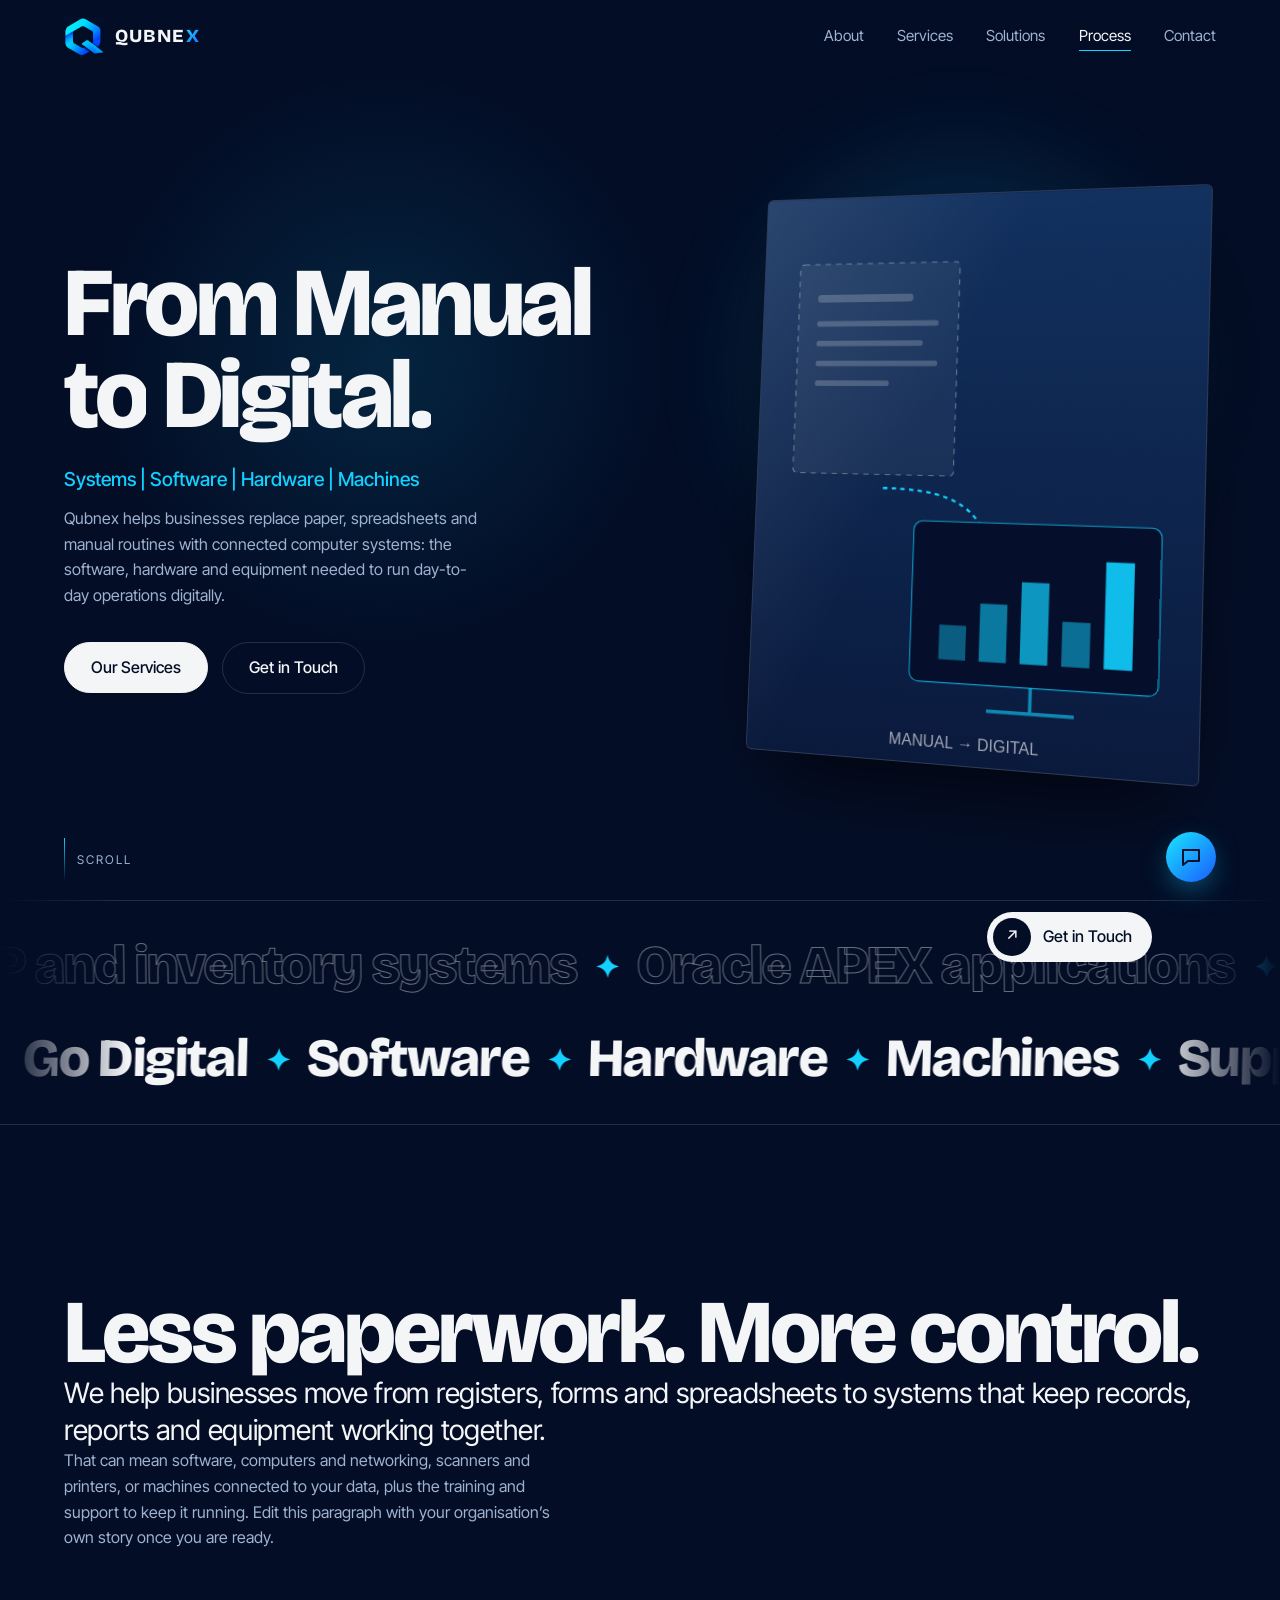
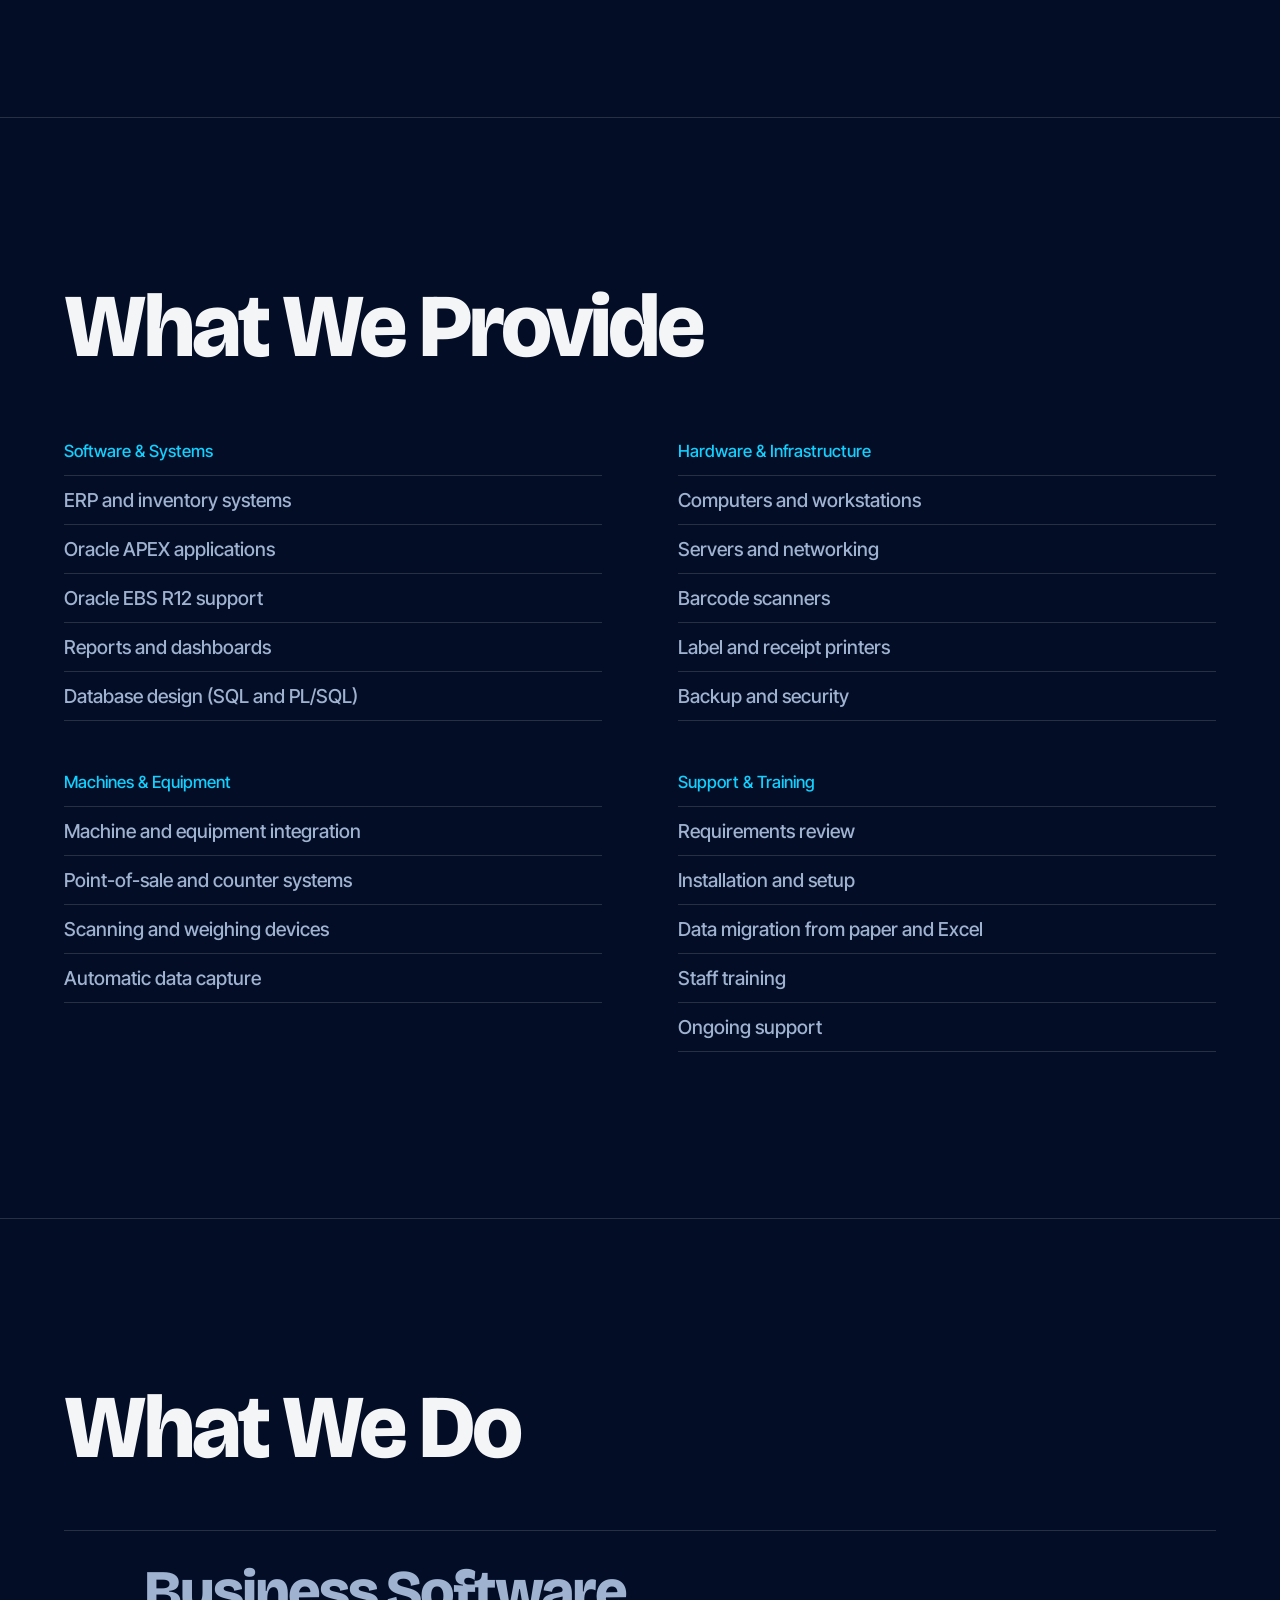
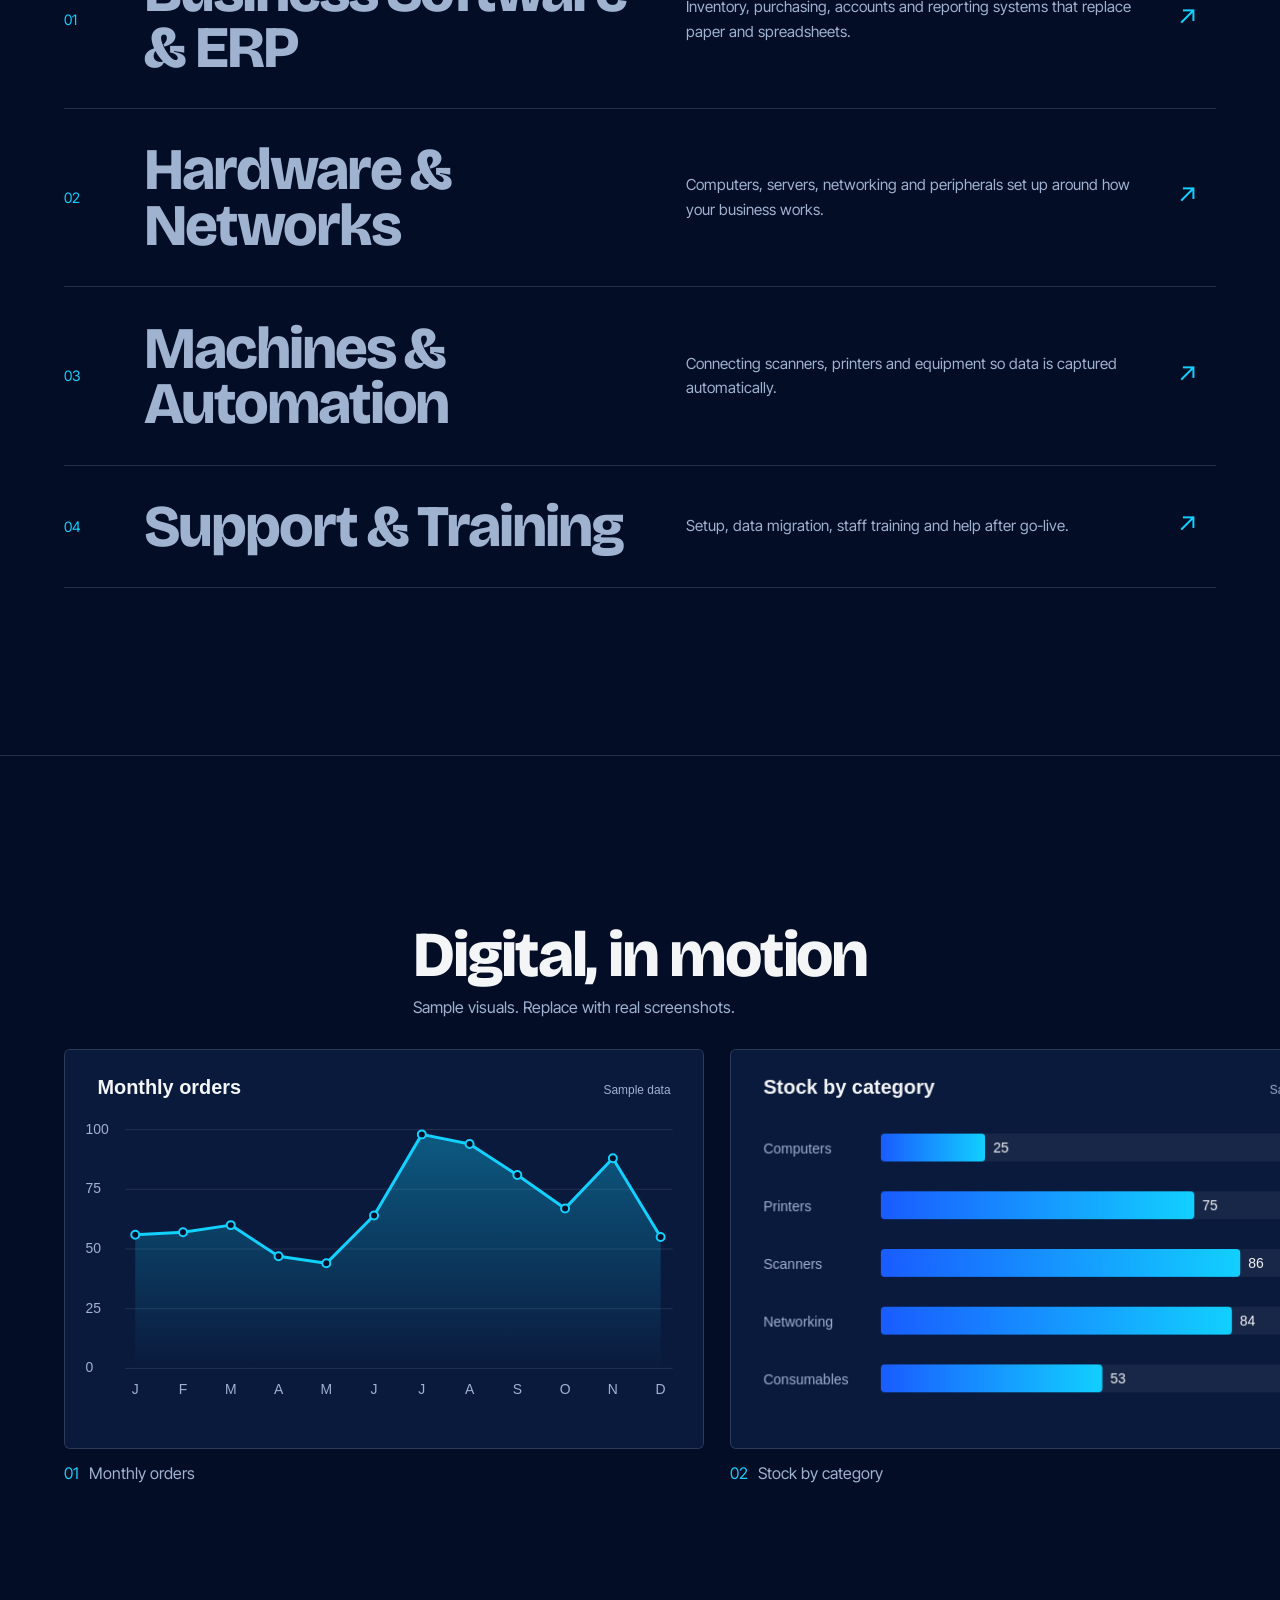
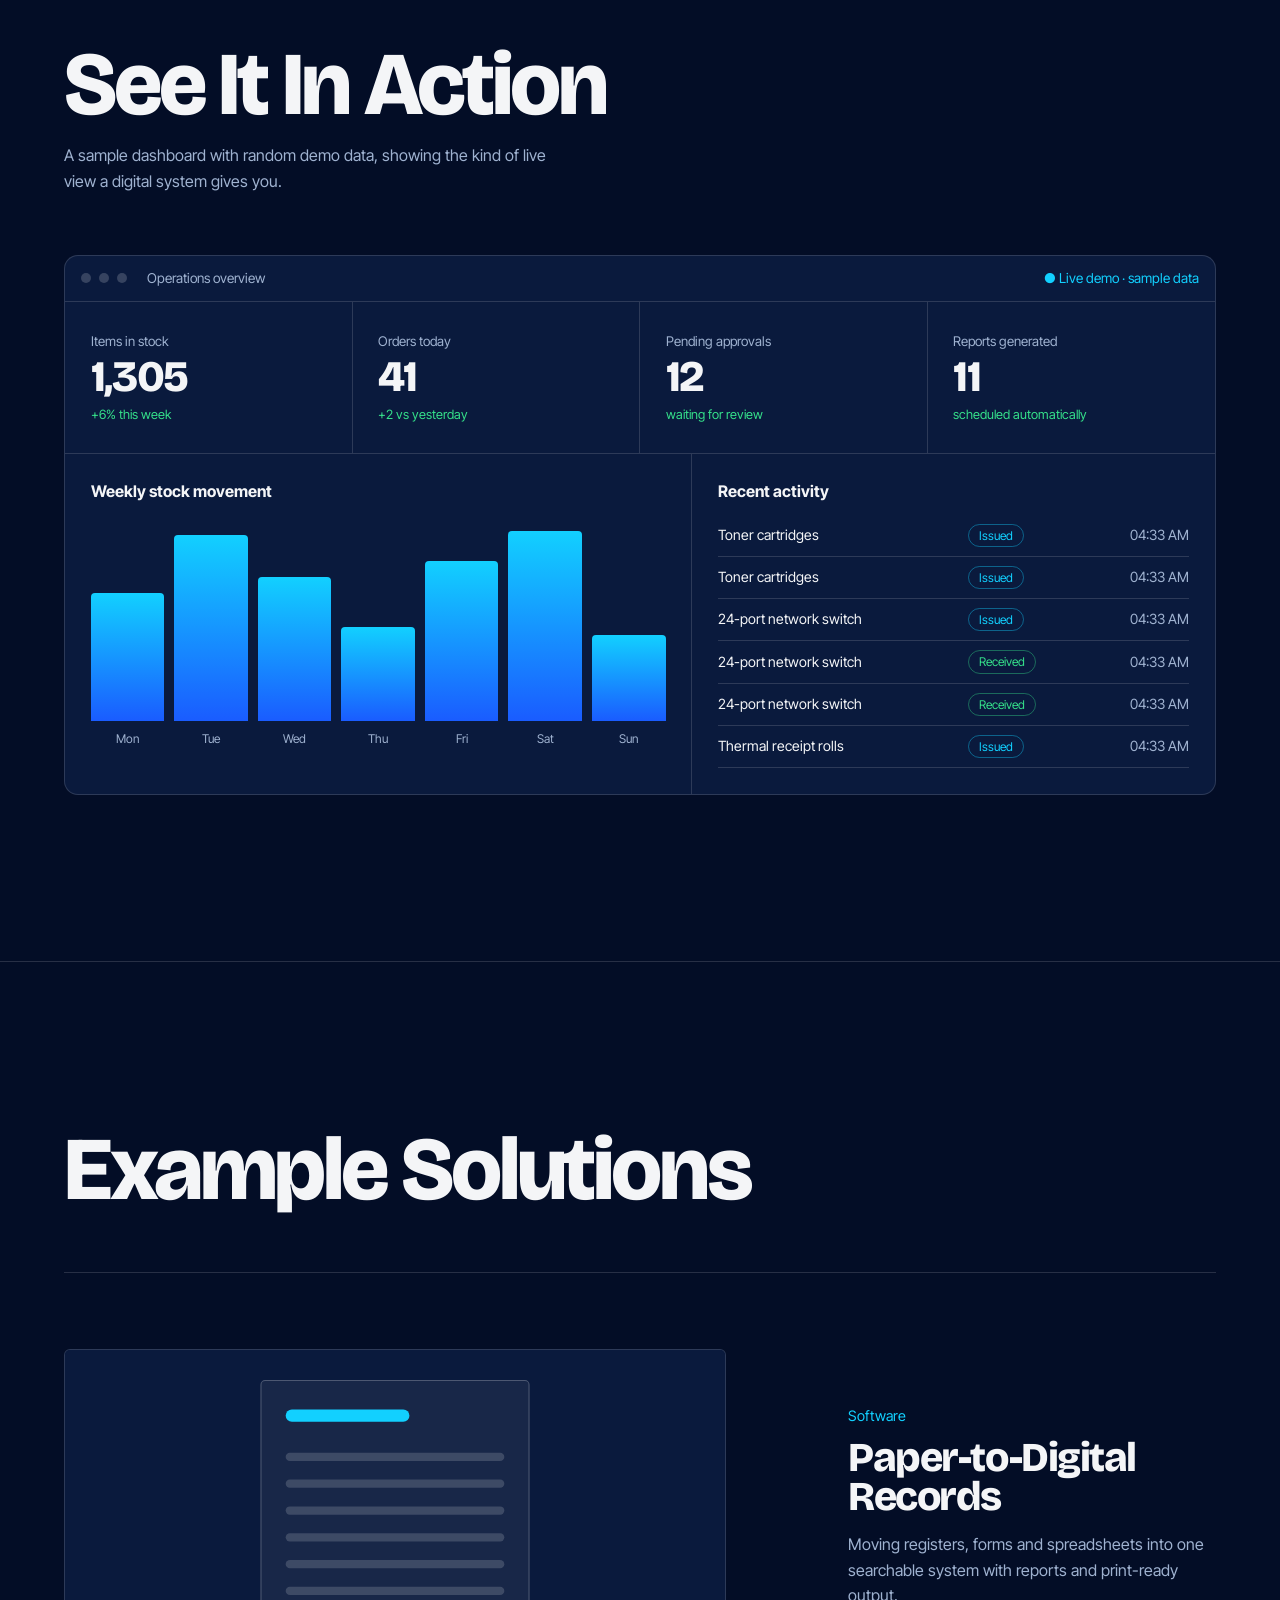
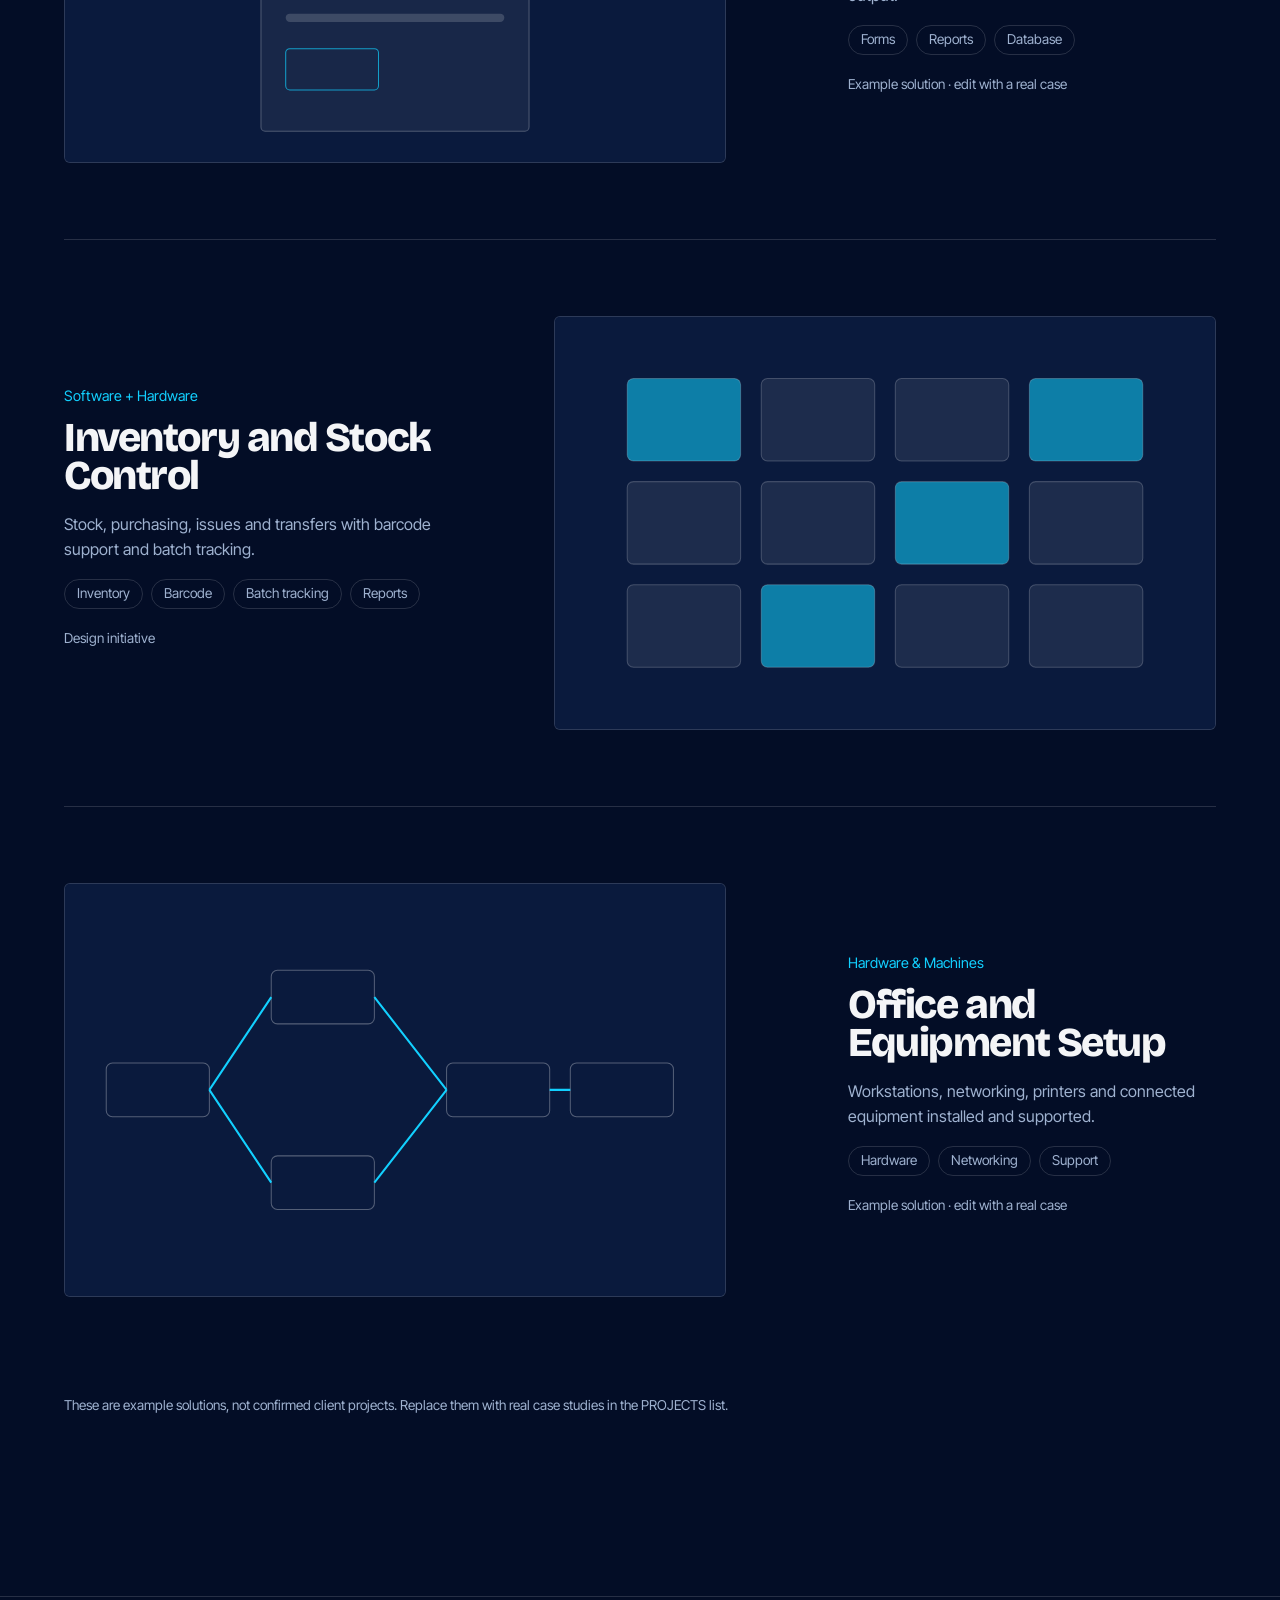
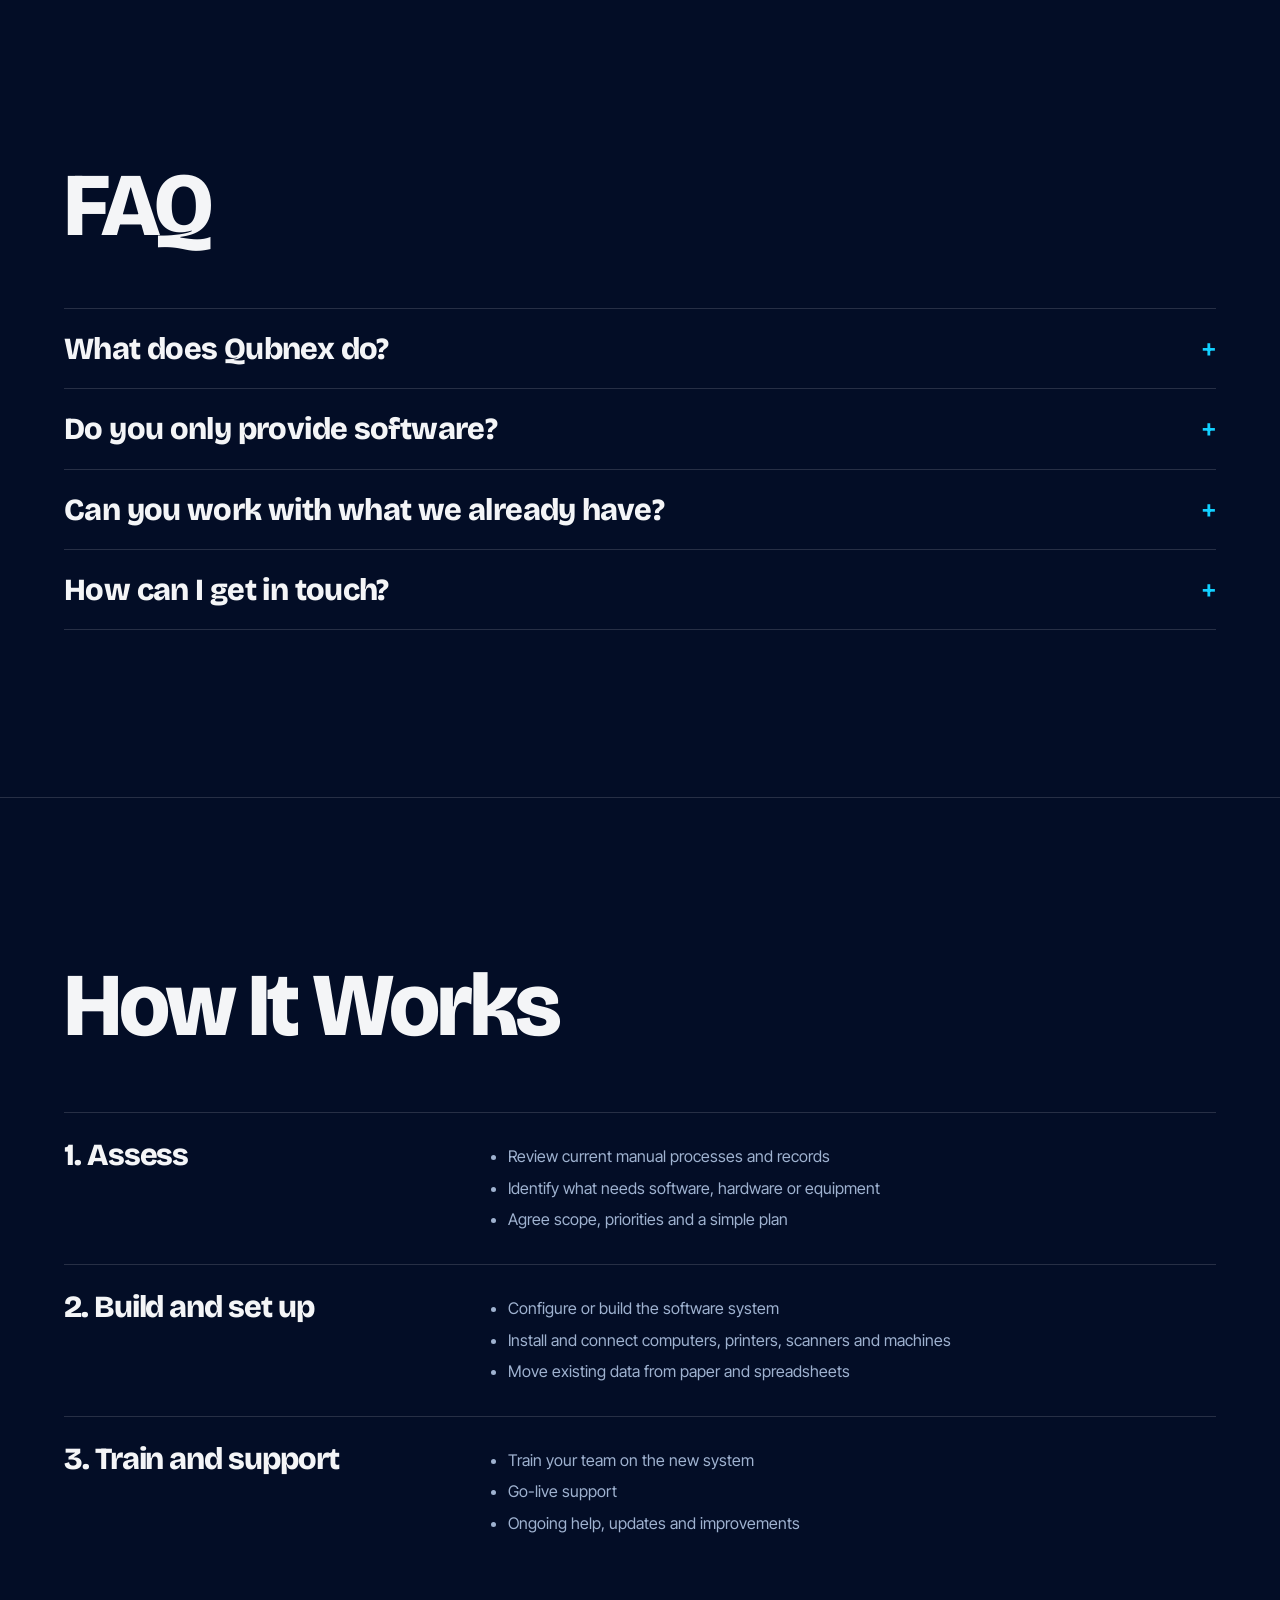
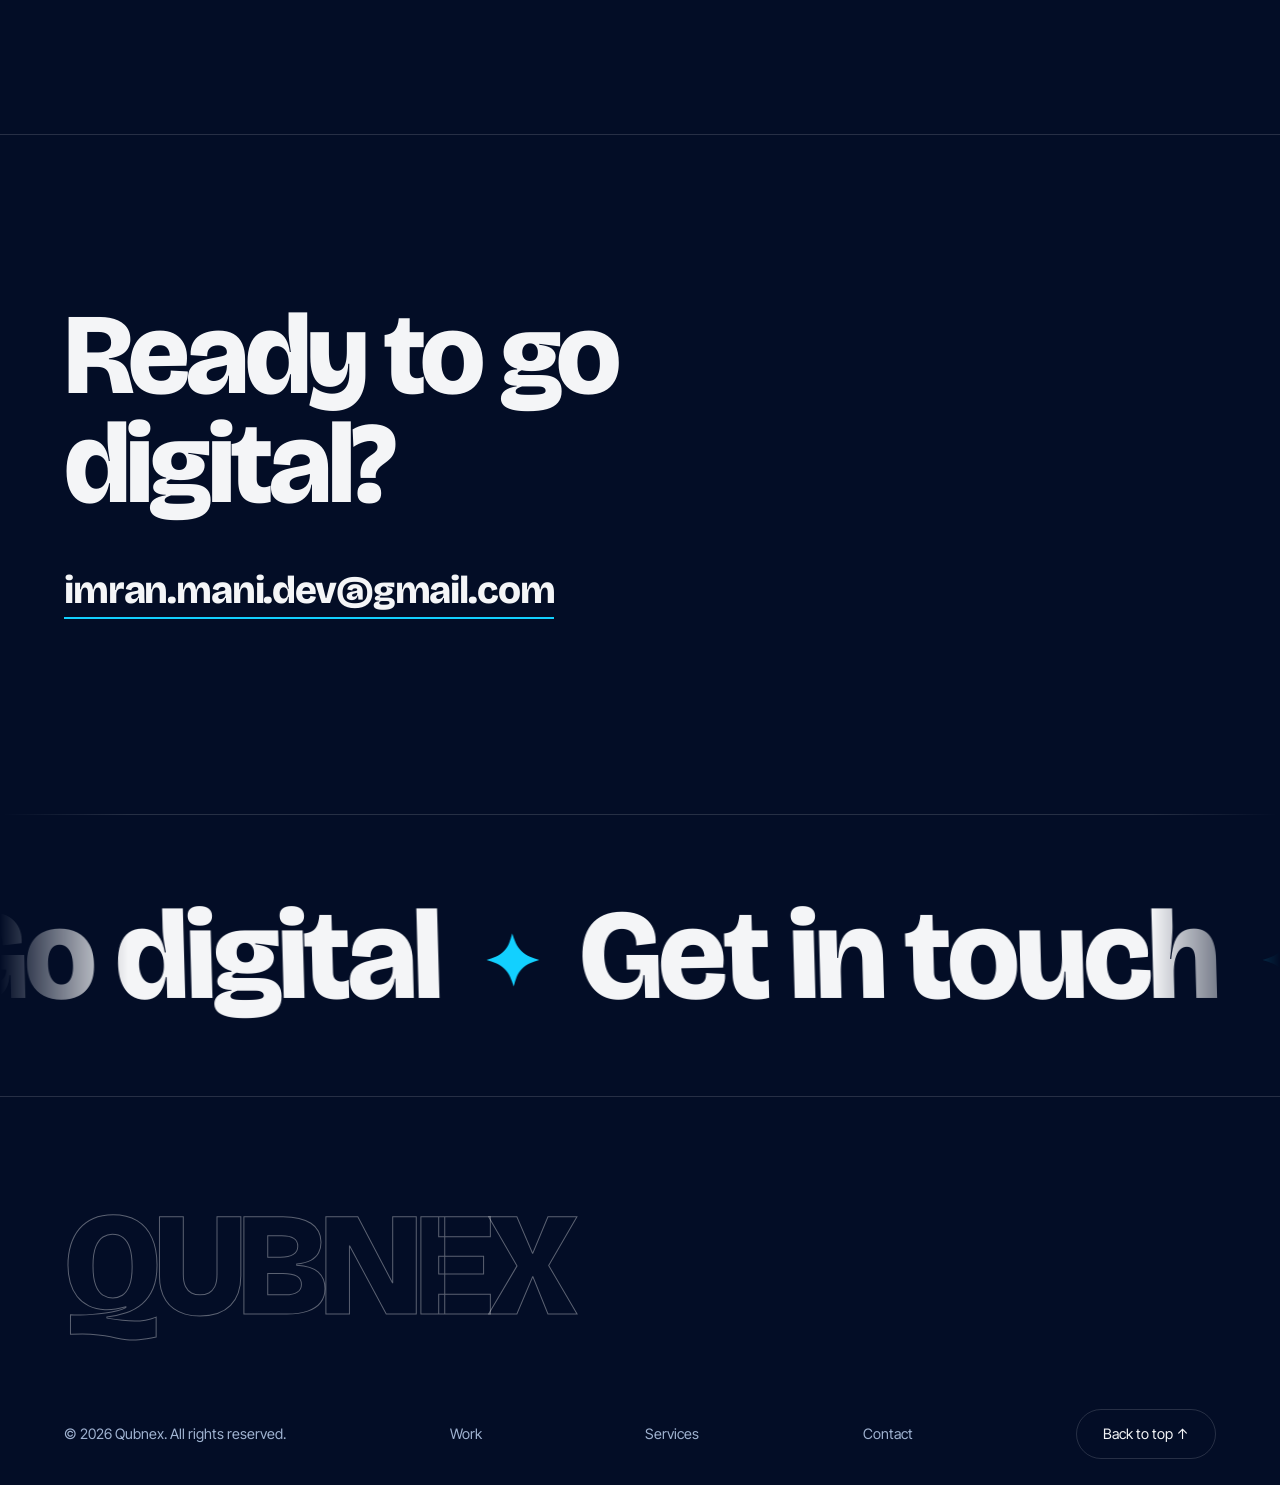
==== commit ee33e34d: "Update index.html" ====
--- a/index.html
+++ b/index.html
@@ -15,7 +15,9 @@
 <meta name="twitter:card" content="summary">
 <meta name="twitter:title" content="Qubnex Technologies | Digital Systems for Your Business">
 <meta name="twitter:description" content="From paper and spreadsheets to connected software, hardware and machines.">
-<!-- When you move this to your own domain, also add: <link rel="canonical" href="https://YOUR-DOMAIN/"> and <meta property="og:url" content="https://YOUR-DOMAIN/"> and an og:image -->
+<link rel="canonical" href="https://initial.imran-mani-dev.workers.dev/">
+<meta property="og:url" content="https://initial.imran-mani-dev.workers.dev/">
+<meta property="og:image" content="https://initial.imran-mani-dev.workers.dev/og-image.png">
 <title>Qubnex Technologies | Software, Hardware &amp; Digital Systems for Business</title>
 <link rel="icon" type="image/png" href="[data-uri]">
 <link rel="preconnect" href="https://fonts.googleapis.com">
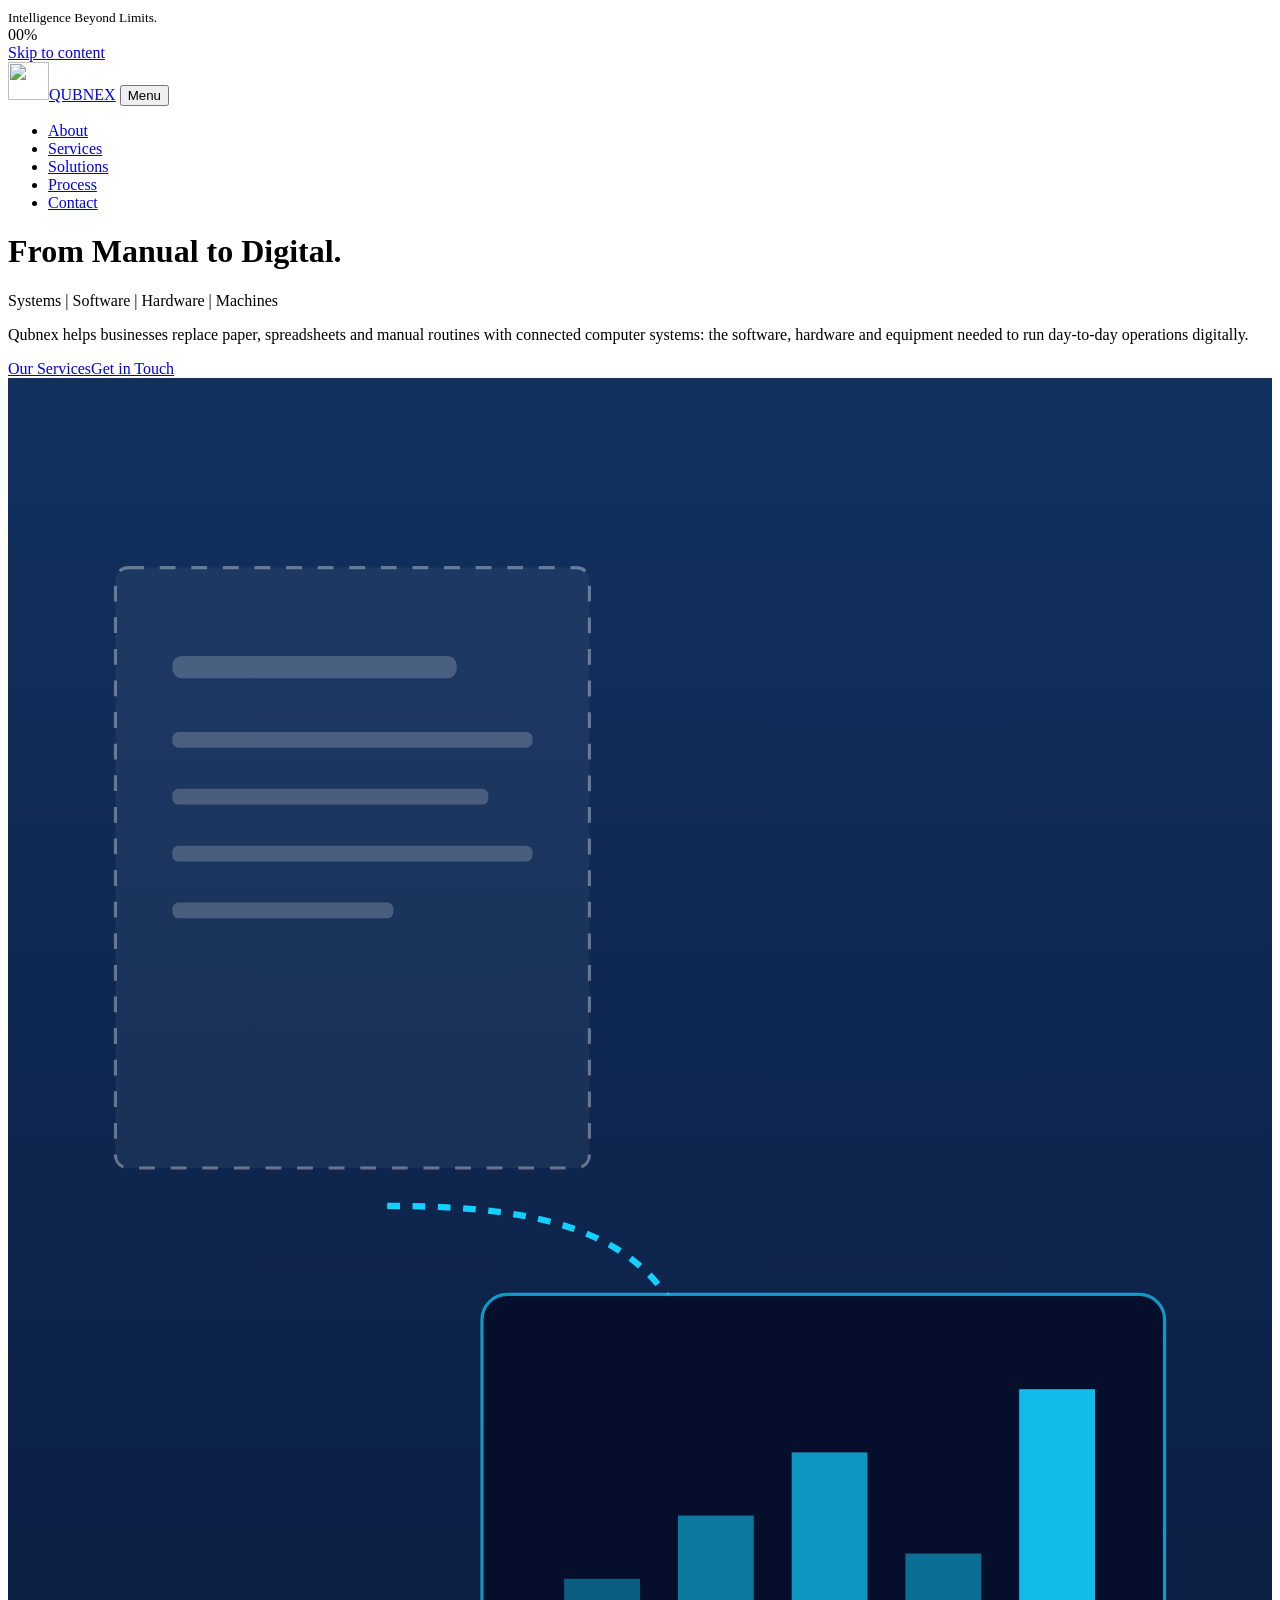
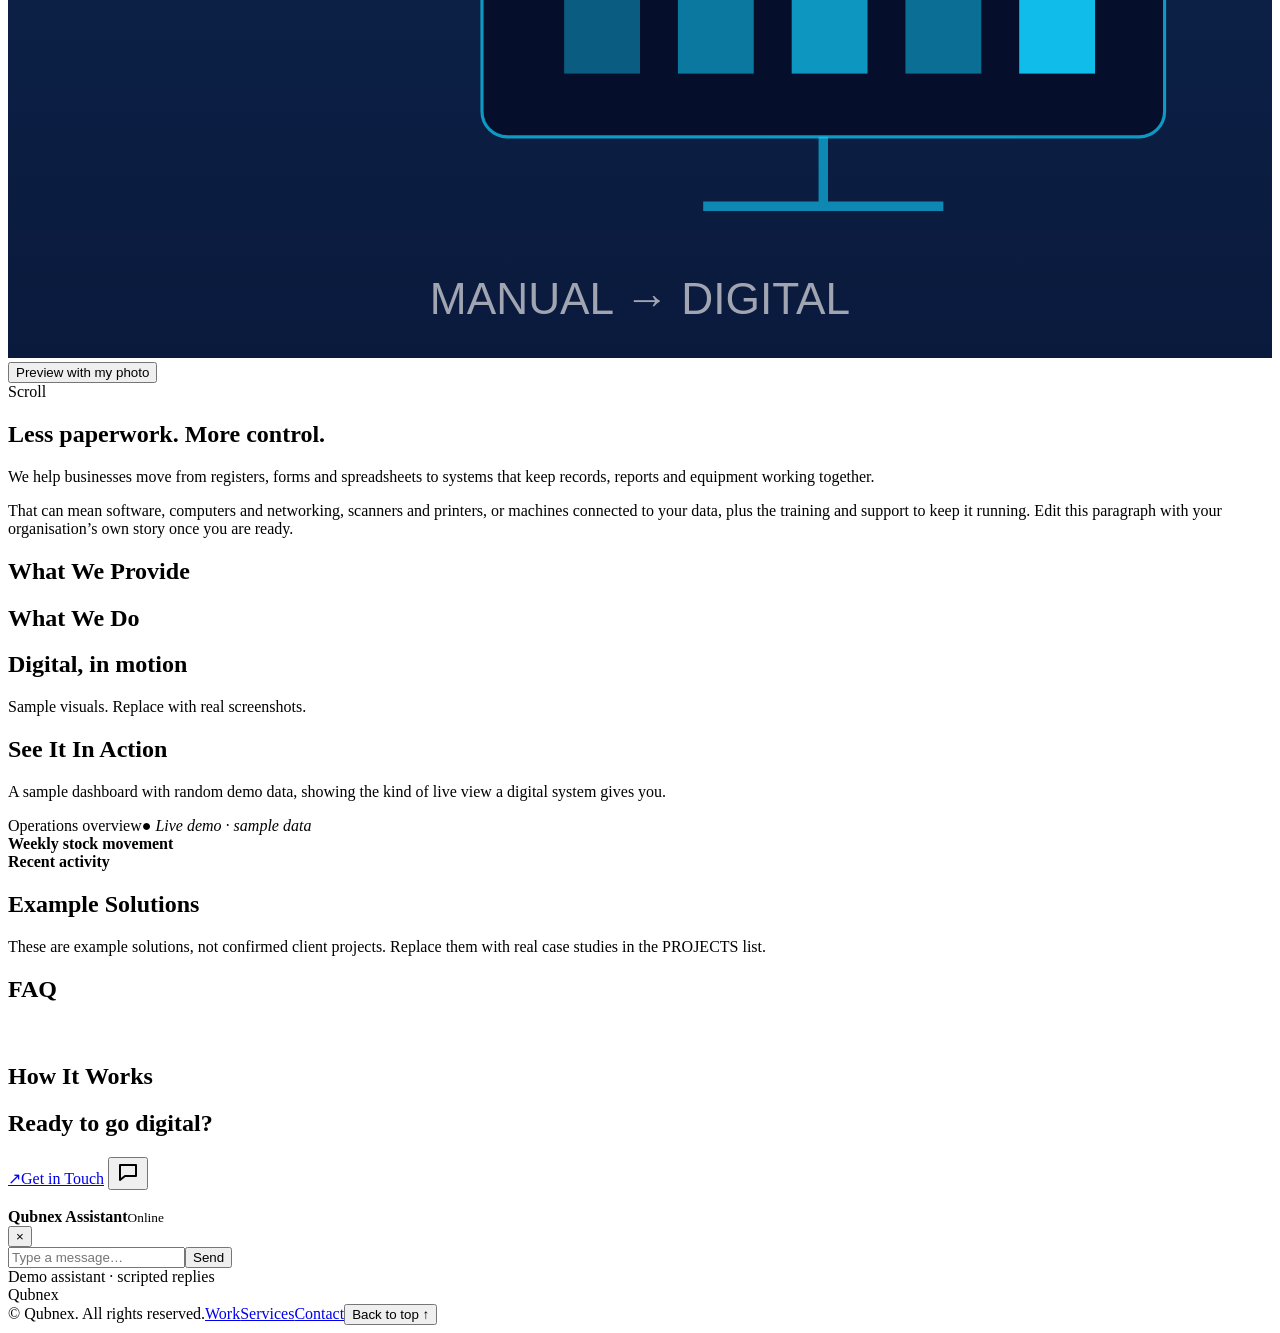
==== commit fda2b0d2: "Update fmt.Println message from 'Hello' to 'Goodbye'" ====
--- a/index.html
+++ b/index.html
@@ -19,270 +19,20 @@
 <meta property="og:url" content="https://initial.imran-mani-dev.workers.dev/">
 <meta property="og:image" content="https://initial.imran-mani-dev.workers.dev/og-image.png">
 <title>Qubnex Technologies | Software, Hardware &amp; Digital Systems for Business</title>
-<link rel="icon" type="image/png" href="[data-uri]">
+<!-- Favicon: save your original favicon image as favicon.png (or paste the original data: URI back here) -->
+<link rel="icon" type="image/png" href="favicon.png">
 <link rel="preconnect" href="https://fonts.googleapis.com">
 <link rel="preconnect" href="https://fonts.gstatic.com" crossorigin>
 <link href="https://fonts.googleapis.com/css2?family=Bricolage+Grotesque:opsz,wght@12..96,500;12..96,800&family=Inter+Tight:wght@400;500&display=swap" rel="stylesheet">
-<style>
-:root{
-  /* ---- Portrait motion settings (edit freely) ---- */
-  --tilt-y:-16;        /* default rotateY, degrees */
-  --tilt-x:3;          /* default rotateX, degrees */
-  --tilt-z:2;          /* default rotateZ, degrees */
-  --hover-y:10;        /* extra rotateY range on pointer move, degrees */
-  --scroll-y:14;       /* extra rotateY across the hero while scrolling, degrees */
-  --intro-ms:1600ms;   /* entrance duration */
-  --intensity:1;       /* overall movement multiplier (reduced on mobile automatically) */
-  /* ---- Theme ---- */
-  --bg:#030d26; --bg2:#0a1a3d; --ink:#f4f5f7; --mute:#9fb2d0; --line:rgba(255,255,255,.14); --accent:#12d0ff;
-  --display:"Bricolage Grotesque","Arial Narrow",Arial,sans-serif; --body:"Inter Tight",system-ui,-apple-system,"Segoe UI",sans-serif;
-  --pad:clamp(20px,5vw,72px);
-  color-scheme:dark;box-sizing:border-box;
-  padding-top:env(safe-area-inset-top,0px);padding-bottom:env(safe-area-inset-bottom,0px);
-}
-*,*::before,*::after{box-sizing:inherit}
-html{scroll-behavior:smooth;scroll-padding-top:calc(72px + env(safe-area-inset-top,0px))}
-body{margin:0;background:var(--bg);color:var(--ink);font:400 clamp(16px,1.1vw,18px)/1.6 var(--body);overflow-x:hidden;-webkit-font-smoothing:antialiased}
-a{color:inherit;text-decoration:none}
-:focus-visible{outline:2px solid var(--accent);outline-offset:4px;border-radius:2px}
-.wrap{padding-inline:var(--pad);max-width:1600px;margin-inline:auto}
-h1,h2,h3{font-family:var(--display);margin:0;line-height:.94;letter-spacing:-.035em;font-weight:800}
-
-header{position:fixed;inset:0 0 auto 0;z-index:20;padding-top:env(safe-area-inset-top,0px);background:linear-gradient(var(--bg) 45%,transparent)}
-.bar{display:flex;align-items:center;justify-content:space-between;height:72px}
-.logo{font:800 1.2rem var(--display);letter-spacing:-.03em}
-nav ul{display:flex;gap:clamp(18px,2.6vw,40px);list-style:none;margin:0;padding:0}
-nav a{position:relative;color:var(--mute);font-size:.95rem;padding:6px 0;transition:color .25s}
-nav a::after{content:"";position:absolute;left:0;right:0;bottom:0;height:1px;background:var(--accent);transform:scaleX(0);transform-origin:left;transition:transform .35s}
-nav a:hover,nav a.on{color:var(--ink)}nav a:hover::after,nav a.on::after{transform:scaleX(1)}
-.burger{display:none;background:none;border:1px solid var(--line);color:var(--ink);border-radius:99px;padding:8px 16px;font:inherit;cursor:pointer}
-
-/* hero */
-.hero{min-height:100svh;display:grid;grid-template-columns:1.3fr 1fr;align-items:center;gap:0 2vw;padding-top:100px;padding-bottom:48px;overflow-x:clip}
-.hero .txt{position:relative;z-index:2}
-.hero h1{font-size:clamp(3rem,7.6vw,8.6rem);max-width:9.5ch}
-.hero .sub{margin:26px 0 0;font:500 clamp(1rem,1.5vw,1.3rem)/1.3 var(--body);color:var(--accent)}
-.hero .lede{max-width:46ch;color:var(--mute);margin:14px 0 0}
-.cta{display:flex;flex-wrap:wrap;gap:14px;margin-top:34px}
-.btn{display:inline-block;border:1px solid var(--line);border-radius:99px;padding:12px 26px;font-weight:500;transition:background .25s,color .25s,border-color .25s}
-.btn.pri{background:var(--ink);color:var(--bg);border-color:var(--ink)}
-.btn.pri:hover{background:var(--accent);border-color:var(--accent);color:#fff}
-.btn:not(.pri):hover{border-color:var(--ink)}
-.stage{perspective:1100px;display:flex;justify-content:center;align-items:center;min-width:0;animation:rise 1.2s .15s cubic-bezier(.2,.7,.2,1) both}
-.card{position:relative;width:min(100%,460px);aspect-ratio:4/5;border-radius:6px;overflow:hidden;background:var(--bg2);border:1px solid var(--line);
-  transform-style:preserve-3d;will-change:transform;box-shadow:0 40px 80px -30px rgba(0,0,0,.8)}
-.card img,.card svg{position:absolute;inset:0;width:100%;height:100%;object-fit:cover;object-position:center top;display:block}
-.card img[hidden]{display:none}
-.card::after{content:"";position:absolute;inset:0;background:linear-gradient(115deg,rgba(255,255,255,.1),transparent 40%);pointer-events:none}
-.pick{display:block;margin:14px auto 0;background:none;border:0;color:var(--mute);font:inherit;font-size:.85rem;text-decoration:underline;text-underline-offset:3px;cursor:pointer}
-.pick:hover{color:var(--ink)}
-.hero .txt>*{animation:rise 1s both cubic-bezier(.2,.7,.2,1)}
-.hero h1{animation-delay:.05s}.hero .sub{animation-delay:.3s}.hero .lede{animation-delay:.42s}.hero .cta{animation-delay:.55s}
-@keyframes rise{from{opacity:0;transform:translateY(36px)}to{opacity:1;transform:none}}
-
-section{padding-block:clamp(80px,13vw,180px);border-top:1px solid var(--line)}
-h2{font-size:clamp(2.4rem,7vw,7.5rem)}
-.about .cols{display:grid;grid-template-columns:1fr 1fr;gap:clamp(24px,6vw,96px);margin-top:clamp(36px,6vw,80px)}
-.big{font-size:clamp(1.3rem,2.2vw,2rem);line-height:1.3;letter-spacing:-.01em;margin:0}
-.small{color:var(--mute);margin:0;max-width:54ch}
-
-.groups{display:grid;grid-template-columns:repeat(2,1fr);gap:clamp(28px,4vw,56px) clamp(24px,6vw,96px);margin-top:clamp(36px,6vw,72px)}
-.group h3{font:500 1.05rem var(--body);letter-spacing:0;color:var(--accent);padding-bottom:14px;border-bottom:1px solid var(--line)}
-.group ul{list-style:none;margin:0;padding:0}
-.group li{padding:12px 0;border-bottom:1px solid var(--line);font:500 clamp(1.05rem,1.5vw,1.3rem) var(--body);color:var(--mute);transition:color .3s,padding-left .3s}
-.group li:hover{color:var(--ink);padding-left:12px}
-
-.work .list{margin-top:clamp(28px,5vw,60px)}
-.project{display:grid;grid-template-columns:repeat(12,1fr);gap:24px;align-items:center;padding-block:clamp(36px,6vw,76px);border-top:1px solid var(--line)}
-.project:nth-child(odd) .vis{grid-column:1/8}.project:nth-child(odd) .info{grid-column:9/13}
-.project:nth-child(even) .vis{grid-column:6/13;grid-row:1}.project:nth-child(even) .info{grid-column:1/5;grid-row:1}
-.vis{aspect-ratio:16/10;border-radius:6px;overflow:hidden;background:var(--bg2);border:1px solid var(--line)}
-.vis svg{width:100%;height:100%;display:block;transition:transform .8s cubic-bezier(.2,.7,.2,1)}
-.project:hover .vis svg{transform:scale(1.04)}
-.info .cat{color:var(--accent);font-size:.9rem;margin:0 0 12px}
-.info h3{font-size:clamp(1.7rem,3.2vw,3rem);margin-bottom:16px}
-.info p{color:var(--mute);margin:0 0 16px}
-.tags{display:flex;flex-wrap:wrap;gap:8px;list-style:none;margin:0 0 16px;padding:0}
-.tags li{border:1px solid var(--line);border-radius:99px;padding:3px 12px;font-size:.85rem;color:var(--mute)}
-.status{font-size:.85rem;color:var(--mute)}
-.links{display:flex;gap:22px;margin-top:12px}.links a{border-bottom:1px solid var(--accent);padding-bottom:2px}.links a:hover{color:var(--accent)}
-
-.focus .rows{margin-top:clamp(32px,5vw,64px)}
-.row{display:grid;grid-template-columns:1fr 2fr;gap:clamp(16px,5vw,80px);padding:28px 0;border-top:1px solid var(--line)}
-.row h3{font-size:clamp(1.4rem,2.4vw,2.2rem)}
-.row ul{margin:0;padding-left:1.1em;color:var(--mute)}.row li{padding:3px 0}
-.row .meta{color:var(--mute);margin:8px 0 0;font-size:.95rem}
-.note{color:var(--mute);font-size:.85rem;margin-top:22px}
-
-.contact h2{font-size:clamp(2.4rem,9vw,9.5rem);max-width:11ch}
-.mail{display:inline-block;margin-top:clamp(28px,4vw,52px);font:800 clamp(1.2rem,3vw,2.6rem)/1.1 var(--display);letter-spacing:-.03em;border-bottom:2px solid var(--accent);padding-bottom:6px;overflow-wrap:anywhere;transition:color .25s}
-.mail:hover{color:var(--accent)}
-.social{display:flex;gap:24px;margin-top:28px;color:var(--mute)}.social a:hover{color:var(--ink)}
-footer{border-top:1px solid var(--line);padding-block:26px;color:var(--mute);font-size:.9rem}
-
-.rv{opacity:0;transform:translateY(26px);transition:opacity .9s,transform .9s cubic-bezier(.2,.7,.2,1)}.rv.in{opacity:1;transform:none}
-
-/* ---- studio-style sections ---- */
-.pre{position:fixed;inset:0;z-index:100;background:#020a1f;display:flex;align-items:flex-end;justify-content:space-between;padding:var(--pad);font:800 clamp(4rem,18vw,16rem)/.8 var(--display);letter-spacing:-.05em;transition:transform 1s cubic-bezier(.7,0,.2,1)}
-.pre small{font:500 .85rem var(--body);letter-spacing:.14em;text-transform:uppercase;color:var(--mute);align-self:flex-start}
-.pre.done{transform:translateY(-100%)}
-body.loading{overflow:hidden}
-body.loading :is(.hero .txt>*,.stage,.w>i){animation-play-state:paused}
-.svc{list-style:none;margin:clamp(28px,5vw,60px) 0 0;padding:0}
-.svc li{display:grid;grid-template-columns:60px 1fr minmax(0,.9fr) 40px;gap:20px;align-items:center;padding:clamp(18px,2.6vw,34px) 0;border-top:1px solid var(--line);transition:padding-left .4s}
-.svc li:last-child{border-bottom:1px solid var(--line)}
-.svc .n{color:var(--accent);font-size:.9rem}
-.svc h3{font-size:clamp(1.7rem,4.6vw,4.4rem);color:var(--mute);transition:color .3s}
-.svc p{margin:0;color:var(--mute);font-size:.95rem}
-.svc .ar{color:var(--accent);font-size:1.6rem;transition:transform .4s}
-.svc li:hover{padding-left:18px}.svc li:hover h3{color:var(--ink)}.svc li:hover .ar{transform:translate(6px,-6px)}
-.peek{position:fixed;left:0;top:0;width:min(30vw,360px);z-index:15;pointer-events:none}
-.pk{aspect-ratio:16/10;border-radius:6px;overflow:hidden;border:1px solid var(--line);background:var(--bg2);opacity:0;transform:scale(.7);transition:opacity .3s,transform .4s cubic-bezier(.2,.7,.2,1)}
-.pk svg{width:100%;height:100%;display:block}.peek.on .pk{opacity:1;transform:scale(1)}
-section.gal{padding-block:0}
-.gal .pin{overflow-x:auto;padding-block:clamp(60px,12vw,120px)}
-.ghead{margin-bottom:28px}.ghead h2{font-size:clamp(2.2rem,5vw,5rem)}.ghead .small{margin-top:10px}
-.gtrack{display:flex;gap:clamp(16px,2vw,28px);padding-inline:var(--pad);width:max-content;will-change:transform}
-.gcard{margin:0;flex:0 0 min(78vw,640px)}.gcard .vis{aspect-ratio:16/10}
-.gcard figcaption{margin-top:12px;color:var(--mute)}.gcard figcaption span{color:var(--accent);margin-right:10px}
-.gal.pinned .pin{position:sticky;top:0;height:100svh;overflow:hidden;display:flex;flex-direction:column;justify-content:center;padding-block:0}
-.faq details{border-top:1px solid var(--line);padding:22px 0}.faq details:last-child{border-bottom:1px solid var(--line)}
-.faq summary{list-style:none;cursor:pointer;display:flex;justify-content:space-between;gap:20px;font:800 clamp(1.2rem,2.4vw,2rem)/1.15 var(--display);letter-spacing:-.02em}
-.faq summary::-webkit-details-marker{display:none}
-.faq summary::after{content:"+";color:var(--accent);font-weight:500;transition:transform .35s}
-.faq details[open] summary::after{transform:rotate(45deg)}
-.faq .ans{color:var(--mute);max-width:70ch;margin:14px 0 0;animation:fadeIn .5s both}
-@keyframes fadeIn{from{opacity:0;transform:translateY(-8px)}}
-.giant{font:800 clamp(2.4rem,11.5vw,13rem)/.9 var(--display);letter-spacing:-.05em;text-transform:uppercase;color:transparent;-webkit-text-stroke:1px rgba(255,255,255,.35);padding-block:clamp(30px,6vw,80px);overflow-wrap:anywhere;transition:color .5s}
-.giant:hover{color:var(--ink)}
-.frow{display:flex;flex-wrap:wrap;gap:16px 32px;justify-content:space-between;align-items:center}
-.frow a{color:var(--mute)}.frow a:hover{color:var(--ink)}
-.up{background:none;color:var(--ink);cursor:pointer;font:inherit}
-@media (max-width:860px){.svc li{grid-template-columns:36px 1fr}.svc p{grid-column:2}.svc .ar{display:none}}
-@media (prefers-reduced-motion:reduce){.pre{display:none}}
-/* ---- extra motion ---- */
-.progress{position:fixed;top:env(safe-area-inset-top,0px);left:0;right:0;height:2px;background:var(--accent);transform:scaleX(var(--p,0));transform-origin:left;z-index:30}
-header{transition:transform .45s cubic-bezier(.2,.7,.2,1)}header.hide{transform:translateY(-100%)}
-.hero{position:relative}
-.aura{position:absolute;inset:0;z-index:0;pointer-events:none}
-.aura::before{content:"";position:absolute;width:46vw;height:46vw;max-width:640px;max-height:640px;right:2%;top:8%;border-radius:50%;background:radial-gradient(circle,rgba(18,208,255,.24),transparent 65%);filter:blur(30px);animation:drift 14s ease-in-out infinite alternate}
-.aura::after{content:"";position:absolute;inset:0;background:radial-gradient(480px circle at var(--mx,30%) var(--my,40%),rgba(18,208,255,.12),transparent 60%)}
-@keyframes drift{to{transform:translate(-6vw,8vh) scale(1.18)}}
-.hero .txt>h1{animation:none}
-.w{display:inline-block;overflow:hidden;vertical-align:top;padding-bottom:.1em;margin-bottom:-.1em}
-.w>i{display:inline-block;font-style:normal;transform:translateY(108%);animation:up 1.1s cubic-bezier(.2,.7,.2,1) forwards;animation-delay:calc(var(--i)*80ms + 120ms)}
-@keyframes up{to{transform:none}}
-.hint{position:absolute;left:var(--pad);bottom:18px;display:flex;align-items:center;gap:12px;color:var(--mute);font-size:.75rem;letter-spacing:.16em;text-transform:uppercase}
-.hint i{width:1px;height:44px;background:linear-gradient(var(--accent),transparent);transform-origin:top;animation:grow 2.2s ease-in-out infinite}
-@keyframes grow{0%{transform:scaleY(0)}55%{transform:scaleY(1);opacity:1}100%{transform:scaleY(1);opacity:0}}
-.marquee{border-top:1px solid var(--line);padding-block:clamp(22px,3vw,40px);overflow:hidden;-webkit-mask-image:linear-gradient(90deg,transparent,#000 10%,#000 90%,transparent);mask-image:linear-gradient(90deg,transparent,#000 10%,#000 90%,transparent)}
-.track{display:flex;width:max-content;animation:marq 42s linear infinite}
-.track{animation:none;will-change:transform}
-.marquee+.marquee{border-top:0;padding-top:0}
-.track.fill span{color:var(--ink);-webkit-text-stroke:0}.track.fill span:hover{color:var(--accent)}
-.marquee.big{padding-block:clamp(40px,6vw,90px)}.marquee.big .track span{font-size:clamp(3rem,10vw,9rem)}
-.cur{position:fixed;left:0;top:0;width:14px;height:14px;border:1px solid var(--accent);border-radius:50%;pointer-events:none;z-index:50;opacity:0;transition:width .25s,height .25s,background .25s,opacity .3s}
-.cur.big{width:60px;height:60px;background:rgba(18,208,255,.16)}
-@media (hover:none){.cur{display:none}}
-.track span{font:800 clamp(1.6rem,4.2vw,3.6rem)/1 var(--display);letter-spacing:-.03em;color:transparent;-webkit-text-stroke:1px rgba(255,255,255,.4);white-space:nowrap;transition:color .3s}
-.track span:hover{color:var(--ink)}
-.track span::after{content:"✦";color:var(--accent);-webkit-text-stroke:0;margin:0 .6em;font-size:.55em;vertical-align:middle}
-@keyframes marq{to{transform:translateX(-50%)}}
-.group.in li{animation:liin .7s cubic-bezier(.2,.7,.2,1) both;animation-delay:calc(var(--i)*70ms + 150ms)}
-@keyframes liin{from{opacity:0;transform:translateX(-16px)}to{opacity:1;transform:none}}
-.project .vis{clip-path:inset(0 0 100% 0);transition:clip-path 1.3s cubic-bezier(.7,0,.2,1) .15s}
-.project.in .vis{clip-path:inset(0)}
-.btn{transition:background .25s,color .25s,border-color .25s,transform .25s}
-@media (max-width:860px){.hint{display:none}}
-@media (prefers-reduced-motion:reduce){.w>i{transform:none}.project .vis{clip-path:none}.group li{opacity:1}}
-
-@media (max-width:860px){
-  :root{--intensity:.45}
-  .burger{display:block}
-  nav{position:fixed;inset:calc(72px + env(safe-area-inset-top,0px)) 0 auto 0;background:var(--bg);border-bottom:1px solid var(--line);padding:12px var(--pad) 24px;display:none}
-  nav.open{display:block}nav ul{flex-direction:column;gap:6px}nav a{display:block;font-size:1.4rem;padding:10px 0;color:var(--ink)}
-  .hero{grid-template-columns:1fr;gap:36px;padding-top:92px}
-  .stage{order:-1}.card{width:min(72%,340px)}
-  .hero h1{max-width:none;font-size:clamp(2.8rem,13vw,5rem)}
-  .about .cols,.groups,.row{grid-template-columns:1fr}
-  .project .vis,.project .info{grid-column:1/-1!important;grid-row:auto!important}
-}
-*{scrollbar-width:none;-ms-overflow-style:none}*::-webkit-scrollbar{display:none}
-.logo{display:flex;align-items:center;gap:10px}
-#logo{text-transform:uppercase;letter-spacing:.06em;font-size:1.15rem}
-#logo b{font-weight:800;background:linear-gradient(135deg,#19e6ff,#1a5cff);-webkit-background-clip:text;background-clip:text;color:transparent}
-/* ---- demo dashboard + chat ---- */
-.dash .frame{margin-top:clamp(28px,5vw,60px);border:1px solid var(--line);border-radius:14px;background:var(--bg2);overflow:hidden}
-.dtop{display:flex;align-items:center;gap:8px;padding:12px 16px;border-bottom:1px solid var(--line);color:var(--mute);font-size:.85rem}
-.dtop i{width:10px;height:10px;border-radius:50%;background:rgba(255,255,255,.18)}.dtop span{margin-left:12px}.dtop em{margin-left:auto;font-style:normal;color:var(--accent)}
-.kpis{display:grid;grid-template-columns:repeat(4,1fr);border-bottom:1px solid var(--line)}
-.kpi{padding:clamp(16px,2vw,28px);border-right:1px solid var(--line)}.kpi:last-child{border-right:0}
-.kpi small{color:var(--mute)}.kpi b{display:block;font:800 clamp(1.6rem,3.4vw,3rem)/1.1 var(--display);letter-spacing:-.03em}.kpi span{font-size:.8rem;color:#35e08a}
-.dgrid{display:grid;grid-template-columns:1.2fr 1fr}
-.dchart{padding:clamp(16px,2vw,28px);border-right:1px solid var(--line)}
-.bars{display:flex;align-items:flex-end;gap:10px;height:200px;margin-top:16px}
-.bars div{flex:1;background:linear-gradient(var(--accent),#1a5cff);border-radius:4px 4px 0 0;height:0;transition:height 1.1s cubic-bezier(.2,.7,.2,1)}
-.days{display:flex;gap:10px;color:var(--mute);font-size:.75rem;margin-top:8px}.days span{flex:1;text-align:center}
-.dlist{padding:clamp(16px,2vw,28px)}.dlist table{width:100%;border-collapse:collapse;font-size:.88rem;margin-top:10px}
-.dlist td{padding:9px 0;border-bottom:1px solid var(--line)}.dlist td:last-child{text-align:right;color:var(--mute)}
-.tag{display:inline-block;border-radius:99px;padding:1px 10px;font-size:.75rem;border:1px solid var(--line)}
-.tag.ok{color:#35e08a;border-color:rgba(53,224,138,.4)}.tag.wait{color:#ffc857;border-color:rgba(255,200,87,.4)}.tag.act{color:var(--accent);border-color:rgba(18,208,255,.4)}
-.chatbtn{position:fixed;right:var(--pad);bottom:calc(18px + env(safe-area-inset-bottom,0px));z-index:26;width:50px;height:50px;border-radius:50%;border:0;background:linear-gradient(135deg,#19e6ff,#1a5cff);color:#02122e;cursor:pointer;display:grid;place-items:center;box-shadow:0 10px 30px -8px rgba(18,208,255,.6);transition:transform .3s}
-.chatbtn:hover{transform:scale(1.08)}body .fab{right:calc(var(--pad) + 64px)}
-.chat{position:fixed;right:var(--pad);bottom:calc(84px + env(safe-area-inset-bottom,0px));z-index:27;width:min(360px,calc(100vw - 2*var(--pad)));height:min(520px,calc(100svh - 150px));display:flex;flex-direction:column;background:var(--bg2);border:1px solid var(--line);border-radius:14px;overflow:hidden;box-shadow:0 30px 80px -20px rgba(0,0,0,.8);opacity:0;transform:translateY(16px) scale(.97);pointer-events:none;visibility:hidden;transition:opacity .3s,transform .3s,visibility 0s .3s}
-.chat.open{opacity:1;transform:none;pointer-events:auto;visibility:visible;transition:opacity .3s,transform .3s}
-.chhead{display:flex;align-items:center;gap:12px;padding:14px 16px;border-bottom:1px solid var(--line)}.chhead img{height:30px;width:auto}
-.chhead b{display:block;font-size:.95rem}.chhead small{color:var(--mute);display:flex;align-items:center;gap:6px}.chhead small::before{content:"";width:7px;height:7px;border-radius:50%;background:#35e08a}
-.chhead button{margin-left:auto;background:none;border:0;color:var(--mute);font-size:1.5rem;line-height:1;cursor:pointer}
-.chlog{flex:1;overflow-y:auto;padding:16px;display:flex;flex-direction:column;gap:10px}
-.msg{max-width:84%;padding:10px 14px;border-radius:14px;font-size:.92rem;line-height:1.45;animation:fadeIn .35s both}
-.msg.bot{background:rgba(255,255,255,.07);border-bottom-left-radius:4px;align-self:flex-start}
-.msg.me{background:var(--accent);color:#02122e;border-bottom-right-radius:4px;align-self:flex-end}
-.msg time{display:block;font-size:.7rem;opacity:.6;margin-top:4px}
-.msg.typing{display:flex;gap:4px;padding:14px}.typing i{width:6px;height:6px;border-radius:50%;background:var(--mute);animation:blink 1s infinite}.typing i:nth-child(2){animation-delay:.15s}.typing i:nth-child(3){animation-delay:.3s}
-@keyframes blink{0%,60%,100%{opacity:.25}30%{opacity:1}}
-.chips{display:flex;flex-wrap:wrap;gap:8px;padding:0 16px 12px}
-.chips button{background:none;border:1px solid var(--line);color:var(--ink);border-radius:99px;padding:6px 12px;font:inherit;font-size:.82rem;cursor:pointer;transition:border-color .2s,color .2s}.chips button:hover{border-color:var(--accent);color:var(--accent)}
-.chform{display:flex;gap:8px;padding:12px;border-top:1px solid var(--line)}
-.chform input{flex:1;min-width:0;background:rgba(255,255,255,.06);border:1px solid var(--line);border-radius:99px;color:var(--ink);padding:10px 16px;font:inherit;font-size:.92rem}
-.chform button{border:0;border-radius:99px;background:var(--accent);color:#02122e;padding:0 18px;cursor:pointer;font:inherit;font-weight:500}
-.chnote{text-align:center;color:var(--mute);font-size:.72rem;padding:0 12px 10px}
-@media (max-width:860px){.kpis{grid-template-columns:repeat(2,1fr)}.kpi:nth-child(2){border-right:0}.kpi:nth-child(-n+2){border-bottom:1px solid var(--line)}.dgrid{grid-template-columns:1fr}.dchart{border-right:0;border-bottom:1px solid var(--line)}}
-.skip{position:absolute;left:-999px;top:0}.skip:focus{left:12px;top:12px;z-index:200;background:#fff;color:#000;padding:8px 14px;border-radius:6px}
-.gcard .draw{stroke-dasharray:1400;stroke-dashoffset:1400;transition:stroke-dashoffset 2.2s cubic-bezier(.3,.7,.2,1)}
-.gcard.go .draw{stroke-dashoffset:0}
-.gcard .gdraw{stroke-dasharray:378;stroke-dashoffset:378;transition:stroke-dashoffset 2s cubic-bezier(.3,.7,.2,1)}
-.gcard.go .gdraw{stroke-dashoffset:var(--o)}
-.gcard .gb{transform-box:fill-box;transform-origin:left center;transform:scaleX(0);transition:transform 1.3s cubic-bezier(.2,.7,.2,1)}
-.gcard.go .gb{transform:none}
-.gcard .fd{opacity:0;transition:opacity 1s .6s}.gcard.go .fd{opacity:1}
-.pick{display:none}
-.navsoc{display:none}
-.fab{position:fixed;right:var(--pad);bottom:calc(18px + env(safe-area-inset-bottom,0px));z-index:25;display:flex;align-items:center;gap:12px;padding:6px 20px 6px 6px;border-radius:99px;background:var(--ink);color:var(--bg);font-weight:500;transform:translateY(160%);transition:transform .5s cubic-bezier(.2,.7,.2,1),background .25s,color .25s}
-.fab.show{transform:none}.fab:hover{background:var(--accent);color:#fff}
-.fab .av{display:grid;place-items:center;width:38px;height:38px;border-radius:50%;background:var(--bg);color:var(--ink)}
-.project .vis svg{transition:transform .8s cubic-bezier(.2,.7,.2,1),opacity .22s}
-@media (max-width:860px){
-  nav{inset:0;padding:calc(96px + env(safe-area-inset-top,0px)) var(--pad) calc(36px + env(safe-area-inset-bottom,0px));display:flex;flex-direction:column;justify-content:space-between;background:var(--bg);border:0;z-index:-1;clip-path:inset(0 0 100% 0);visibility:hidden;transition:clip-path .7s cubic-bezier(.7,0,.2,1),visibility 0s .7s}
-  nav.open{display:flex;clip-path:inset(0);visibility:visible;transition:clip-path .7s cubic-bezier(.7,0,.2,1)}
-  nav li{overflow:hidden}
-  nav a{font:800 clamp(2.4rem,12vw,4.5rem)/1.1 var(--display);letter-spacing:-.04em;color:var(--ink);transform:translateY(110%);transition:transform .7s cubic-bezier(.2,.7,.2,1)}
-  nav.open a{transform:none;transition-delay:calc(var(--k)*70ms + 250ms)}
-  nav a::after{display:none}
-  .navsoc{display:flex;flex-wrap:wrap;gap:12px 24px;color:var(--mute)}.navsoc a{font:400 1rem var(--body);letter-spacing:0;color:var(--mute);transform:none;transition:color .2s}
-  .navsoc a:hover{color:var(--ink)}
-}
-@media (prefers-reduced-motion:reduce){
-  html{scroll-behavior:auto}*,*::before,*::after{animation:none!important;transition:none!important}.rv{opacity:1;transform:none}
-}
-</style>
+<link rel="stylesheet" href="style.css">
 </head>
 <body class="loading">
 <div class="pre" id="pre" aria-hidden="true"><small>Intelligence Beyond Limits.</small><div><span id="pct">00</span>%</div></div>
 <div class="progress" aria-hidden="true"></div>
 <a class="skip" href="#top">Skip to content</a>
 <header><div class="wrap bar">
-  <a class="logo" href="#top" aria-label="Qubnex, back to top"><img src="[data-uri]" alt="" width="41" height="38"><span id="logo">QUBNEX</span></a>
+  <!-- Logo: save your original logo image as logo.png (or paste the original data: URI back into src) -->
+  <a class="logo" href="#top" aria-label="Qubnex, back to top"><img src="logo.png" alt="" width="41" height="38"><span id="logo">QUBNEX</span></a>
   <button class="burger" aria-expanded="false" aria-controls="nav">Menu</button>
   <nav id="nav" aria-label="Main"><ul>
     <li><a href="#about">About</a></li><li><a href="#services">Services</a></li><li><a href="#work">Solutions</a></li>
@@ -374,327 +124,6 @@
 <footer><div class="wrap"><div class="giant" id="giant">Qubnex</div>
 <div class="frow"><span>© <span id="yr"></span> <span id="fname">Qubnex</span>. All rights reserved.</span><a href="#work">Work</a><a href="#services">Services</a><a href="#contact">Contact</a><button class="btn up" id="up">Back to top ↑</button></div></div></footer>
 
-<script>
-/* ============ EDIT YOUR CONTENT HERE ============ */
-const CONFIG = {
-  name: "Qubnex",
-  portraitSrc: "",                          // e.g. "portrait.jpg" (leave empty to show the placeholder)
-  portraitAlt: "Qubnex: manual work becoming a digital system",
-  email: "imran.mani.dev@gmail.com",          // replace
-  social: [ /* {label:"LinkedIn", url:"https://linkedin.com/in/..."}, {label:"GitHub", url:"https://github.com/..."} */ ]
-};
-const TOOLKIT = {
-  "Software & Systems": ["ERP and inventory systems","Oracle APEX applications","Oracle EBS R12 support","Reports and dashboards","Database design (SQL and PL/SQL)"],
-  "Hardware & Infrastructure": ["Computers and workstations","Servers and networking","Barcode scanners","Label and receipt printers","Backup and security"],
-  "Machines & Equipment": ["Machine and equipment integration","Point-of-sale and counter systems","Scanning and weighing devices","Automatic data capture"],
-  "Support & Training": ["Requirements review","Installation and setup","Data migration from paper and Excel","Staff training","Ongoing support"]
-};
-const PROJECTS = [
-  {title:"Paper-to-Digital Records", category:"Software", status:"Example solution · edit with a real case", v:"report",
-   desc:"Moving registers, forms and spreadsheets into one searchable system with reports and print-ready output.", tech:["Forms","Reports","Database"], demo:"", code:""},
-  {title:"Inventory and Stock Control", category:"Software + Hardware", status:"Design initiative", v:"grid",
-   desc:"Stock, purchasing, issues and transfers with barcode support and batch tracking.", tech:["Inventory","Barcode","Batch tracking","Reports"], demo:"", code:""},
-  {title:"Office and Equipment Setup", category:"Hardware & Machines", status:"Example solution · edit with a real case", v:"flow",
-   desc:"Workstations, networking, printers and connected equipment installed and supported.", tech:["Hardware","Networking","Support"], demo:"", code:""}
-];
-/* Experience: add verified entries to show a timeline instead of "Technical Focus".
-   {org:"", title:"", start:"", end:"", responsibilities:[], projects:[], tech:[]} */
-const EXPERIENCE = [];
-const FOCUS = [
-  {h:"1. Assess", items:["Review current manual processes and records","Identify what needs software, hardware or equipment","Agree scope, priorities and a simple plan"]},
-  {h:"2. Build and set up", items:["Configure or build the software system","Install and connect computers, printers, scanners and machines","Move existing data from paper and spreadsheets"]},
-  {h:"3. Train and support", items:["Train your team on the new system","Go-live support","Ongoing help, updates and improvements"]}
-];
-const FOCUS_OLD = [
-  {h:"Oracle APEX", items:["Building and styling forms and reports","Page items and application processes","JavaScript and CSS customization","Responsive user interfaces","HTML reports from PL/SQL functions returning CLOB","Browser print workflows and Save as PDF","A4 landscape layouts and print CSS","Troubleshooting hidden columns, page breaks and spacing","Investigating report performance"]},
-  {h:"SQL and PL/SQL", items:["Queries, joins and data retrieval","Package functions and procedures","CLOB-based report generation","Data investigation and validation","Troubleshooting SQL and Oracle errors","Invoice, distribution and financial reporting data","Database relationships and application data flows"]},
-  {h:"Oracle EBS R12", items:["Forms personalization and custom rules","Descriptive flexfield context and segment investigation","Concurrent request troubleshooting and logs","Quality-plan information lookup","Accounts Payable invoice and distribution data","Financial calculations and base-amount updates"]}
-];
-/* ================================================= */
-
-const esc = s => String(s).replace(/[&<>"]/g, c => ({"&":"&amp;","<":"&lt;",">":"&gt;",'"':"&quot;"}[c]));
-const $ = id => document.getElementById(id);
-$("logo").textContent = $("fname").textContent = CONFIG.name;
-$("logo").innerHTML = esc(CONFIG.name.slice(0,-1)) + "<b>" + esc(CONFIG.name.slice(-1)) + "</b>";
-
-$("groups").innerHTML = Object.entries(TOOLKIT).map(([g,a]) => `<div class="group rv"><h3>${esc(g)}</h3><ul>${a.map((i,n)=>`<li style="--i:${n}">${esc(i)}</li>`).join("")}</ul></div>`).join("");
-
-const art = {
-  report:`<rect x="190" y="30" width="260" height="340" rx="4" fill="#f4f5f7" fill-opacity=".06" stroke="#fff" stroke-opacity=".25"/><rect x="214" y="58" width="120" height="12" rx="6" fill="#12d0ff"/>${[100,126,152,178,204,230,256].map(y=>`<rect x="214" y="${y}" width="212" height="8" rx="4" fill="#fff" fill-opacity=".16"/>`).join("")}<rect x="214" y="290" width="90" height="40" rx="4" fill="none" stroke="#12d0ff" stroke-opacity=".7"/>`,
-  flow:`${[[90,200],[250,110],[250,290],[420,200],[540,200]].map(([x,y])=>`<rect x="${x-50}" y="${y-26}" width="100" height="52" rx="6" fill="#0a1a3d" stroke="#fff" stroke-opacity=".3"/>`).join("")}<path d="M140 200 L200 110 M140 200 L200 290 M300 110 L370 200 M300 290 L370 200 M470 200 L490 200" stroke="#12d0ff" stroke-width="2" fill="none"/>`,
-  grid:`${[0,1,2].map(r=>[0,1,2,3].map(c=>`<rect x="${70+c*130}" y="${60+r*100}" width="110" height="80" rx="6" fill="${(r+c)%3==0?"#12d0ff":"#fff"}" fill-opacity="${(r+c)%3==0?.55:.08}" stroke="#fff" stroke-opacity=".2"/>`).join("")).join("")}`
-};
-$("projects").innerHTML = PROJECTS.map(p => `<article class="project rv"><div class="vis"><svg viewBox="0 0 640 400" preserveAspectRatio="xMidYMid slice" aria-hidden="true"><rect width="640" height="400" fill="#0a1a3d"/>${art[p.v]||""}</svg></div>
-<div class="info"><p class="cat">${esc(p.category)}</p><h3>${esc(p.title)}</h3><p>${esc(p.desc)}</p>
-<ul class="tags">${p.tech.map(t=>`<li>${esc(t)}</li>`).join("")}</ul><span class="status">${esc(p.status)}</span>
-<div class="links">${p.demo?`<a href="${esc(p.demo)}" target="_blank" rel="noopener">Live demo</a>`:""}${p.code?`<a href="${esc(p.code)}" target="_blank" rel="noopener">Source code</a>`:""}</div></div></article>`).join("");
-
-if (EXPERIENCE.length) {
-  $("focusTitle").textContent = "Experience";
-  $("focusRows").innerHTML = EXPERIENCE.map(e => `<div class="row rv"><div><h3>${esc(e.title)}</h3><p class="meta">${esc(e.org)} · ${esc(e.start)} – ${esc(e.end)}</p></div><div><ul>${(e.responsibilities||[]).map(x=>`<li>${esc(x)}</li>`).join("")}</ul><p class="meta">${esc((e.tech||[]).join(", "))}</p></div></div>`).join("");
-} else {
-  $("focusRows").innerHTML = FOCUS.map(f => `<div class="row rv"><h3>${esc(f.h)}</h3><ul>${f.items.map(x=>`<li>${esc(x)}</li>`).join("")}</ul></div>`).join("");
-}
-$("mail").href = "mailto:" + CONFIG.email; $("mail").textContent = CONFIG.email;
-$("social").innerHTML = CONFIG.social.map(s=>`<a href="${esc(s.url)}" target="_blank" rel="noopener">${esc(s.label)}</a>`).join("");
-$("yr").textContent = new Date().getFullYear();
-
-/* nav */
-const burger = document.querySelector(".burger"), nav = $("nav");
-const setMenu = o => { nav.classList.toggle("open",o); burger.setAttribute("aria-expanded",o); burger.textContent = o?"Close":"Menu"; };
-burger.onclick = () => setMenu(!nav.classList.contains("open"));
-nav.onclick = e => { if (e.target.closest("a")) setMenu(false); };
-addEventListener("keydown", e => { if (e.key==="Escape") setMenu(false); });
-const links = [...nav.querySelectorAll("a")];
-const spy = new IntersectionObserver(es => es.forEach(e => e.isIntersecting && links.forEach(a => a.classList.toggle("on", a.getAttribute("href")==="#"+e.target.id))), {rootMargin:"-45% 0px -50% 0px"});
-document.querySelectorAll("main section").forEach(s => spy.observe(s));
-const rv = new IntersectionObserver(es => es.forEach(e => { if (e.isIntersecting){ e.target.classList.add("in"); rv.unobserve(e.target);} }), {threshold:.12});
-document.querySelectorAll(".rv").forEach(el => rv.observe(el));
-
-/* ---- preloader, services, gallery, FAQ, footer ---- */
-const reduceM = matchMedia("(prefers-reduced-motion: reduce)").matches;
-const pre = $("pre"), pct = $("pct");
-const endLoad = () => { pre.classList.add("done"); document.body.classList.remove("loading"); setTimeout(() => pre.remove(), 1100); };
-if (reduceM) endLoad(); else {
-  const s = performance.now();
-  (function f(n){ const p = Math.min(1,(n-s)/1500); pct.textContent = String(Math.round(p*100)).padStart(2,"0"); p < 1 ? requestAnimationFrame(f) : setTimeout(endLoad,250); })(s);
-  setTimeout(endLoad, 4500);
-}
-art.bars = [80,140,100,190,150,230].map((h,i)=>`<rect x="${110+i*70}" y="${300-h}" width="44" height="${h}" fill="#12d0ff" fill-opacity="${.3+i*.1}"/>`).join("");
-const mini = k => `<svg viewBox="0 0 640 400" preserveAspectRatio="xMidYMid slice" aria-hidden="true"><rect width="640" height="400" fill="#0a1a3d"/>${art[k]||""}</svg>`;
-const SERVICES = [
-  {t:"Business Software & ERP", d:"Inventory, purchasing, accounts and reporting systems that replace paper and spreadsheets.", v:"report"},
-  {t:"Hardware & Networks", d:"Computers, servers, networking and peripherals set up around how your business works.", v:"grid"},
-  {t:"Machines & Automation", d:"Connecting scanners, printers and equipment so data is captured automatically.", v:"flow"},
-  {t:"Support & Training", d:"Setup, data migration, staff training and help after go-live.", v:"bars"}
-];
-$("svc").innerHTML = SERVICES.map((s,i)=>`<li data-v="${s.v}"><span class="n">0${i+1}</span><h3>${esc(s.t)}</h3><p>${esc(s.d)}</p><span class="ar" aria-hidden="true">↗</span></li>`).join("");
-const peek = document.createElement("div"); peek.className = "peek"; peek.setAttribute("aria-hidden","true"); peek.innerHTML = '<div class="pk"></div>'; document.body.appendChild(peek);
-const pk = peek.firstChild; let px=0, py=0, tx=0, ty=0, loopOn=false, curLi=null;
-const ploop = () => { px += (tx-px)*.15; py += (ty-py)*.15; peek.style.transform = `translate(${px}px,${py}px) translate(-50%,-50%) rotate(${(tx-px)*.05}deg)`; if (peek.classList.contains("on") || Math.abs(tx-px) > .5) requestAnimationFrame(ploop); else loopOn = false; };
-if (matchMedia("(hover:hover) and (pointer:fine)").matches && !reduceM) {
-  const svc = $("svc");
-  svc.addEventListener("pointermove", e => {
-    tx = e.clientX + 170; ty = e.clientY; const li = e.target.closest("li");
-    if (li && li !== curLi) { curLi = li; pk.innerHTML = mini(li.dataset.v); }
-    if (li) { peek.classList.add("on"); if (!loopOn) { loopOn = true; px = tx; py = ty; requestAnimationFrame(ploop); } }
-  });
-  svc.addEventListener("pointerleave", () => { peek.classList.remove("on"); curLi = null; });
-}
-const GALLERY = (() => {
-  const r = (a,b) => Math.floor(a + Math.random()*(b-a+1));
-  const T = (x,y,t,o,c) => `<text x="${x}" y="${y}" fill="${c||"#9fb2d0"}" ${o||""}>${t}</text>`;
-  const head = t => `<text x="32" y="44" fill="#f4f5f7" font-size="20" font-weight="700">${t}</text>` + T(608,44,"Sample data",'text-anchor="end" font-size="12"');
-  const wrap = (label,body) => `<svg viewBox="0 0 640 400" preserveAspectRatio="xMidYMid meet" role="img" aria-label="${label}"><defs><linearGradient id="gbar" x1="0" x2="1"><stop offset="0" stop-color="#1a5cff"/><stop offset="1" stop-color="#12d0ff"/></linearGradient><linearGradient id="ga" x1="0" y1="0" x2="0" y2="1"><stop offset="0" stop-color="#12d0ff" stop-opacity=".35"/><stop offset="1" stop-color="#12d0ff" stop-opacity="0"/></linearGradient></defs><rect width="640" height="400" fill="#0a1a3d"/><g font-family="Arial,sans-serif" font-size="14">${body}</g></svg>`;
-  const line = () => {
-    const pts = Array.from({length:12}, (_,i) => [70+i*48, 320 - r(35,100)*2.4]);
-    const d = pts.map((p,i) => (i?"L":"M") + p[0] + " " + p[1]).join("");
-    const grid = [0,25,50,75,100].map(g => `<line x1="60" x2="610" y1="${320-g*2.4}" y2="${320-g*2.4}" stroke="rgba(255,255,255,.1)"/>` + T(20,324-g*2.4,g)).join("");
-    const m = "JFMAMJJASOND".split("").map((c,i) => T(70+i*48,346,c,'text-anchor="middle"')).join("");
-    return wrap("Line chart of monthly orders, sample data", head("Monthly orders") + grid + m + `<path class="fd" d="${d}L598 320L70 320Z" fill="url(#ga)"/><path class="draw" d="${d}" fill="none" stroke="#12d0ff" stroke-width="3" stroke-linejoin="round"/>` + pts.map(p => `<circle class="fd" cx="${p[0]}" cy="${p[1]}" r="4" fill="#030d26" stroke="#12d0ff" stroke-width="2"/>`).join(""));
-  };
-  const hbar = () => {
-    const names = ["Computers","Printers","Scanners","Networking","Consumables"];
-    return wrap("Bar chart of stock by category, sample data", head("Stock by category") + names.map((l,i) => { const v = r(25,95), y = 84+i*58; return T(32,y+20,l) + `<rect x="150" y="${y}" width="420" height="28" rx="4" fill="rgba(255,255,255,.06)"/><rect class="gb" x="150" y="${y}" width="${v*4.2}" height="28" rx="4" fill="url(#gbar)"/>` + T(150+v*4.2+8,y+19,v,"","#f4f5f7"); }).join(""));
-  };
-  const donut = () => {
-    const w = [r(30,60),r(15,30),r(8,20),r(3,10)], s = w.reduce((a,b)=>a+b), p = w.map(x => Math.round(x*100/s)); p[0] += 100 - p.reduce((a,b)=>a+b);
-    const C = 2*Math.PI*90, col = ["#12d0ff","#1a5cff","#7aa2ff","#3a4a7a"], nm = ["Completed","In progress","Pending","Cancelled"]; let off = 0;
-    const seg = p.map((x,i) => { const len = C*x/100, e = `<circle class="fd" cx="190" cy="215" r="90" fill="none" stroke="${col[i]}" stroke-width="38" stroke-dasharray="${len-2} ${C-len+2}" stroke-dashoffset="${-off}" transform="rotate(-90 190 215)"/>`; off += len; return e; }).join("");
-    const leg = p.map((x,i) => `<rect x="370" y="${130+i*48}" width="14" height="14" rx="3" fill="${col[i]}"/>` + T(394,142+i*48,nm[i]) + T(590,142+i*48,x+"%",'text-anchor="end"',"#f4f5f7")).join("");
-    return wrap("Donut chart of orders by status, sample data", head("Orders by status") + seg + T(190,214,r(300,900),'text-anchor="middle" font-size="32" font-weight="700"',"#f4f5f7") + T(190,238,"orders",'text-anchor="middle"') + leg);
-  };
-  const gauge = () => {
-    const v = r(72,98), st = [[r(80,200),"generated"],[r(10,40),"scheduled"],[r(0,3),"failed"]];
-    return wrap("Gauge of reports delivered on schedule, sample data", head("Reports on schedule") + `<path d="M200 270A120 120 0 0 1 440 270" fill="none" stroke="rgba(255,255,255,.08)" stroke-width="26" stroke-linecap="round"/><path class="gdraw" style="--o:${378*(1-v/100)}" d="M200 270A120 120 0 0 1 440 270" fill="none" stroke="url(#gbar)" stroke-width="26" stroke-linecap="round"/>` + T(320,262,v+"%",'text-anchor="middle" font-size="44" font-weight="700"',"#f4f5f7") + T(320,296,"delivered on time",'text-anchor="middle"') + st.map((x,i) => T(140+i*180,346,x[0],'text-anchor="middle" font-size="24" font-weight="700"',"#f4f5f7") + T(140+i*180,368,x[1],'text-anchor="middle" font-size="12"')).join(""));
-  };
-  return [{c:"Monthly orders",svg:line},{c:"Stock by category",svg:hbar},{c:"Orders by status",svg:donut},{c:"Reports on schedule",svg:gauge}];
-})();
-$("gtrack").innerHTML = GALLERY.map((g,i)=>`<figure class="gcard"><div class="vis">${g.svg()}</div><figcaption><span>0${i+1}</span>${esc(g.c)}</figcaption></figure>`).join("");
-const gal = $("gal"), gtrack = $("gtrack");
-const gio = new IntersectionObserver(es => es.forEach(e => { if (e.isIntersecting) { e.target.classList.add("go"); gio.unobserve(e.target); } }), {threshold:.25});
-document.querySelectorAll(".gcard").forEach(c => gio.observe(c));
-if (matchMedia("(min-width:861px)").matches && !reduceM) {   /* pinned horizontal scroll on desktop; swipe row elsewhere */
-  gal.classList.add("pinned");
-  const setH = () => { gal.style.height = (gtrack.scrollWidth - innerWidth + innerHeight) + "px"; };
-  const mv = () => { const r = gal.getBoundingClientRect(), max = gal.offsetHeight - innerHeight, p = Math.max(0, Math.min(1, -r.top / max)); gtrack.style.transform = `translateX(${-p*(gtrack.scrollWidth - innerWidth)}px)`; };
-  setH(); mv(); addEventListener("resize", () => { setH(); mv(); }); addEventListener("scroll", mv, {passive:true});
-}
-const FAQS = [
-  {q:"What does Qubnex do?", a:"Qubnex helps businesses move from manual, paper-based processes to computer-based systems, covering software, hardware, machines and the support to run them."},
-  {q:"Do you only provide software?", a:"No. Depending on your needs, a solution can include software, computers and networking, printers and scanners, and equipment connected to the system."},
-  {q:"Can you work with what we already have?", a:"That is the aim. The first step is to review your current processes and equipment so the upgrade fits how you already work."},
-  {q:"How can I get in touch?", a:"Use the email address in the Contact section."}
-];
-$("faqList").innerHTML = FAQS.map(f=>`<details><summary>${esc(f.q)}</summary><p class="ans">${esc(f.a)}</p></details>`).join("");
-$("giant").textContent = CONFIG.name;
-nav.querySelectorAll("li").forEach((li,i) => li.style.setProperty("--k", i));
-$("navsoc").innerHTML = (CONFIG.social.length ? CONFIG.social : [{label:CONFIG.email, url:"mailto:"+CONFIG.email}]).map(s=>`<a href="${esc(s.url)}">${esc(s.label)}</a>`).join("");
-const fab = $("fab"), ct = $("contact");
-const fabUpd = () => fab.classList.toggle("show", scrollY > innerHeight*.6 && ct.getBoundingClientRect().top > innerHeight*.5);
-addEventListener("scroll", fabUpd, {passive:true}); fabUpd();
-if (matchMedia("(hover:hover) and (pointer:fine)").matches && !reduceM) {   /* project previews cycle on hover */
-  const ks = ["report","flow","grid","bars"];
-  document.querySelectorAll(".project").forEach((el,i) => {
-    const svg = el.querySelector(".vis svg"); let n = ks.indexOf(PROJECTS[i].v), t;
-    el.addEventListener("pointerenter", () => { clearInterval(t); t = setInterval(() => { n = (n+1) % ks.length; svg.style.opacity = 0; setTimeout(() => { svg.innerHTML = `<rect width="640" height="400" fill="#0a1a3d"/>${art[ks[n]]}`; svg.style.opacity = 1; }, 220); }, 1400); });
-    el.addEventListener("pointerleave", () => clearInterval(t));
-  });
-}
-$("up").onclick = () => scrollTo({top:0, behavior:reduceM ? "auto" : "smooth"});
-/* SEO: structured data built from the same content shown on the page */
-(() => {
-  const ld = {"@context":"https://schema.org","@graph":[
-    Object.assign({"@type":"Organization","name":"Qubnex Technologies","slogan":"Intelligence Beyond Limits.",
-      "description":"Qubnex Technologies helps businesses replace manual, paper-based work with digital systems: software and ERP, hardware, machines, training and support.",
-      "address":{"@type":"PostalAddress","addressLocality":"Multan","addressCountry":"PK"},
-      "sameAs":CONFIG.social.map(s=>s.url),
-      "makesOffer":SERVICES.map(s=>({"@type":"Offer","itemOffered":{"@type":"Service","name":s.t,"description":s.d}}))},
-      CONFIG.email.includes("example.com") ? {} : {"email":CONFIG.email}),
-    {"@type":"FAQPage","mainEntity":FAQS.map(f=>({"@type":"Question","name":f.q,"acceptedAnswer":{"@type":"Answer","text":f.a}}))}
-  ]};
-  const sc = document.createElement("script"); sc.type = "application/ld+json"; sc.textContent = JSON.stringify(ld); document.head.appendChild(sc);
-})();
-
-/* ---- demo dashboard + chat ---- */
-(() => {
-  const rnd = (a,b) => Math.floor(a + Math.random()*(b-a+1));
-  const kp = [["Items in stock",rnd(900,1800),"+"+rnd(2,9)+"% this week"],["Orders today",rnd(20,60),"+"+rnd(1,12)+" vs yesterday"],["Pending approvals",rnd(3,12),"waiting for review"],["Reports generated",rnd(10,40),"scheduled automatically"]];
-  $("kpis").innerHTML = kp.map(k=>`<div class="kpi"><small>${k[0]}</small><b data-to="${k[1]}">0</b><span>${k[2]}</span></div>`).join("");
-  $("bars").innerHTML = Array.from({length:7},()=>`<div data-h="${rnd(35,95)}"></div>`).join("");
-  $("days").innerHTML = ["Mon","Tue","Wed","Thu","Fri","Sat","Sun"].map(d=>`<span>${d}</span>`).join("");
-  const ITEMS = ["Barcode scanners (x10)","A4 paper cartons","Label printer rolls","24-port network switch","Thermal receipt rolls","512 GB SSD drives","Toner cartridges","1 kVA UPS units"];
-  const ACTS = [["Received","ok"],["Issued","act"],["Transfer","act"],["Awaiting approval","wait"]];
-  const now = () => new Date().toLocaleTimeString([], {hour:"2-digit",minute:"2-digit"});
-  const row = () => { const a = ACTS[rnd(0,3)]; return `<tr><td>${ITEMS[rnd(0,7)]}</td><td><span class="tag ${a[1]}">${a[0]}</span></td><td>${now()}</td></tr>`; };
-  const feed = $("feed"); feed.innerHTML = Array.from({length:6},row).join("");
-  setInterval(() => { if (document.hidden || reduceM) return; feed.insertAdjacentHTML("afterbegin", row()); feed.firstChild.style.animation = "fadeIn .5s both"; if (feed.children.length > 6) feed.lastChild.remove(); }, 3500);
-  const count = el => { const to = +el.dataset.to; if (reduceM) { el.textContent = to.toLocaleString(); return; } const s = performance.now(); (function f(n){ const p = Math.min(1,(n-s)/1200); el.textContent = Math.round(to*(1-Math.pow(1-p,3))).toLocaleString(); if (p < 1) requestAnimationFrame(f); })(s); };
-  new IntersectionObserver((es,ob) => { if (es[0].isIntersecting) { document.querySelectorAll("#kpis b").forEach(count); document.querySelectorAll("#bars div").forEach((b,i) => setTimeout(() => b.style.height = b.dataset.h + "%", i*80)); ob.disconnect(); } }, {threshold:.3}).observe(document.querySelector(".dash .frame"));
-
-  /* chat widget with scripted replies */
-  const chat = $("chat"), btn = $("chatbtn"), log = $("chlog"), inp = $("chin");
-  $("chimg").src = document.querySelector(".logo img").src;
-  const QA = {
-    "What services do you offer?":"We cover four areas: business software and ERP, hardware and networks, machines and automation, and support and training. You can browse them under What We Do.",
-    "Can you help with hardware?":"Yes. That can include computers, networking, printers, barcode scanners and equipment connected to your system.",
-    "How do we get started?":"The first step is a short review of how you work today. Then we agree what to build or install, set it up, and train your team.",
-    "Can I see a demo?":"Scroll to See It In Action for a sample dashboard, or leave your email and we will arrange one."
-  };
-  const add = (txt,who) => { const d = document.createElement("div"); d.className = "msg " + who; d.innerHTML = esc(txt) + `<time>${now()}</time>`; log.appendChild(d); log.scrollTop = log.scrollHeight; };
-  const reply = q => {
-    const ty = document.createElement("div"); ty.className = "msg bot typing"; ty.innerHTML = "<i></i><i></i><i></i>"; log.appendChild(ty); log.scrollTop = log.scrollHeight;
-    const key = Object.keys(QA).find(k => k === q) || Object.keys(QA).find(k => k.toLowerCase().split(" ").some(w => w.length > 4 && q.toLowerCase().includes(w)));
-    setTimeout(() => { ty.remove(); add(key ? QA[key] : "Thanks for your message. Our team will reply by email. You can also write to us at " + CONFIG.email + ".", "bot"); }, reduceM ? 0 : 900);
-  };
-  $("chips").innerHTML = Object.keys(QA).map(q=>`<button type="button">${esc(q)}</button>`).join("");
-  $("chips").onclick = e => { const b = e.target.closest("button"); if (b) { add(b.textContent,"me"); reply(b.textContent); } };
-  $("chform").onsubmit = e => { e.preventDefault(); const v = inp.value.trim(); if (!v) return; add(v,"me"); inp.value = ""; reply(v); };
-  let greeted = false;
-  const setChat = o => { chat.classList.toggle("open", o); btn.setAttribute("aria-expanded", o); if (o) { if (!greeted) { greeted = true; add("Hello! I am the Qubnex assistant. Ask about our services, or pick a question below.", "bot"); } inp.focus(); } };
-  btn.onclick = () => setChat(!chat.classList.contains("open"));
-  $("chclose").onclick = () => setChat(false);
-  addEventListener("keydown", e => { if (e.key === "Escape") setChat(false); });
-})();
-
-/* extra motion */
-const h1 = document.querySelector(".hero h1");
-h1.setAttribute("aria-label", h1.textContent.trim());
-h1.innerHTML = h1.textContent.trim().split(/\s+/).map((w,i)=>`<span class="w" aria-hidden="true"><i style="--i:${i}">${esc(w)}</i></span>`).join(" ");
-const seq = Object.values(TOOLKIT).flat().map(t=>`<span>${esc(t)}</span>`).join("");
-const PHRASES = ["Go Digital","Software","Hardware","Machines","Support","Training"];
-const mk = a => { const s = a.map(t=>`<span>${esc(t)}</span>`).join(""); return s+s+s+s; };
-$("track").innerHTML = mk(Object.values(TOOLKIT).flat());
-$("track2").innerHTML = mk(PHRASES);
-$("track3").innerHTML = mk(["Go digital","Get in touch","Let’s build"]);
-
-/* Marquee engine: scroll speed makes the rows accelerate and skew; hover slows them */
-const redu = matchMedia("(prefers-reduced-motion: reduce)").matches;
-const rows = [["track",-1,.6],["track2",1,.8],["track3",-1,.5]].map(([id,d,s]) => ({el:$(id), d, s, x:0, u:0, vis:true, slow:1}));
-rows.forEach(r => {
-  const box = r.el.parentElement;
-  new IntersectionObserver(es => r.vis = es[0].isIntersecting).observe(box);
-  box.addEventListener("mouseenter", () => r.slow = .2); box.addEventListener("mouseleave", () => r.slow = 1);
-});
-addEventListener("resize", () => rows.forEach(r => r.u = 0));
-let vel = 0, lastS = scrollY;
-if (!redu) (function loop() {
-  const dy = scrollY - lastS; lastS = scrollY;
-  vel += (Math.min(Math.abs(dy),60)*.35 - vel)*.1;
-  rows.forEach(r => {
-    if (!r.vis) return;
-    if (!r.u) r.u = r.el.scrollWidth/4;
-    r.x = (((r.x + r.d*(r.s*r.slow + vel)) % r.u) + r.u) % r.u - r.u;
-    r.el.style.transform = `translateX(${r.x}px) skewX(${-r.d*Math.min(vel,12)*.5}deg)`;
-  });
-  requestAnimationFrame(loop);
-})();
-
-/* Cursor ring that grows over links, buttons and images */
-if (matchMedia("(hover:hover) and (pointer:fine)").matches && !redu) {
-  const c = document.createElement("div"); c.className = "cur"; c.setAttribute("aria-hidden","true"); document.body.appendChild(c);
-  let cx = 0, cy = 0, tx = 0, ty = 0;
-  addEventListener("pointermove", e => { tx = e.clientX; ty = e.clientY; c.style.opacity = 1; });
-  (function f() { cx += (tx-cx)*.18; cy += (ty-cy)*.18; c.style.transform = `translate(${cx}px,${cy}px) translate(-50%,-50%)`; requestAnimationFrame(f); })();
-  document.addEventListener("pointerover", e => c.classList.toggle("big", !!e.target.closest("a,button,.vis,.card")));
-}
-
-/* Letter scramble on nav links */
-const abc = "abcdefghijklmnopqrstuvwxyz";
-links.forEach(a => { const o = a.textContent; a.addEventListener("mouseenter", () => {
-  if (redu) return; let i = 0; clearInterval(a._t);
-  a._t = setInterval(() => { a.textContent = o.split("").map((ch,k) => k < i ? ch : abc[Math.random()*26|0]).join(""); if (++i > o.length) { clearInterval(a._t); a.textContent = o; } }, 45);
-}); });
-const prog = document.querySelector(".progress"), hdr = document.querySelector("header");
-let lastY = scrollY;
-addEventListener("scroll", () => {
-  const max = document.documentElement.scrollHeight - innerHeight;
-  prog.style.setProperty("--p", max > 0 ? scrollY / max : 0);
-  hdr.classList.toggle("hide", scrollY > lastY && scrollY > 200 && !nav.classList.contains("open"));
-  lastY = scrollY;
-}, {passive:true});
-if (matchMedia("(hover:hover) and (pointer:fine)").matches && !matchMedia("(prefers-reduced-motion: reduce)").matches) {
-  const hero = document.querySelector(".hero");
-  hero.addEventListener("pointermove", e => { const r = hero.getBoundingClientRect(); hero.style.setProperty("--mx", (e.clientX-r.left)+"px"); hero.style.setProperty("--my", (e.clientY-r.top)+"px"); });
-  document.querySelectorAll(".btn").forEach(b => {
-    b.addEventListener("pointermove", e => { const r = b.getBoundingClientRect(); b.style.transform = `translate(${(e.clientX-r.left-r.width/2)*.2}px,${(e.clientY-r.top-r.height/2)*.3}px)`; });
-    b.addEventListener("pointerleave", () => b.style.transform = "");
-  });
-}
-
-/* portrait */
-const img = $("pimg"), ph = $("pph"), file = $("file");
-const showImg = src => { img.src = src; img.alt = CONFIG.portraitAlt; img.hidden = false; ph.style.display = "none"; };
-if (CONFIG.portraitSrc) showImg(CONFIG.portraitSrc);
-$("pick").onclick = () => file.click();
-file.onchange = () => { const f = file.files[0]; if (f) { const r = new FileReader(); r.onload = () => showImg(r.result); r.readAsDataURL(f); } };
-
-/* 3D tilt: base angle + scroll progress + pointer hover, eased with a lerp */
-const card = $("card"), root = getComputedStyle(document.documentElement);
-const v = n => parseFloat(root.getPropertyValue(n)) || 0;
-const reduce = matchMedia("(prefers-reduced-motion: reduce)").matches;
-const fine = matchMedia("(hover:hover) and (pointer:fine)").matches;
-let cur = {y: v("--tilt-y") - 38, x: v("--tilt-x"), z: v("--tilt-z") - 6}, pointer = {x:0,y:0}, raf = 0, t0 = performance.now();
-const target = () => {
-  const k = v("--intensity"), heroH = innerHeight, p = Math.min(1, scrollY / heroH);
-  return { y: (v("--tilt-y") + p*v("--scroll-y") + pointer.x*v("--hover-y")) * k,
-           x: (v("--tilt-x") - pointer.y*v("--hover-y")*.5) * k, z: v("--tilt-z") * k };
-};
-const apply = () => { card.style.transform = `rotateX(${cur.x}deg) rotateY(${cur.y}deg) rotateZ(${cur.z}deg)`; };
-const tick = now => {
-  const t = target(), ease = now - t0 < parseFloat(v("--intro-ms")) ? .05 : .12;
-  cur.x += (t.x-cur.x)*ease; cur.y += (t.y-cur.y)*ease; cur.z += (t.z-cur.z)*ease; apply();
-  raf = (Math.abs(t.y-cur.y)+Math.abs(t.x-cur.x) > .02) ? requestAnimationFrame(tick) : 0;
-};
-const kick = () => { if (!raf) raf = requestAnimationFrame(tick); };
-if (reduce) { const t = target(); cur = {x:t.x*.3, y:t.y*.3, z:0}; apply(); }
-else {
-  kick(); addEventListener("scroll", kick, {passive:true}); addEventListener("resize", kick);
-  if (fine) {
-    card.parentElement.addEventListener("pointermove", e => { const r = card.parentElement.getBoundingClientRect(); pointer.x = ((e.clientX-r.left)/r.width-.5)*2; pointer.y = ((e.clientY-r.top)/r.height-.5)*2; kick(); });
-    card.parentElement.addEventListener("pointerleave", () => { pointer = {x:0,y:0}; kick(); });
-  }
-}
-</script>
+<script src="script.js"></script>
 </body>
 </html>
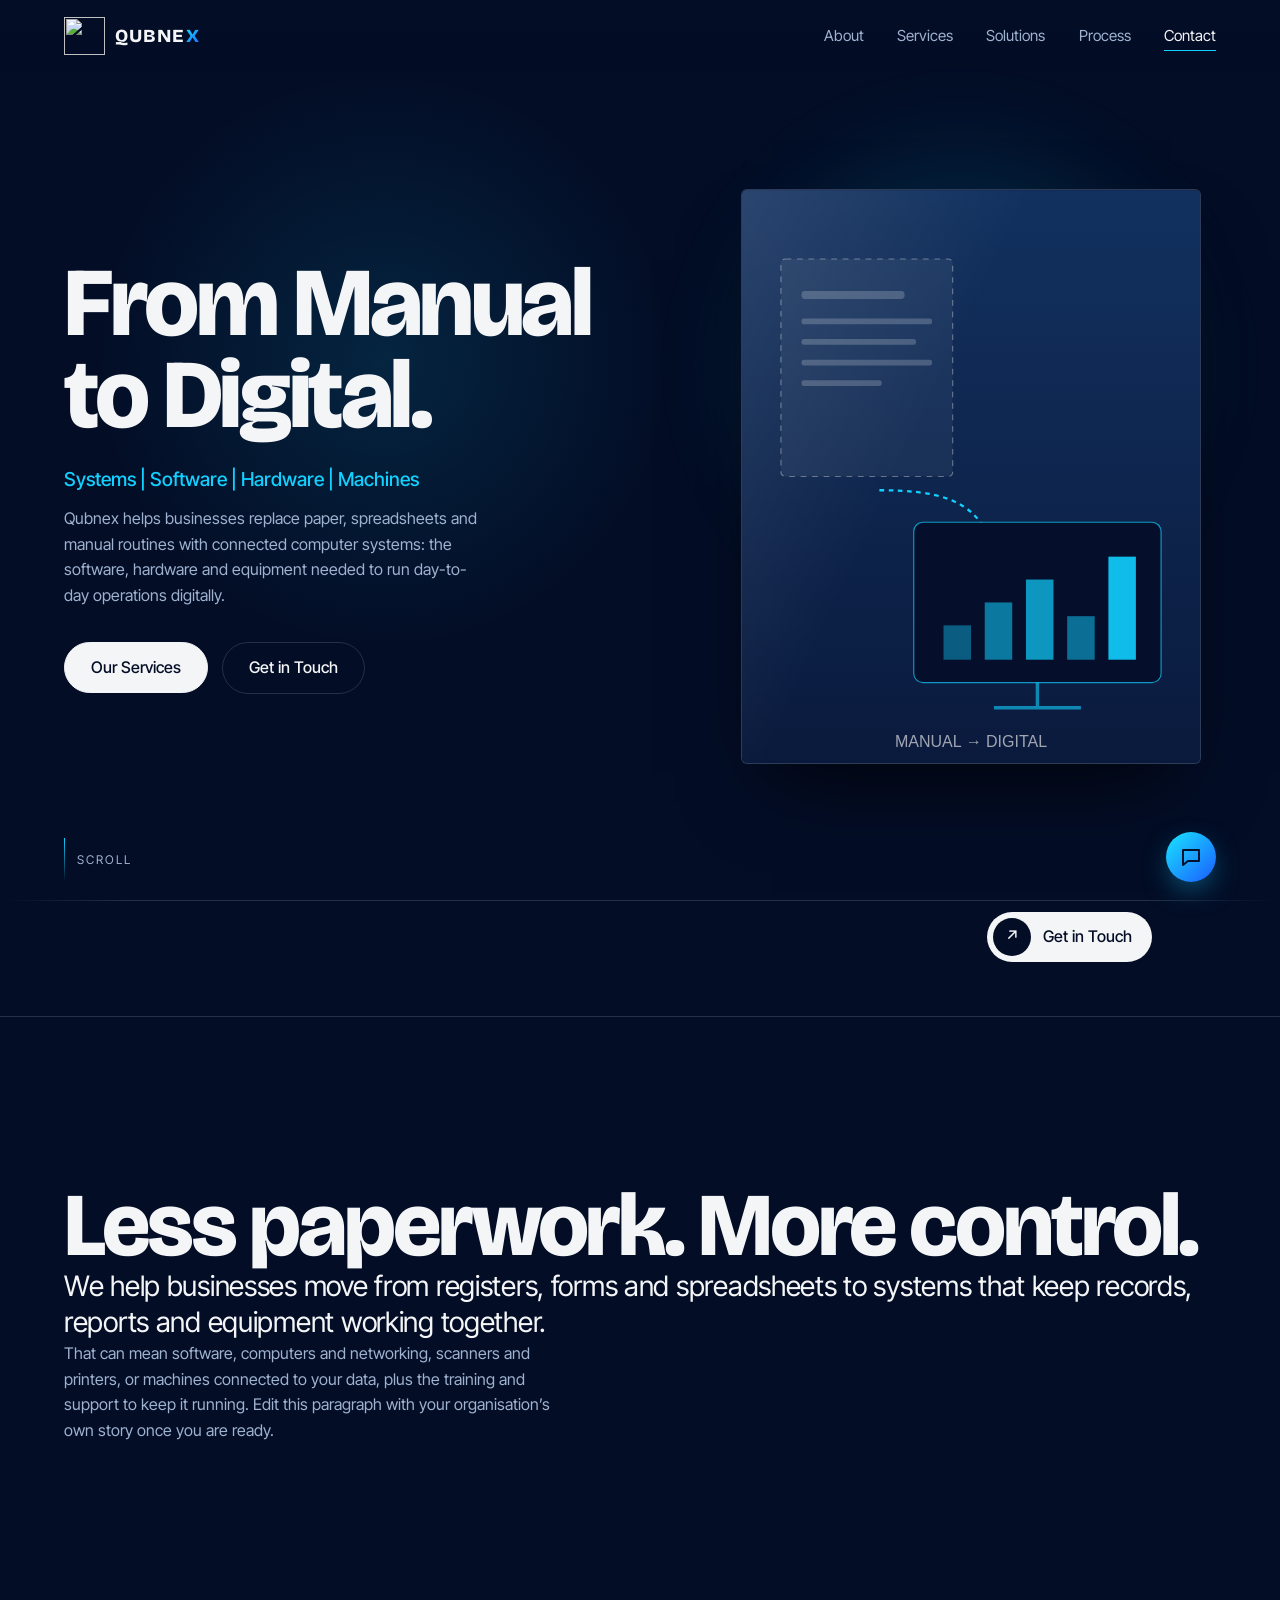
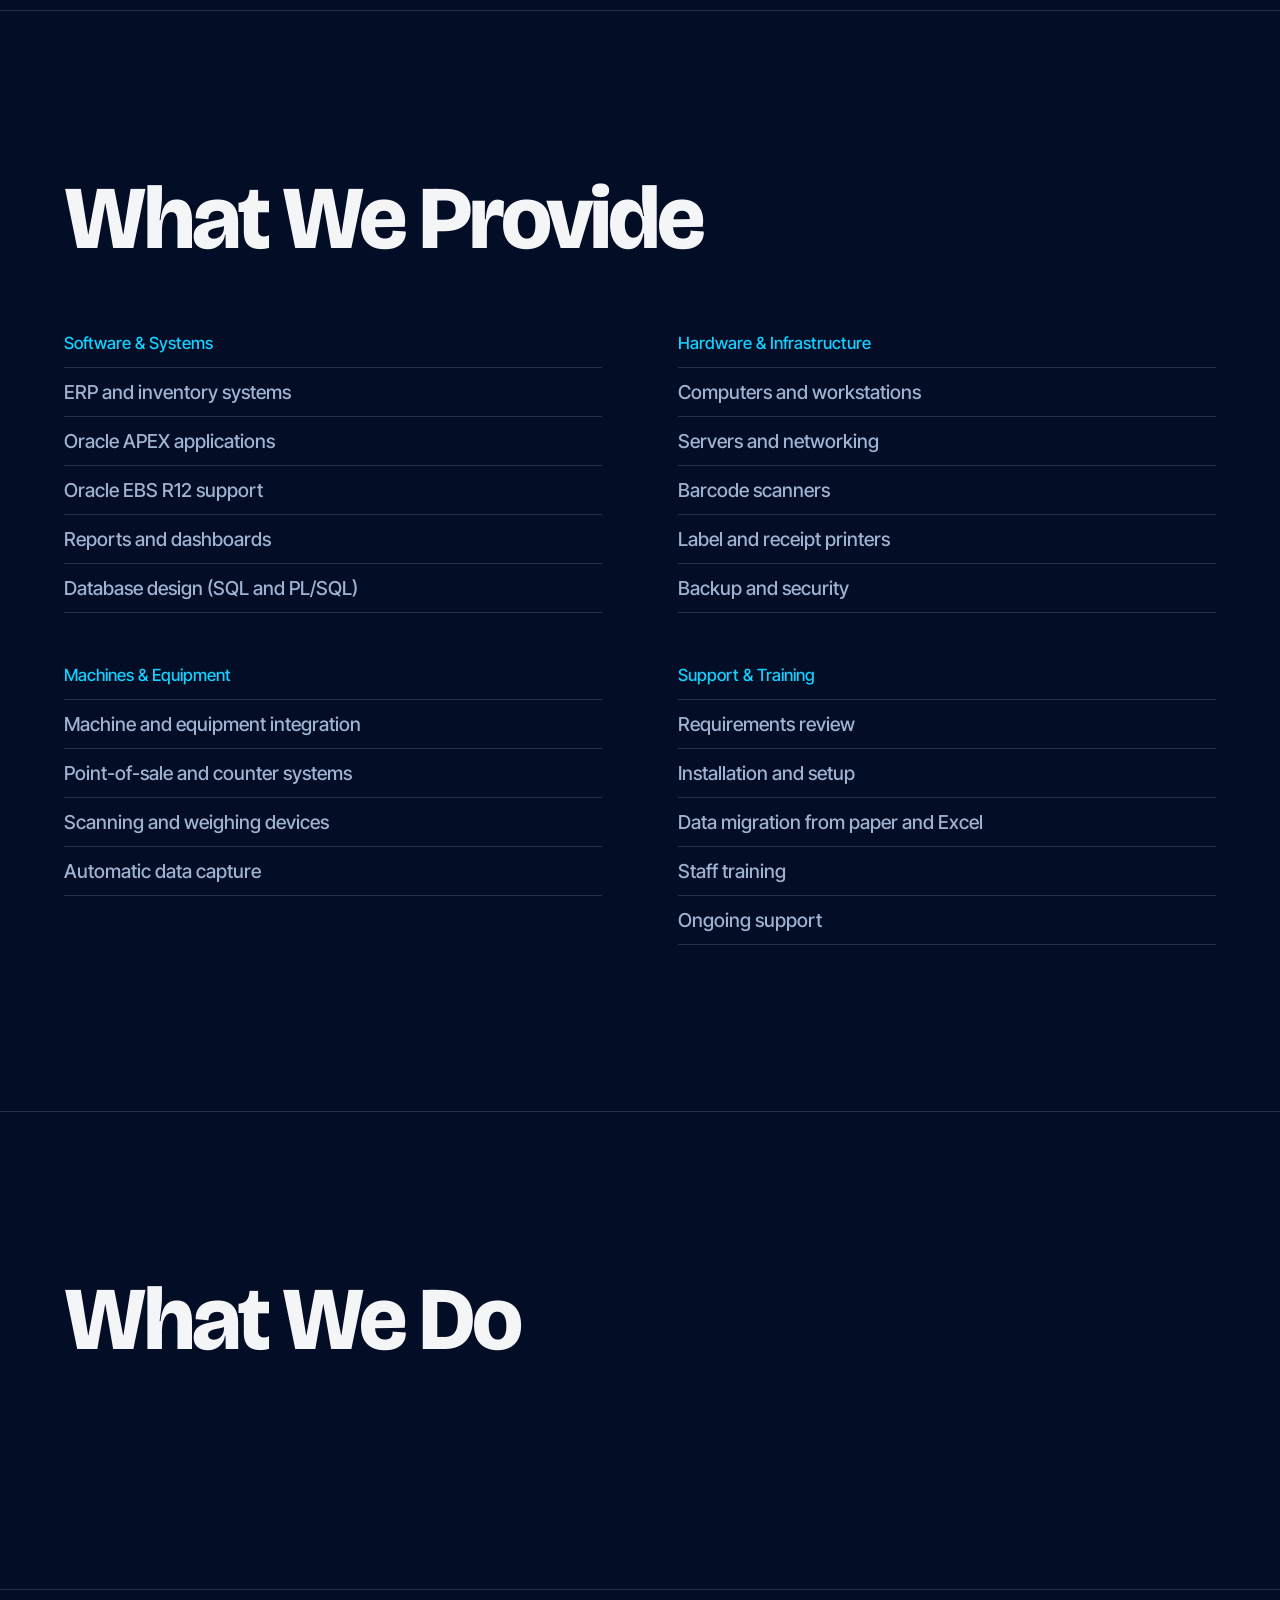
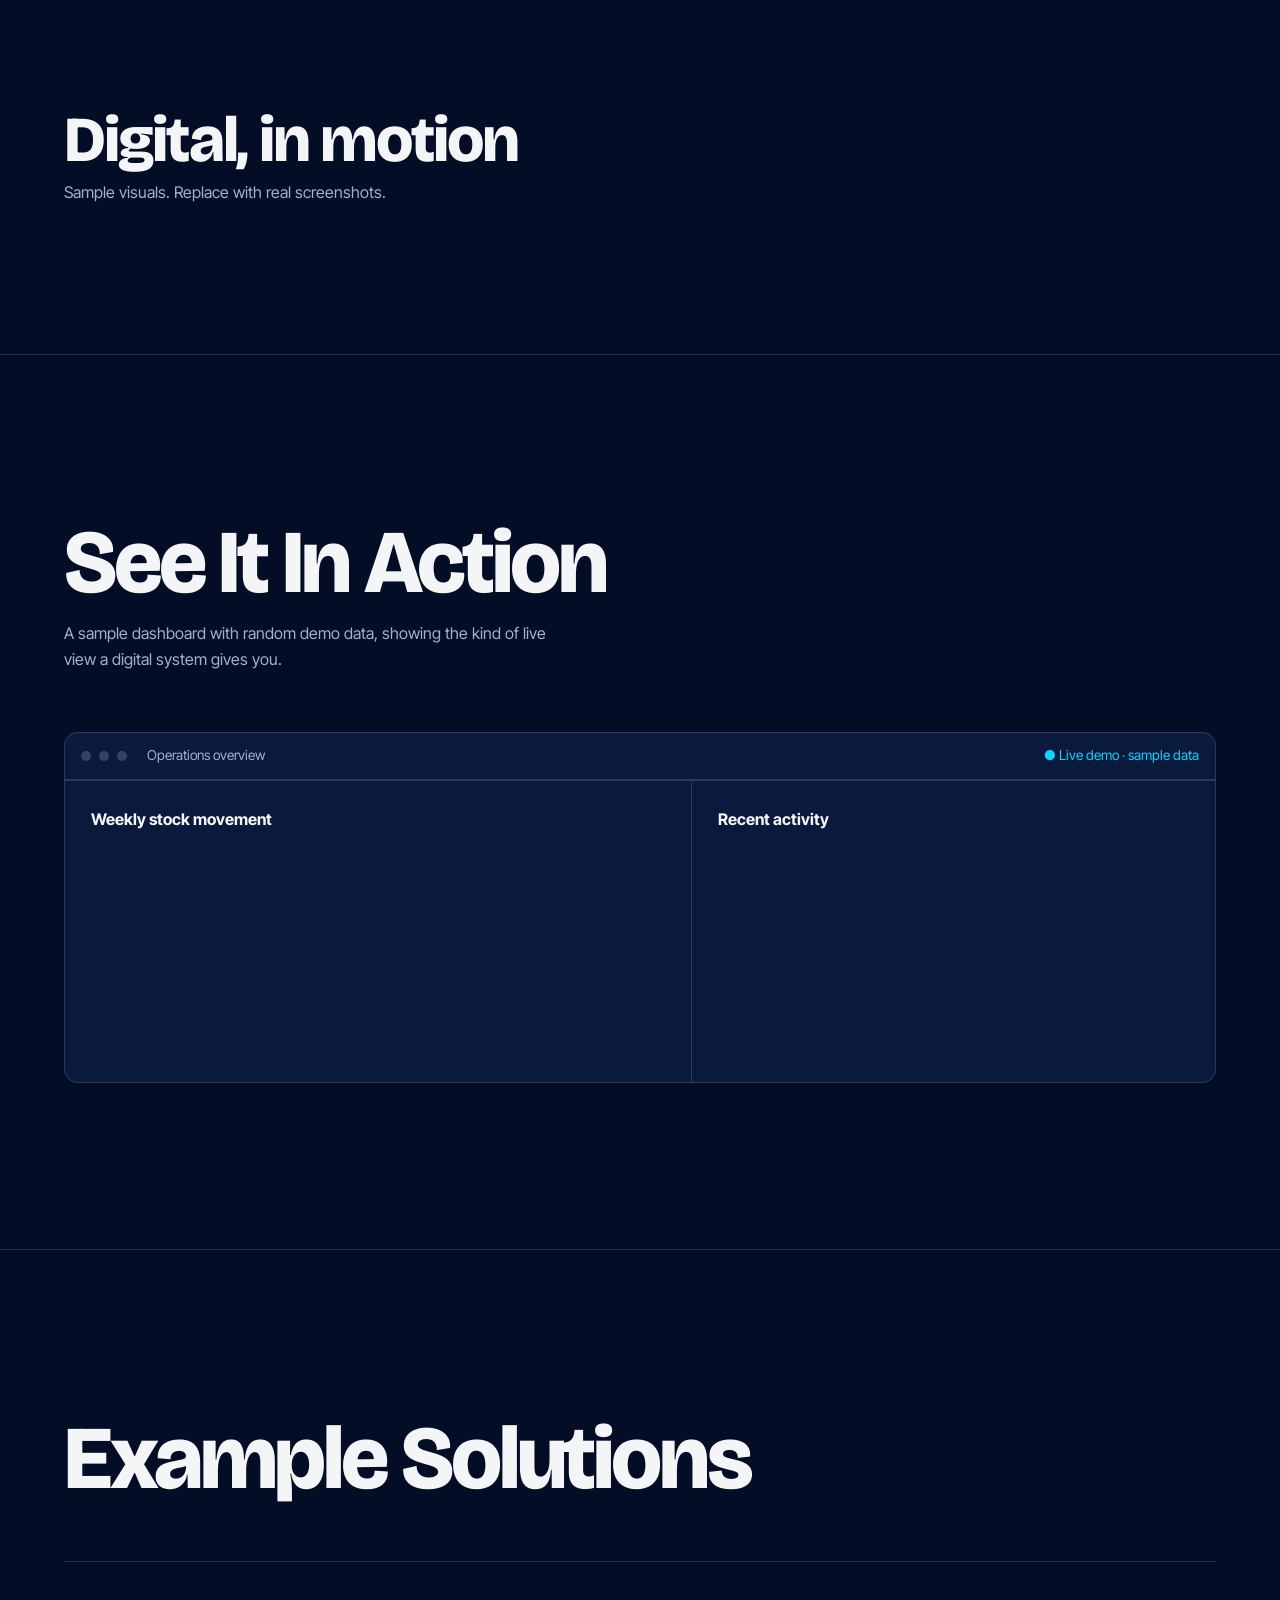
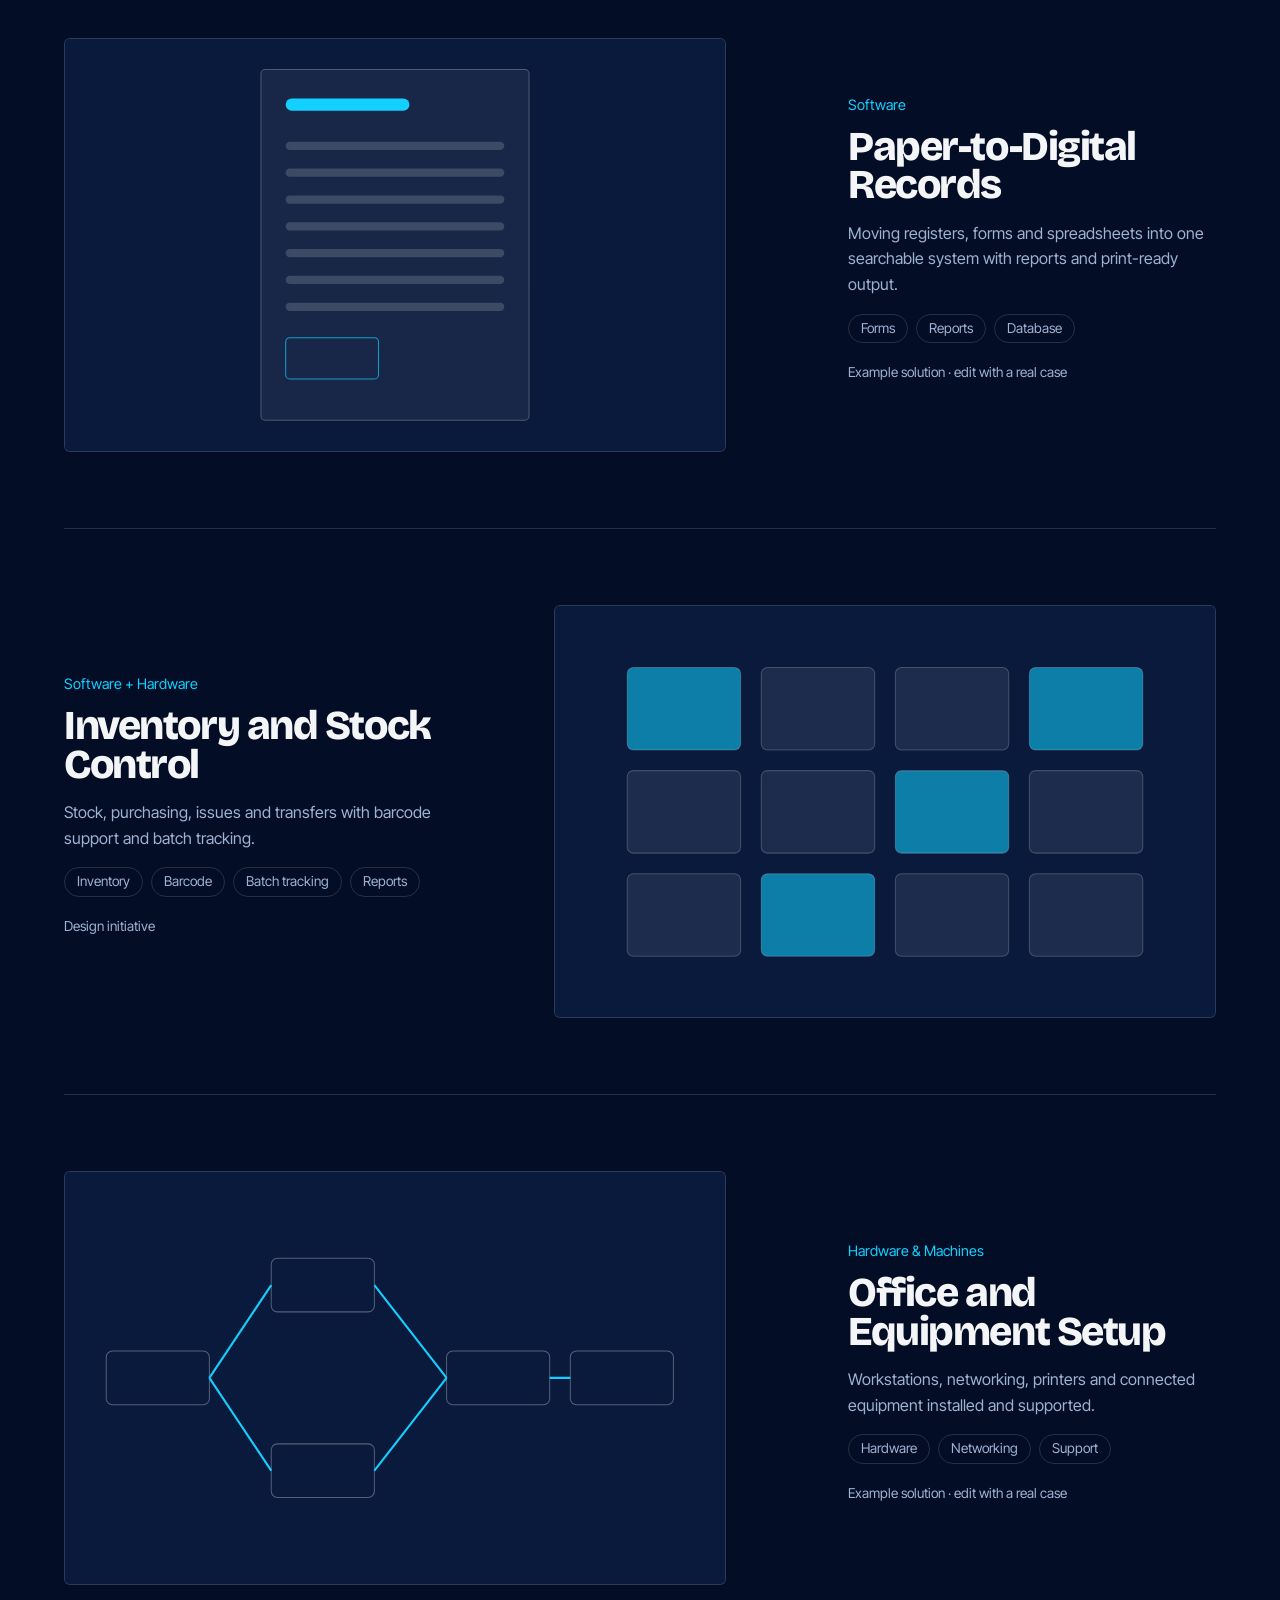
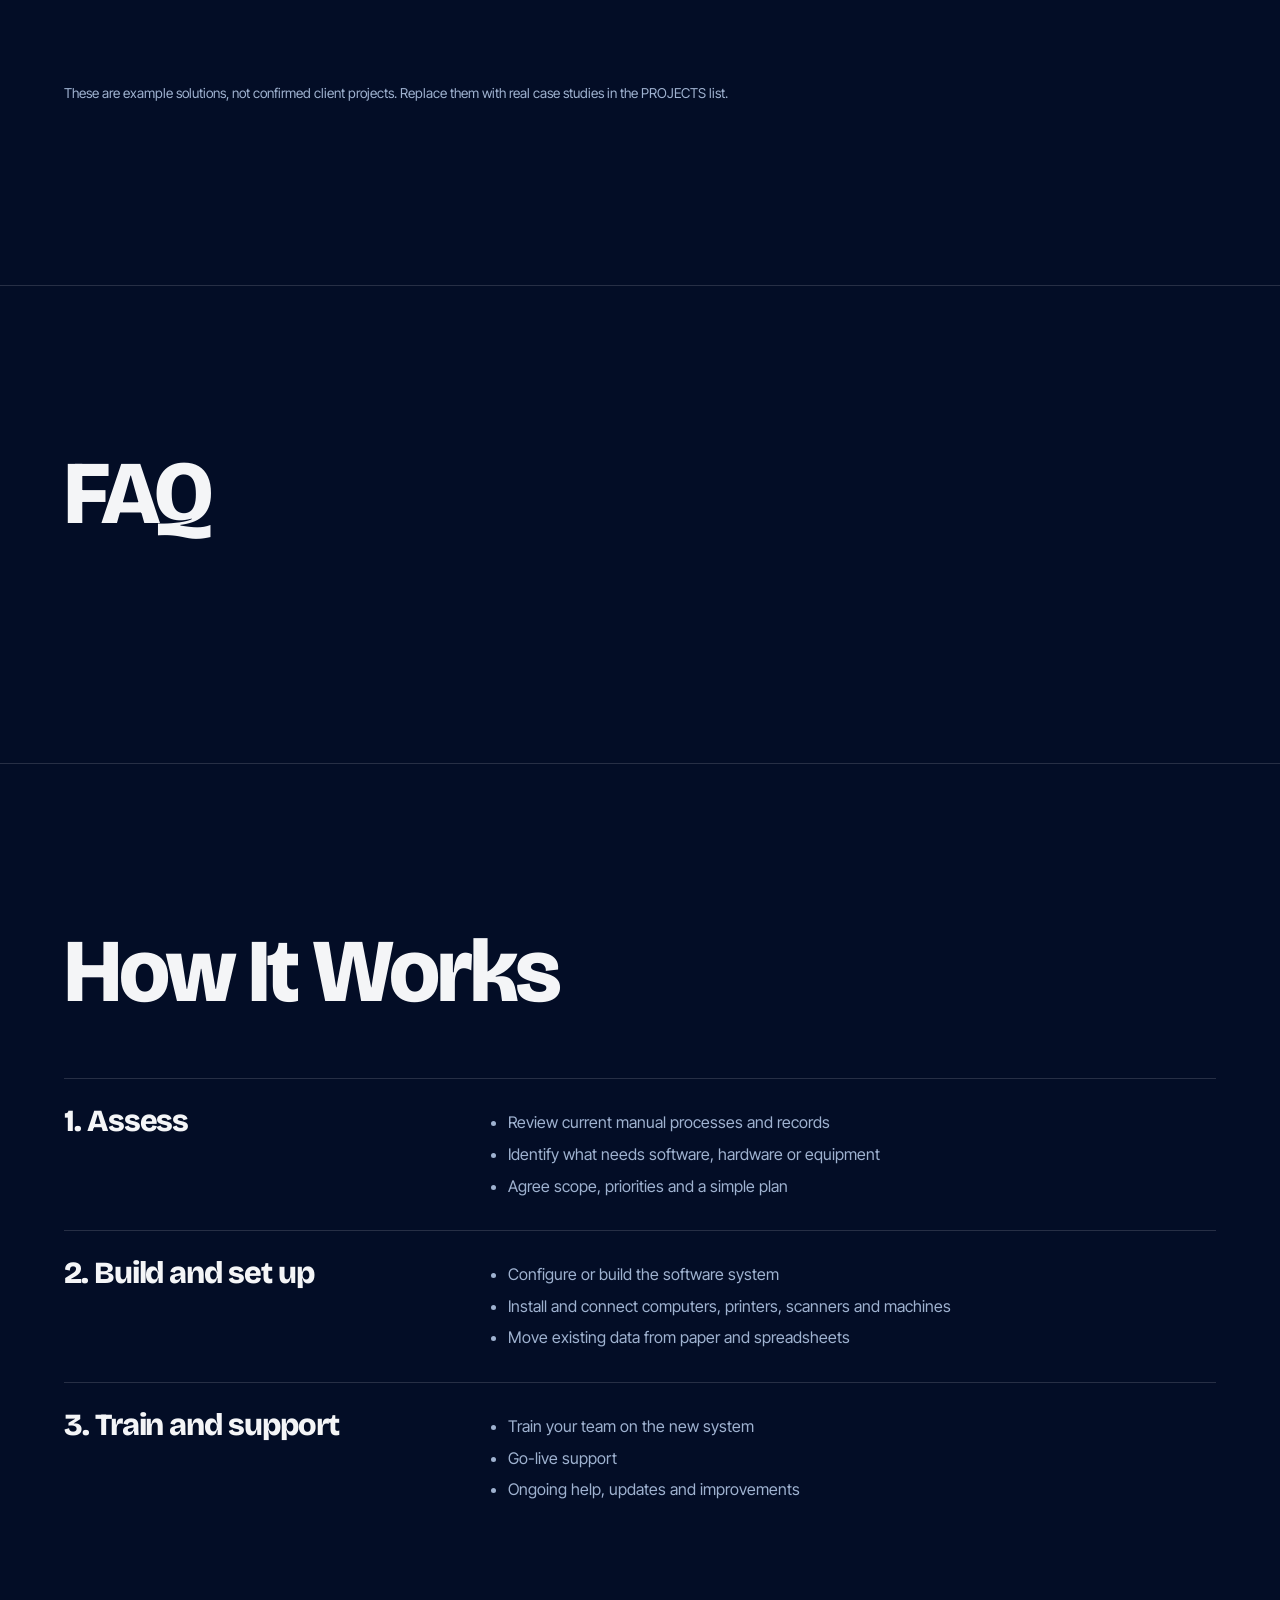
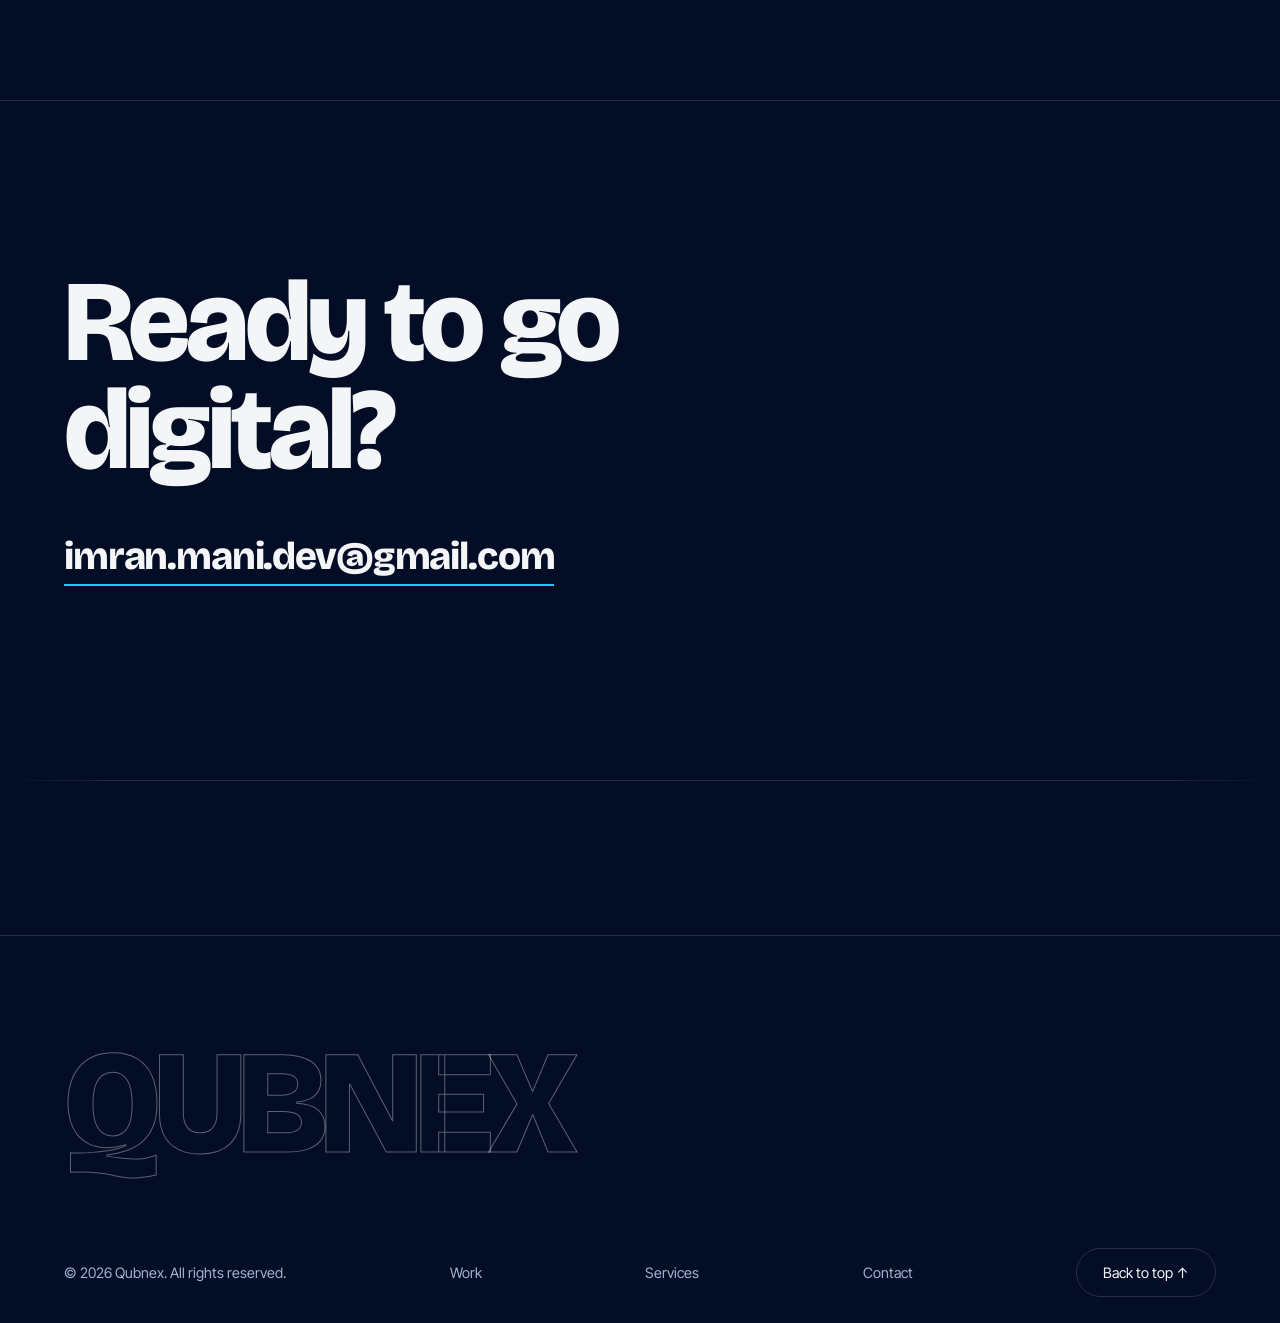
==== commit 98dbe731: "Update index.html" ====
--- a/index.html
+++ b/index.html
@@ -19,20 +19,17 @@
 <meta property="og:url" content="https://initial.imran-mani-dev.workers.dev/">
 <meta property="og:image" content="https://initial.imran-mani-dev.workers.dev/og-image.png">
 <title>Qubnex Technologies | Software, Hardware &amp; Digital Systems for Business</title>
-<!-- Favicon: save your original favicon image as favicon.png (or paste the original data: URI back here) -->
-<link rel="icon" type="image/png" href="favicon.png">
+<link rel="icon" type="image/svg+xml" href="favicon.svg">
 <link rel="preconnect" href="https://fonts.googleapis.com">
 <link rel="preconnect" href="https://fonts.gstatic.com" crossorigin>
 <link href="https://fonts.googleapis.com/css2?family=Bricolage+Grotesque:opsz,wght@12..96,500;12..96,800&family=Inter+Tight:wght@400;500&display=swap" rel="stylesheet">
 <link rel="stylesheet" href="style.css">
 </head>
-<body class="loading">
-<div class="pre" id="pre" aria-hidden="true"><small>Intelligence Beyond Limits.</small><div><span id="pct">00</span>%</div></div>
+<body>
 <div class="progress" aria-hidden="true"></div>
 <a class="skip" href="#top">Skip to content</a>
 <header><div class="wrap bar">
-  <!-- Logo: save your original logo image as logo.png (or paste the original data: URI back into src) -->
-  <a class="logo" href="#top" aria-label="Qubnex, back to top"><img src="logo.png" alt="" width="41" height="38"><span id="logo">QUBNEX</span></a>
+  <a class="logo" href="#top" aria-label="Qubnex, back to top"><img src="logo.svg" alt="" width="41" height="38"><span id="logo">QUBNEX</span></a>
   <button class="burger" aria-expanded="false" aria-controls="nav">Menu</button>
   <nav id="nav" aria-label="Main"><ul>
     <li><a href="#about">About</a></li><li><a href="#services">Services</a></li><li><a href="#work">Solutions</a></li>
--- a/style.css
+++ b/style.css
@@ -0,0 +1,251 @@
+:root{
+  /* ---- Portrait motion settings (edit freely) ---- */
+  --tilt-y:-16;        /* default rotateY, degrees */
+  --tilt-x:3;          /* default rotateX, degrees */
+  --tilt-z:2;          /* default rotateZ, degrees */
+  --hover-y:10;        /* extra rotateY range on pointer move, degrees */
+  --scroll-y:14;       /* extra rotateY across the hero while scrolling, degrees */
+  --intro-ms:1600ms;   /* entrance duration */
+  --intensity:1;       /* overall movement multiplier (reduced on mobile automatically) */
+  /* ---- Theme ---- */
+  --bg:#030d26; --bg2:#0a1a3d; --ink:#f4f5f7; --mute:#9fb2d0; --line:rgba(255,255,255,.14); --accent:#12d0ff;
+  --display:"Bricolage Grotesque","Arial Narrow",Arial,sans-serif; --body:"Inter Tight",system-ui,-apple-system,"Segoe UI",sans-serif;
+  --pad:clamp(20px,5vw,72px);
+  color-scheme:dark;box-sizing:border-box;
+  padding-top:env(safe-area-inset-top,0px);padding-bottom:env(safe-area-inset-bottom,0px);
+}
+*,*::before,*::after{box-sizing:inherit}
+html{scroll-behavior:smooth;scroll-padding-top:calc(72px + env(safe-area-inset-top,0px))}
+body{margin:0;background:var(--bg);color:var(--ink);font:400 clamp(16px,1.1vw,18px)/1.6 var(--body);overflow-x:hidden;-webkit-font-smoothing:antialiased}
+a{color:inherit;text-decoration:none}
+:focus-visible{outline:2px solid var(--accent);outline-offset:4px;border-radius:2px}
+.wrap{padding-inline:var(--pad);max-width:1600px;margin-inline:auto}
+h1,h2,h3{font-family:var(--display);margin:0;line-height:.94;letter-spacing:-.035em;font-weight:800}
+
+header{position:fixed;inset:0 0 auto 0;z-index:20;padding-top:env(safe-area-inset-top,0px);background:linear-gradient(var(--bg) 45%,transparent)}
+.bar{display:flex;align-items:center;justify-content:space-between;height:72px}
+.logo{font:800 1.2rem var(--display);letter-spacing:-.03em}
+nav ul{display:flex;gap:clamp(18px,2.6vw,40px);list-style:none;margin:0;padding:0}
+nav a{position:relative;color:var(--mute);font-size:.95rem;padding:6px 0;transition:color .25s}
+nav a::after{content:"";position:absolute;left:0;right:0;bottom:0;height:1px;background:var(--accent);transform:scaleX(0);transform-origin:left;transition:transform .35s}
+nav a:hover,nav a.on{color:var(--ink)}nav a:hover::after,nav a.on::after{transform:scaleX(1)}
+.burger{display:none;background:none;border:1px solid var(--line);color:var(--ink);border-radius:99px;padding:8px 16px;font:inherit;cursor:pointer}
+
+/* hero */
+.hero{min-height:100svh;display:grid;grid-template-columns:1.3fr 1fr;align-items:center;gap:0 2vw;padding-top:100px;padding-bottom:48px;overflow-x:clip}
+.hero .txt{position:relative;z-index:2}
+.hero h1{font-size:clamp(3rem,7.6vw,8.6rem);max-width:9.5ch}
+.hero .sub{margin:26px 0 0;font:500 clamp(1rem,1.5vw,1.3rem)/1.3 var(--body);color:var(--accent)}
+.hero .lede{max-width:46ch;color:var(--mute);margin:14px 0 0}
+.cta{display:flex;flex-wrap:wrap;gap:14px;margin-top:34px}
+.btn{display:inline-block;border:1px solid var(--line);border-radius:99px;padding:12px 26px;font-weight:500;transition:background .25s,color .25s,border-color .25s}
+.btn.pri{background:var(--ink);color:var(--bg);border-color:var(--ink)}
+.btn.pri:hover{background:var(--accent);border-color:var(--accent);color:#fff}
+.btn:not(.pri):hover{border-color:var(--ink)}
+.stage{perspective:1100px;display:flex;justify-content:center;align-items:center;min-width:0;animation:rise 1.2s .15s cubic-bezier(.2,.7,.2,1) both}
+.card{position:relative;width:min(100%,460px);aspect-ratio:4/5;border-radius:6px;overflow:hidden;background:var(--bg2);border:1px solid var(--line);
+  transform-style:preserve-3d;will-change:transform;box-shadow:0 40px 80px -30px rgba(0,0,0,.8)}
+.card img,.card svg{position:absolute;inset:0;width:100%;height:100%;object-fit:cover;object-position:center top;display:block}
+.card img[hidden]{display:none}
+.card::after{content:"";position:absolute;inset:0;background:linear-gradient(115deg,rgba(255,255,255,.1),transparent 40%);pointer-events:none}
+.pick{display:block;margin:14px auto 0;background:none;border:0;color:var(--mute);font:inherit;font-size:.85rem;text-decoration:underline;text-underline-offset:3px;cursor:pointer}
+.pick:hover{color:var(--ink)}
+.hero .txt>*{animation:rise 1s both cubic-bezier(.2,.7,.2,1)}
+.hero h1{animation-delay:.05s}.hero .sub{animation-delay:.3s}.hero .lede{animation-delay:.42s}.hero .cta{animation-delay:.55s}
+@keyframes rise{from{opacity:0;transform:translateY(36px)}to{opacity:1;transform:none}}
+
+section{padding-block:clamp(80px,13vw,180px);border-top:1px solid var(--line)}
+h2{font-size:clamp(2.4rem,7vw,7.5rem)}
+.about .cols{display:grid;grid-template-columns:1fr 1fr;gap:clamp(24px,6vw,96px);margin-top:clamp(36px,6vw,80px)}
+.big{font-size:clamp(1.3rem,2.2vw,2rem);line-height:1.3;letter-spacing:-.01em;margin:0}
+.small{color:var(--mute);margin:0;max-width:54ch}
+
+.groups{display:grid;grid-template-columns:repeat(2,1fr);gap:clamp(28px,4vw,56px) clamp(24px,6vw,96px);margin-top:clamp(36px,6vw,72px)}
+.group h3{font:500 1.05rem var(--body);letter-spacing:0;color:var(--accent);padding-bottom:14px;border-bottom:1px solid var(--line)}
+.group ul{list-style:none;margin:0;padding:0}
+.group li{padding:12px 0;border-bottom:1px solid var(--line);font:500 clamp(1.05rem,1.5vw,1.3rem) var(--body);color:var(--mute);transition:color .3s,padding-left .3s}
+.group li:hover{color:var(--ink);padding-left:12px}
+
+.work .list{margin-top:clamp(28px,5vw,60px)}
+.project{display:grid;grid-template-columns:repeat(12,1fr);gap:24px;align-items:center;padding-block:clamp(36px,6vw,76px);border-top:1px solid var(--line)}
+.project:nth-child(odd) .vis{grid-column:1/8}.project:nth-child(odd) .info{grid-column:9/13}
+.project:nth-child(even) .vis{grid-column:6/13;grid-row:1}.project:nth-child(even) .info{grid-column:1/5;grid-row:1}
+.vis{aspect-ratio:16/10;border-radius:6px;overflow:hidden;background:var(--bg2);border:1px solid var(--line)}
+.vis svg{width:100%;height:100%;display:block;transition:transform .8s cubic-bezier(.2,.7,.2,1)}
+.project:hover .vis svg{transform:scale(1.04)}
+.info .cat{color:var(--accent);font-size:.9rem;margin:0 0 12px}
+.info h3{font-size:clamp(1.7rem,3.2vw,3rem);margin-bottom:16px}
+.info p{color:var(--mute);margin:0 0 16px}
+.tags{display:flex;flex-wrap:wrap;gap:8px;list-style:none;margin:0 0 16px;padding:0}
+.tags li{border:1px solid var(--line);border-radius:99px;padding:3px 12px;font-size:.85rem;color:var(--mute)}
+.status{font-size:.85rem;color:var(--mute)}
+.links{display:flex;gap:22px;margin-top:12px}.links a{border-bottom:1px solid var(--accent);padding-bottom:2px}.links a:hover{color:var(--accent)}
+
+.focus .rows{margin-top:clamp(32px,5vw,64px)}
+.row{display:grid;grid-template-columns:1fr 2fr;gap:clamp(16px,5vw,80px);padding:28px 0;border-top:1px solid var(--line)}
+.row h3{font-size:clamp(1.4rem,2.4vw,2.2rem)}
+.row ul{margin:0;padding-left:1.1em;color:var(--mute)}.row li{padding:3px 0}
+.row .meta{color:var(--mute);margin:8px 0 0;font-size:.95rem}
+.note{color:var(--mute);font-size:.85rem;margin-top:22px}
+
+.contact h2{font-size:clamp(2.4rem,9vw,9.5rem);max-width:11ch}
+.mail{display:inline-block;margin-top:clamp(28px,4vw,52px);font:800 clamp(1.2rem,3vw,2.6rem)/1.1 var(--display);letter-spacing:-.03em;border-bottom:2px solid var(--accent);padding-bottom:6px;overflow-wrap:anywhere;transition:color .25s}
+.mail:hover{color:var(--accent)}
+.social{display:flex;gap:24px;margin-top:28px;color:var(--mute)}.social a:hover{color:var(--ink)}
+footer{border-top:1px solid var(--line);padding-block:26px;color:var(--mute);font-size:.9rem}
+
+.rv{opacity:0;transform:translateY(26px);transition:opacity .9s,transform .9s cubic-bezier(.2,.7,.2,1)}.rv.in{opacity:1;transform:none}
+
+/* ---- studio-style sections ---- */
+.pre{position:fixed;inset:0;z-index:100;background:#020a1f;display:flex;align-items:flex-end;justify-content:space-between;padding:var(--pad);font:800 clamp(4rem,18vw,16rem)/.8 var(--display);letter-spacing:-.05em;transition:transform 1s cubic-bezier(.7,0,.2,1)}
+.pre small{font:500 .85rem var(--body);letter-spacing:.14em;text-transform:uppercase;color:var(--mute);align-self:flex-start}
+.pre.done{transform:translateY(-100%)}
+body.loading{overflow:hidden}
+body.loading :is(.hero .txt>*,.stage,.w>i){animation-play-state:paused}
+.svc{list-style:none;margin:clamp(28px,5vw,60px) 0 0;padding:0}
+.svc li{display:grid;grid-template-columns:60px 1fr minmax(0,.9fr) 40px;gap:20px;align-items:center;padding:clamp(18px,2.6vw,34px) 0;border-top:1px solid var(--line);transition:padding-left .4s}
+.svc li:last-child{border-bottom:1px solid var(--line)}
+.svc .n{color:var(--accent);font-size:.9rem}
+.svc h3{font-size:clamp(1.7rem,4.6vw,4.4rem);color:var(--mute);transition:color .3s}
+.svc p{margin:0;color:var(--mute);font-size:.95rem}
+.svc .ar{color:var(--accent);font-size:1.6rem;transition:transform .4s}
+.svc li:hover{padding-left:18px}.svc li:hover h3{color:var(--ink)}.svc li:hover .ar{transform:translate(6px,-6px)}
+.peek{position:fixed;left:0;top:0;width:min(30vw,360px);z-index:15;pointer-events:none}
+.pk{aspect-ratio:16/10;border-radius:6px;overflow:hidden;border:1px solid var(--line);background:var(--bg2);opacity:0;transform:scale(.7);transition:opacity .3s,transform .4s cubic-bezier(.2,.7,.2,1)}
+.pk svg{width:100%;height:100%;display:block}.peek.on .pk{opacity:1;transform:scale(1)}
+section.gal{padding-block:0}
+.gal .pin{overflow-x:auto;padding-block:clamp(60px,12vw,120px)}
+.ghead{margin-bottom:28px}.ghead h2{font-size:clamp(2.2rem,5vw,5rem)}.ghead .small{margin-top:10px}
+.gtrack{display:flex;gap:clamp(16px,2vw,28px);padding-inline:var(--pad);width:max-content;will-change:transform}
+.gcard{margin:0;flex:0 0 min(78vw,640px)}.gcard .vis{aspect-ratio:16/10}
+.gcard figcaption{margin-top:12px;color:var(--mute)}.gcard figcaption span{color:var(--accent);margin-right:10px}
+.gal.pinned .pin{position:sticky;top:0;height:100svh;overflow:hidden;display:flex;flex-direction:column;justify-content:center;padding-block:0}
+.faq details{border-top:1px solid var(--line);padding:22px 0}.faq details:last-child{border-bottom:1px solid var(--line)}
+.faq summary{list-style:none;cursor:pointer;display:flex;justify-content:space-between;gap:20px;font:800 clamp(1.2rem,2.4vw,2rem)/1.15 var(--display);letter-spacing:-.02em}
+.faq summary::-webkit-details-marker{display:none}
+.faq summary::after{content:"+";color:var(--accent);font-weight:500;transition:transform .35s}
+.faq details[open] summary::after{transform:rotate(45deg)}
+.faq .ans{color:var(--mute);max-width:70ch;margin:14px 0 0;animation:fadeIn .5s both}
+@keyframes fadeIn{from{opacity:0;transform:translateY(-8px)}}
+.giant{font:800 clamp(2.4rem,11.5vw,13rem)/.9 var(--display);letter-spacing:-.05em;text-transform:uppercase;color:transparent;-webkit-text-stroke:1px rgba(255,255,255,.35);padding-block:clamp(30px,6vw,80px);overflow-wrap:anywhere;transition:color .5s}
+.giant:hover{color:var(--ink)}
+.frow{display:flex;flex-wrap:wrap;gap:16px 32px;justify-content:space-between;align-items:center}
+.frow a{color:var(--mute)}.frow a:hover{color:var(--ink)}
+.up{background:none;color:var(--ink);cursor:pointer;font:inherit}
+@media (max-width:860px){.svc li{grid-template-columns:36px 1fr}.svc p{grid-column:2}.svc .ar{display:none}}
+@media (prefers-reduced-motion:reduce){.pre{display:none}}
+/* ---- extra motion ---- */
+.progress{position:fixed;top:env(safe-area-inset-top,0px);left:0;right:0;height:2px;background:var(--accent);transform:scaleX(var(--p,0));transform-origin:left;z-index:30}
+header{transition:transform .45s cubic-bezier(.2,.7,.2,1)}header.hide{transform:translateY(-100%)}
+.hero{position:relative}
+.aura{position:absolute;inset:0;z-index:0;pointer-events:none}
+.aura::before{content:"";position:absolute;width:46vw;height:46vw;max-width:640px;max-height:640px;right:2%;top:8%;border-radius:50%;background:radial-gradient(circle,rgba(18,208,255,.24),transparent 65%);filter:blur(30px);animation:drift 14s ease-in-out infinite alternate}
+.aura::after{content:"";position:absolute;inset:0;background:radial-gradient(480px circle at var(--mx,30%) var(--my,40%),rgba(18,208,255,.12),transparent 60%)}
+@keyframes drift{to{transform:translate(-6vw,8vh) scale(1.18)}}
+.hero .txt>h1{animation:none}
+.w{display:inline-block;overflow:hidden;vertical-align:top;padding-bottom:.1em;margin-bottom:-.1em}
+.w>i{display:inline-block;font-style:normal;transform:translateY(108%);animation:up 1.1s cubic-bezier(.2,.7,.2,1) forwards;animation-delay:calc(var(--i)*80ms + 120ms)}
+@keyframes up{to{transform:none}}
+.hint{position:absolute;left:var(--pad);bottom:18px;display:flex;align-items:center;gap:12px;color:var(--mute);font-size:.75rem;letter-spacing:.16em;text-transform:uppercase}
+.hint i{width:1px;height:44px;background:linear-gradient(var(--accent),transparent);transform-origin:top;animation:grow 2.2s ease-in-out infinite}
+@keyframes grow{0%{transform:scaleY(0)}55%{transform:scaleY(1);opacity:1}100%{transform:scaleY(1);opacity:0}}
+.marquee{border-top:1px solid var(--line);padding-block:clamp(22px,3vw,40px);overflow:hidden;-webkit-mask-image:linear-gradient(90deg,transparent,#000 10%,#000 90%,transparent);mask-image:linear-gradient(90deg,transparent,#000 10%,#000 90%,transparent)}
+.track{display:flex;width:max-content;animation:marq 42s linear infinite}
+.track{animation:none;will-change:transform}
+.marquee+.marquee{border-top:0;padding-top:0}
+.track.fill span{color:var(--ink);-webkit-text-stroke:0}.track.fill span:hover{color:var(--accent)}
+.marquee.big{padding-block:clamp(40px,6vw,90px)}.marquee.big .track span{font-size:clamp(3rem,10vw,9rem)}
+.cur{position:fixed;left:0;top:0;width:14px;height:14px;border:1px solid var(--accent);border-radius:50%;pointer-events:none;z-index:50;opacity:0;transition:width .25s,height .25s,background .25s,opacity .3s}
+.cur.big{width:60px;height:60px;background:rgba(18,208,255,.16)}
+@media (hover:none){.cur{display:none}}
+.track span{font:800 clamp(1.6rem,4.2vw,3.6rem)/1 var(--display);letter-spacing:-.03em;color:transparent;-webkit-text-stroke:1px rgba(255,255,255,.4);white-space:nowrap;transition:color .3s}
+.track span:hover{color:var(--ink)}
+.track span::after{content:"✦";color:var(--accent);-webkit-text-stroke:0;margin:0 .6em;font-size:.55em;vertical-align:middle}
+@keyframes marq{to{transform:translateX(-50%)}}
+.group.in li{animation:liin .7s cubic-bezier(.2,.7,.2,1) both;animation-delay:calc(var(--i)*70ms + 150ms)}
+@keyframes liin{from{opacity:0;transform:translateX(-16px)}to{opacity:1;transform:none}}
+.project .vis{clip-path:inset(0 0 100% 0);transition:clip-path 1.3s cubic-bezier(.7,0,.2,1) .15s}
+.project.in .vis{clip-path:inset(0)}
+.btn{transition:background .25s,color .25s,border-color .25s,transform .25s}
+@media (max-width:860px){.hint{display:none}}
+@media (prefers-reduced-motion:reduce){.w>i{transform:none}.project .vis{clip-path:none}.group li{opacity:1}}
+
+@media (max-width:860px){
+  :root{--intensity:.45}
+  .burger{display:block}
+  nav{position:fixed;inset:calc(72px + env(safe-area-inset-top,0px)) 0 auto 0;background:var(--bg);border-bottom:1px solid var(--line);padding:12px var(--pad) 24px;display:none}
+  nav.open{display:block}nav ul{flex-direction:column;gap:6px}nav a{display:block;font-size:1.4rem;padding:10px 0;color:var(--ink)}
+  .hero{grid-template-columns:1fr;gap:36px;padding-top:92px}
+  .stage{order:-1}.card{width:min(72%,340px)}
+  .hero h1{max-width:none;font-size:clamp(2.8rem,13vw,5rem)}
+  .about .cols,.groups,.row{grid-template-columns:1fr}
+  .project .vis,.project .info{grid-column:1/-1!important;grid-row:auto!important}
+}
+*{scrollbar-width:none;-ms-overflow-style:none}*::-webkit-scrollbar{display:none}
+.logo{display:flex;align-items:center;gap:10px}
+#logo{text-transform:uppercase;letter-spacing:.06em;font-size:1.15rem}
+#logo b{font-weight:800;background:linear-gradient(135deg,#19e6ff,#1a5cff);-webkit-background-clip:text;background-clip:text;color:transparent}
+/* ---- demo dashboard + chat ---- */
+.dash .frame{margin-top:clamp(28px,5vw,60px);border:1px solid var(--line);border-radius:14px;background:var(--bg2);overflow:hidden}
+.dtop{display:flex;align-items:center;gap:8px;padding:12px 16px;border-bottom:1px solid var(--line);color:var(--mute);font-size:.85rem}
+.dtop i{width:10px;height:10px;border-radius:50%;background:rgba(255,255,255,.18)}.dtop span{margin-left:12px}.dtop em{margin-left:auto;font-style:normal;color:var(--accent)}
+.kpis{display:grid;grid-template-columns:repeat(4,1fr);border-bottom:1px solid var(--line)}
+.kpi{padding:clamp(16px,2vw,28px);border-right:1px solid var(--line)}.kpi:last-child{border-right:0}
+.kpi small{color:var(--mute)}.kpi b{display:block;font:800 clamp(1.6rem,3.4vw,3rem)/1.1 var(--display);letter-spacing:-.03em}.kpi span{font-size:.8rem;color:#35e08a}
+.dgrid{display:grid;grid-template-columns:1.2fr 1fr}
+.dchart{padding:clamp(16px,2vw,28px);border-right:1px solid var(--line)}
+.bars{display:flex;align-items:flex-end;gap:10px;height:200px;margin-top:16px}
+.bars div{flex:1;background:linear-gradient(var(--accent),#1a5cff);border-radius:4px 4px 0 0;height:0;transition:height 1.1s cubic-bezier(.2,.7,.2,1)}
+.days{display:flex;gap:10px;color:var(--mute);font-size:.75rem;margin-top:8px}.days span{flex:1;text-align:center}
+.dlist{padding:clamp(16px,2vw,28px)}.dlist table{width:100%;border-collapse:collapse;font-size:.88rem;margin-top:10px}
+.dlist td{padding:9px 0;border-bottom:1px solid var(--line)}.dlist td:last-child{text-align:right;color:var(--mute)}
+.tag{display:inline-block;border-radius:99px;padding:1px 10px;font-size:.75rem;border:1px solid var(--line)}
+.tag.ok{color:#35e08a;border-color:rgba(53,224,138,.4)}.tag.wait{color:#ffc857;border-color:rgba(255,200,87,.4)}.tag.act{color:var(--accent);border-color:rgba(18,208,255,.4)}
+.chatbtn{position:fixed;right:var(--pad);bottom:calc(18px + env(safe-area-inset-bottom,0px));z-index:26;width:50px;height:50px;border-radius:50%;border:0;background:linear-gradient(135deg,#19e6ff,#1a5cff);color:#02122e;cursor:pointer;display:grid;place-items:center;box-shadow:0 10px 30px -8px rgba(18,208,255,.6);transition:transform .3s}
+.chatbtn:hover{transform:scale(1.08)}body .fab{right:calc(var(--pad) + 64px)}
+.chat{position:fixed;right:var(--pad);bottom:calc(84px + env(safe-area-inset-bottom,0px));z-index:27;width:min(360px,calc(100vw - 2*var(--pad)));height:min(520px,calc(100svh - 150px));display:flex;flex-direction:column;background:var(--bg2);border:1px solid var(--line);border-radius:14px;overflow:hidden;box-shadow:0 30px 80px -20px rgba(0,0,0,.8);opacity:0;transform:translateY(16px) scale(.97);pointer-events:none;visibility:hidden;transition:opacity .3s,transform .3s,visibility 0s .3s}
+.chat.open{opacity:1;transform:none;pointer-events:auto;visibility:visible;transition:opacity .3s,transform .3s}
+.chhead{display:flex;align-items:center;gap:12px;padding:14px 16px;border-bottom:1px solid var(--line)}.chhead img{height:30px;width:auto}
+.chhead b{display:block;font-size:.95rem}.chhead small{color:var(--mute);display:flex;align-items:center;gap:6px}.chhead small::before{content:"";width:7px;height:7px;border-radius:50%;background:#35e08a}
+.chhead button{margin-left:auto;background:none;border:0;color:var(--mute);font-size:1.5rem;line-height:1;cursor:pointer}
+.chlog{flex:1;overflow-y:auto;padding:16px;display:flex;flex-direction:column;gap:10px}
+.msg{max-width:84%;padding:10px 14px;border-radius:14px;font-size:.92rem;line-height:1.45;animation:fadeIn .35s both}
+.msg.bot{background:rgba(255,255,255,.07);border-bottom-left-radius:4px;align-self:flex-start}
+.msg.me{background:var(--accent);color:#02122e;border-bottom-right-radius:4px;align-self:flex-end}
+.msg time{display:block;font-size:.7rem;opacity:.6;margin-top:4px}
+.msg.typing{display:flex;gap:4px;padding:14px}.typing i{width:6px;height:6px;border-radius:50%;background:var(--mute);animation:blink 1s infinite}.typing i:nth-child(2){animation-delay:.15s}.typing i:nth-child(3){animation-delay:.3s}
+@keyframes blink{0%,60%,100%{opacity:.25}30%{opacity:1}}
+.chips{display:flex;flex-wrap:wrap;gap:8px;padding:0 16px 12px}
+.chips button{background:none;border:1px solid var(--line);color:var(--ink);border-radius:99px;padding:6px 12px;font:inherit;font-size:.82rem;cursor:pointer;transition:border-color .2s,color .2s}.chips button:hover{border-color:var(--accent);color:var(--accent)}
+.chform{display:flex;gap:8px;padding:12px;border-top:1px solid var(--line)}
+.chform input{flex:1;min-width:0;background:rgba(255,255,255,.06);border:1px solid var(--line);border-radius:99px;color:var(--ink);padding:10px 16px;font:inherit;font-size:.92rem}
+.chform button{border:0;border-radius:99px;background:var(--accent);color:#02122e;padding:0 18px;cursor:pointer;font:inherit;font-weight:500}
+.chnote{text-align:center;color:var(--mute);font-size:.72rem;padding:0 12px 10px}
+@media (max-width:860px){.kpis{grid-template-columns:repeat(2,1fr)}.kpi:nth-child(2){border-right:0}.kpi:nth-child(-n+2){border-bottom:1px solid var(--line)}.dgrid{grid-template-columns:1fr}.dchart{border-right:0;border-bottom:1px solid var(--line)}}
+.skip{position:absolute;left:-999px;top:0}.skip:focus{left:12px;top:12px;z-index:200;background:#fff;color:#000;padding:8px 14px;border-radius:6px}
+.gcard .draw{stroke-dasharray:1400;stroke-dashoffset:1400;transition:stroke-dashoffset 2.2s cubic-bezier(.3,.7,.2,1)}
+.gcard.go .draw{stroke-dashoffset:0}
+.gcard .gdraw{stroke-dasharray:378;stroke-dashoffset:378;transition:stroke-dashoffset 2s cubic-bezier(.3,.7,.2,1)}
+.gcard.go .gdraw{stroke-dashoffset:var(--o)}
+.gcard .gb{transform-box:fill-box;transform-origin:left center;transform:scaleX(0);transition:transform 1.3s cubic-bezier(.2,.7,.2,1)}
+.gcard.go .gb{transform:none}
+.gcard .fd{opacity:0;transition:opacity 1s .6s}.gcard.go .fd{opacity:1}
+.pick{display:none}
+.navsoc{display:none}
+.fab{position:fixed;right:var(--pad);bottom:calc(18px + env(safe-area-inset-bottom,0px));z-index:25;display:flex;align-items:center;gap:12px;padding:6px 20px 6px 6px;border-radius:99px;background:var(--ink);color:var(--bg);font-weight:500;transform:translateY(160%);transition:transform .5s cubic-bezier(.2,.7,.2,1),background .25s,color .25s}
+.fab.show{transform:none}.fab:hover{background:var(--accent);color:#fff}
+.fab .av{display:grid;place-items:center;width:38px;height:38px;border-radius:50%;background:var(--bg);color:var(--ink)}
+.project .vis svg{transition:transform .8s cubic-bezier(.2,.7,.2,1),opacity .22s}
+@media (max-width:860px){
+  nav{inset:0;padding:calc(96px + env(safe-area-inset-top,0px)) var(--pad) calc(36px + env(safe-area-inset-bottom,0px));display:flex;flex-direction:column;justify-content:space-between;background:var(--bg);border:0;z-index:-1;clip-path:inset(0 0 100% 0);visibility:hidden;transition:clip-path .7s cubic-bezier(.7,0,.2,1),visibility 0s .7s}
+  nav.open{display:flex;clip-path:inset(0);visibility:visible;transition:clip-path .7s cubic-bezier(.7,0,.2,1)}
+  nav li{overflow:hidden}
+  nav a{font:800 clamp(2.4rem,12vw,4.5rem)/1.1 var(--display);letter-spacing:-.04em;color:var(--ink);transform:translateY(110%);transition:transform .7s cubic-bezier(.2,.7,.2,1)}
+  nav.open a{transform:none;transition-delay:calc(var(--k)*70ms + 250ms)}
+  nav a::after{display:none}
+  .navsoc{display:flex;flex-wrap:wrap;gap:12px 24px;color:var(--mute)}.navsoc a{font:400 1rem var(--body);letter-spacing:0;color:var(--mute);transform:none;transition:color .2s}
+  .navsoc a:hover{color:var(--ink)}
+}
+@media (prefers-reduced-motion:reduce){
+  html{scroll-behavior:auto}*,*::before,*::after{animation:none!important;transition:none!important}.rv{opacity:1;transform:none}
+}
